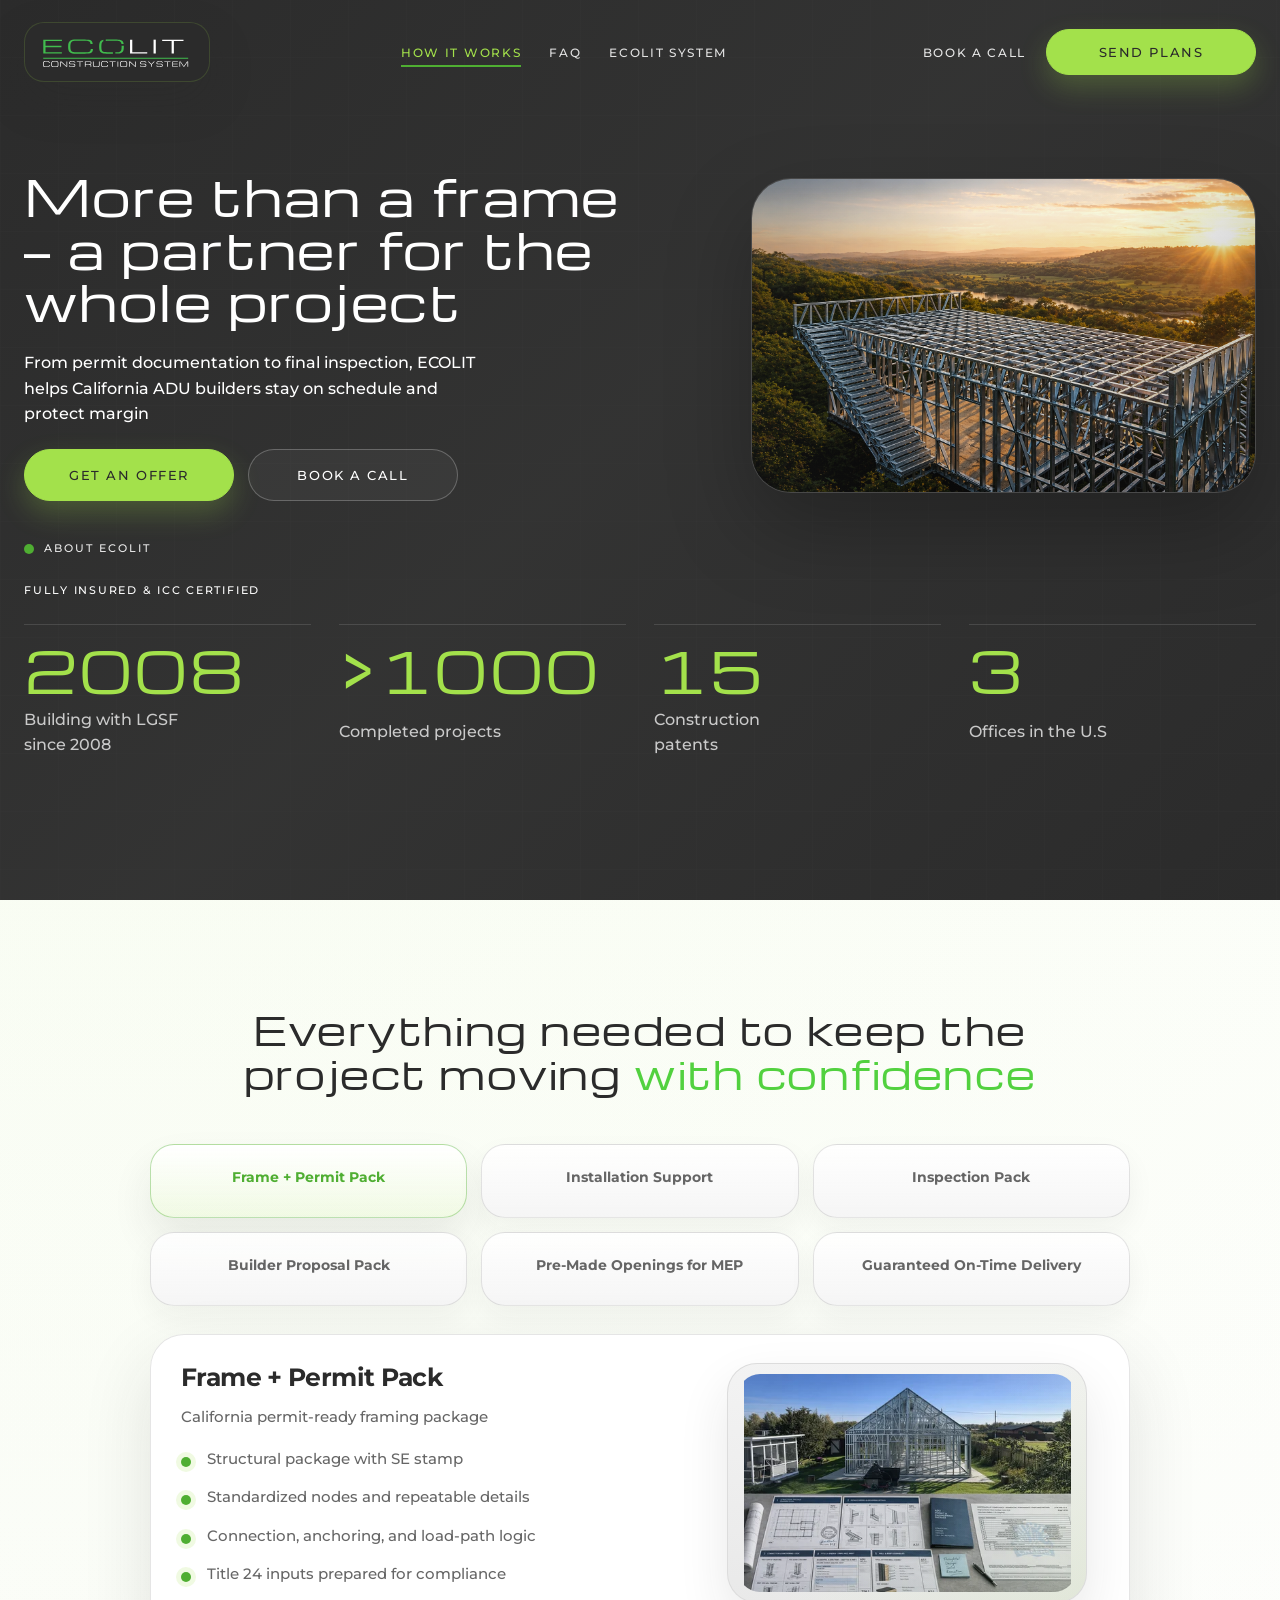
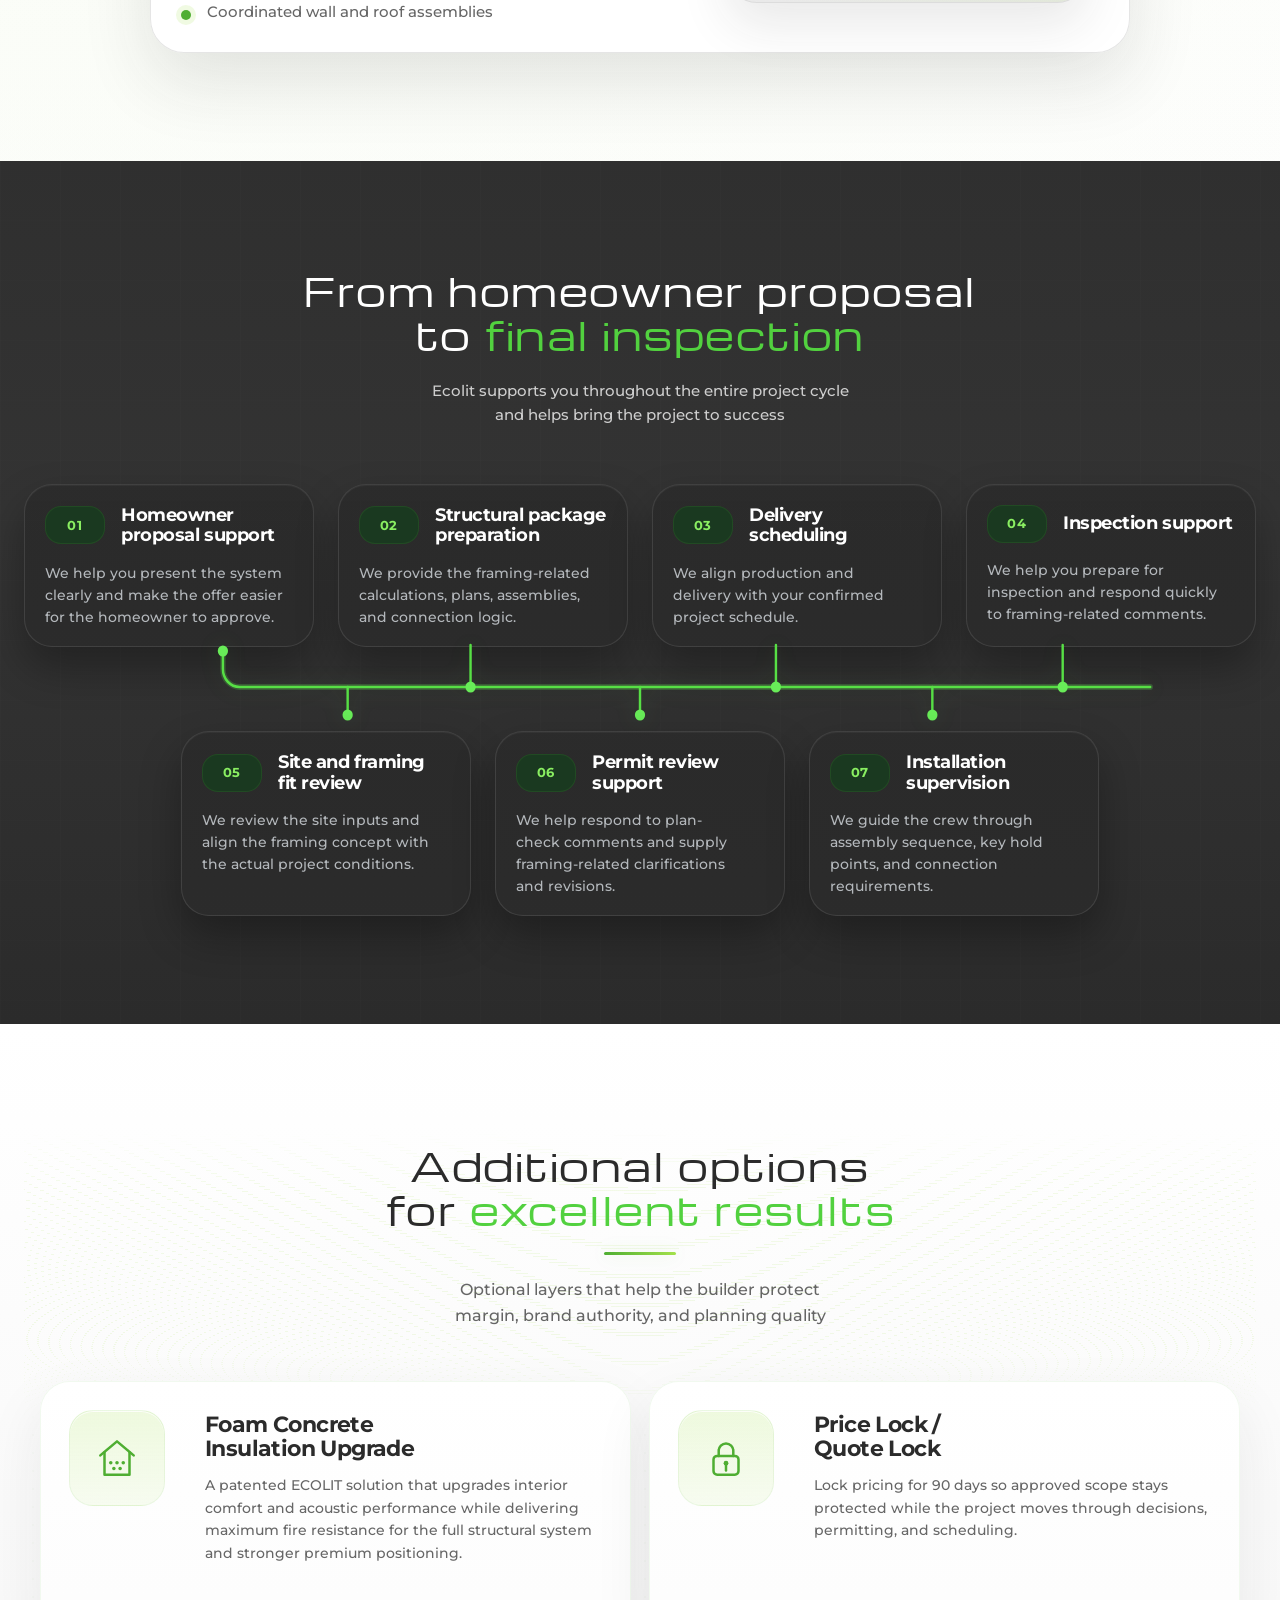
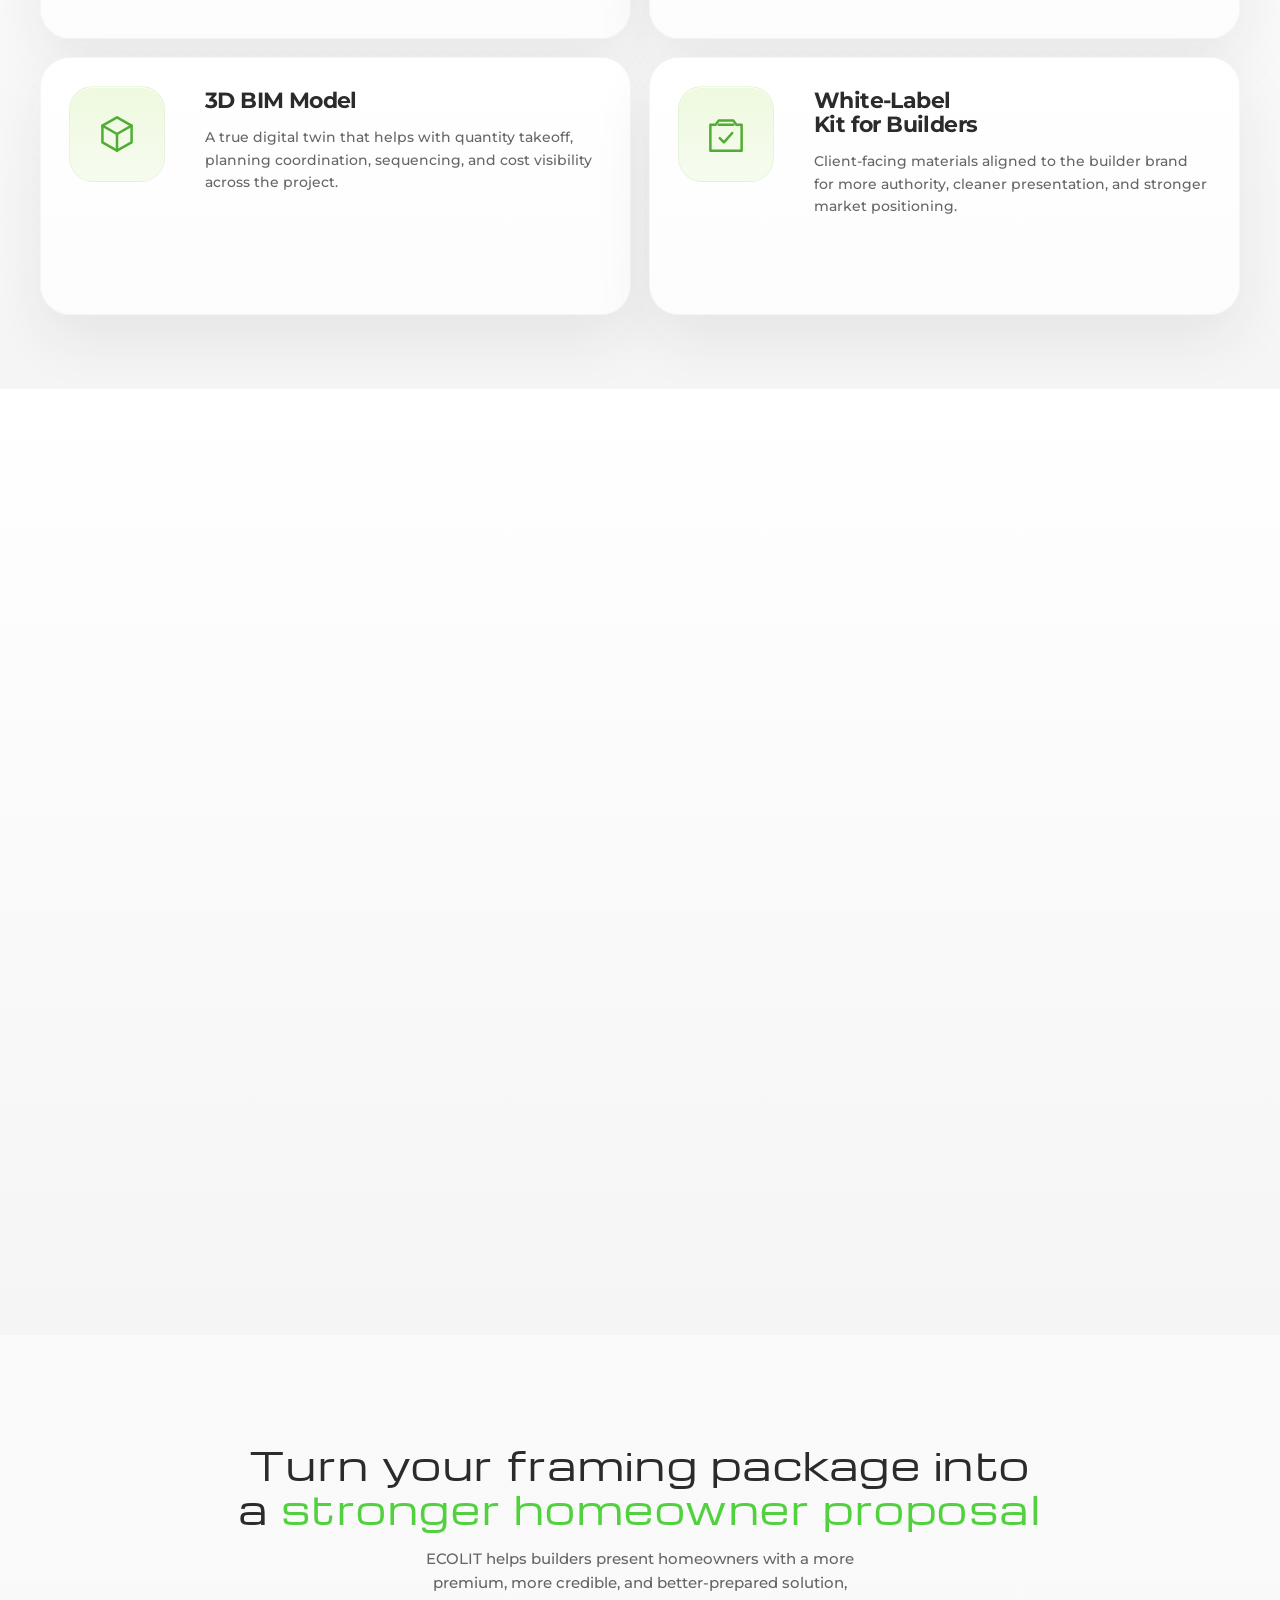
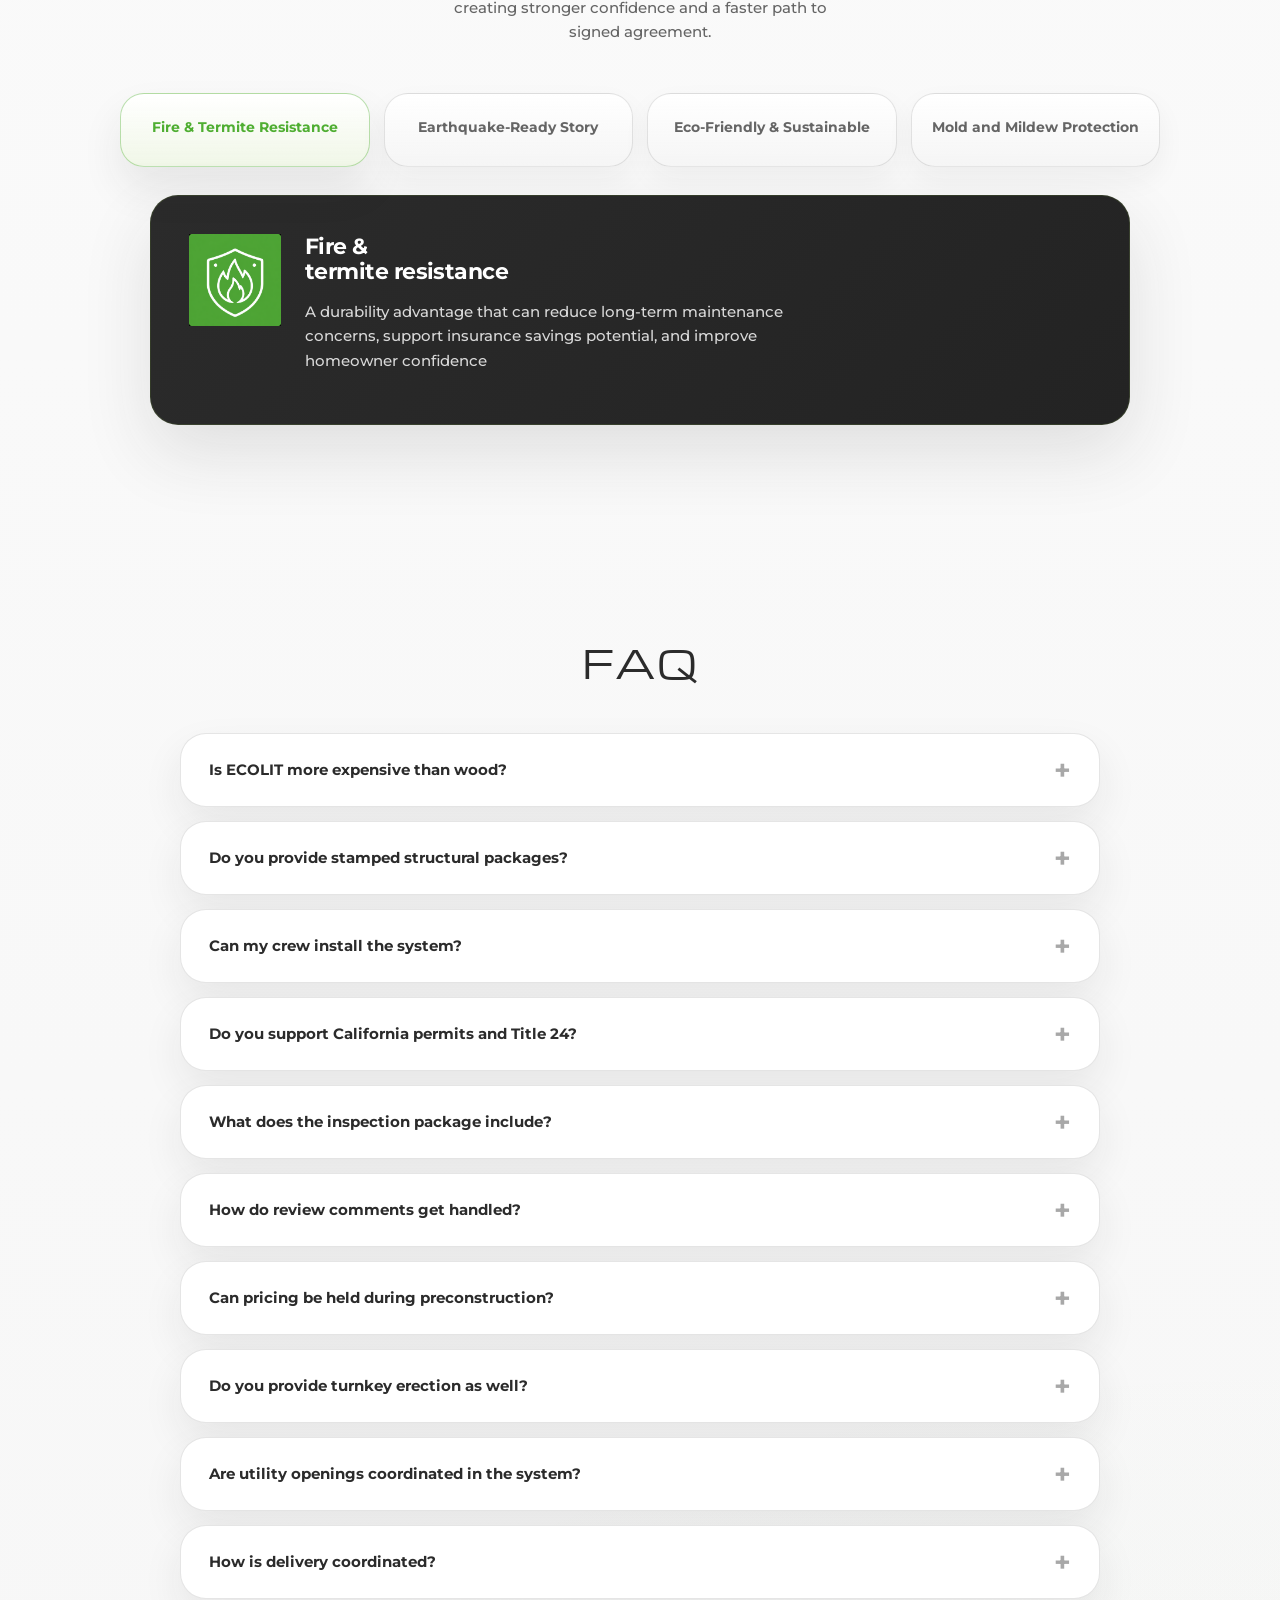
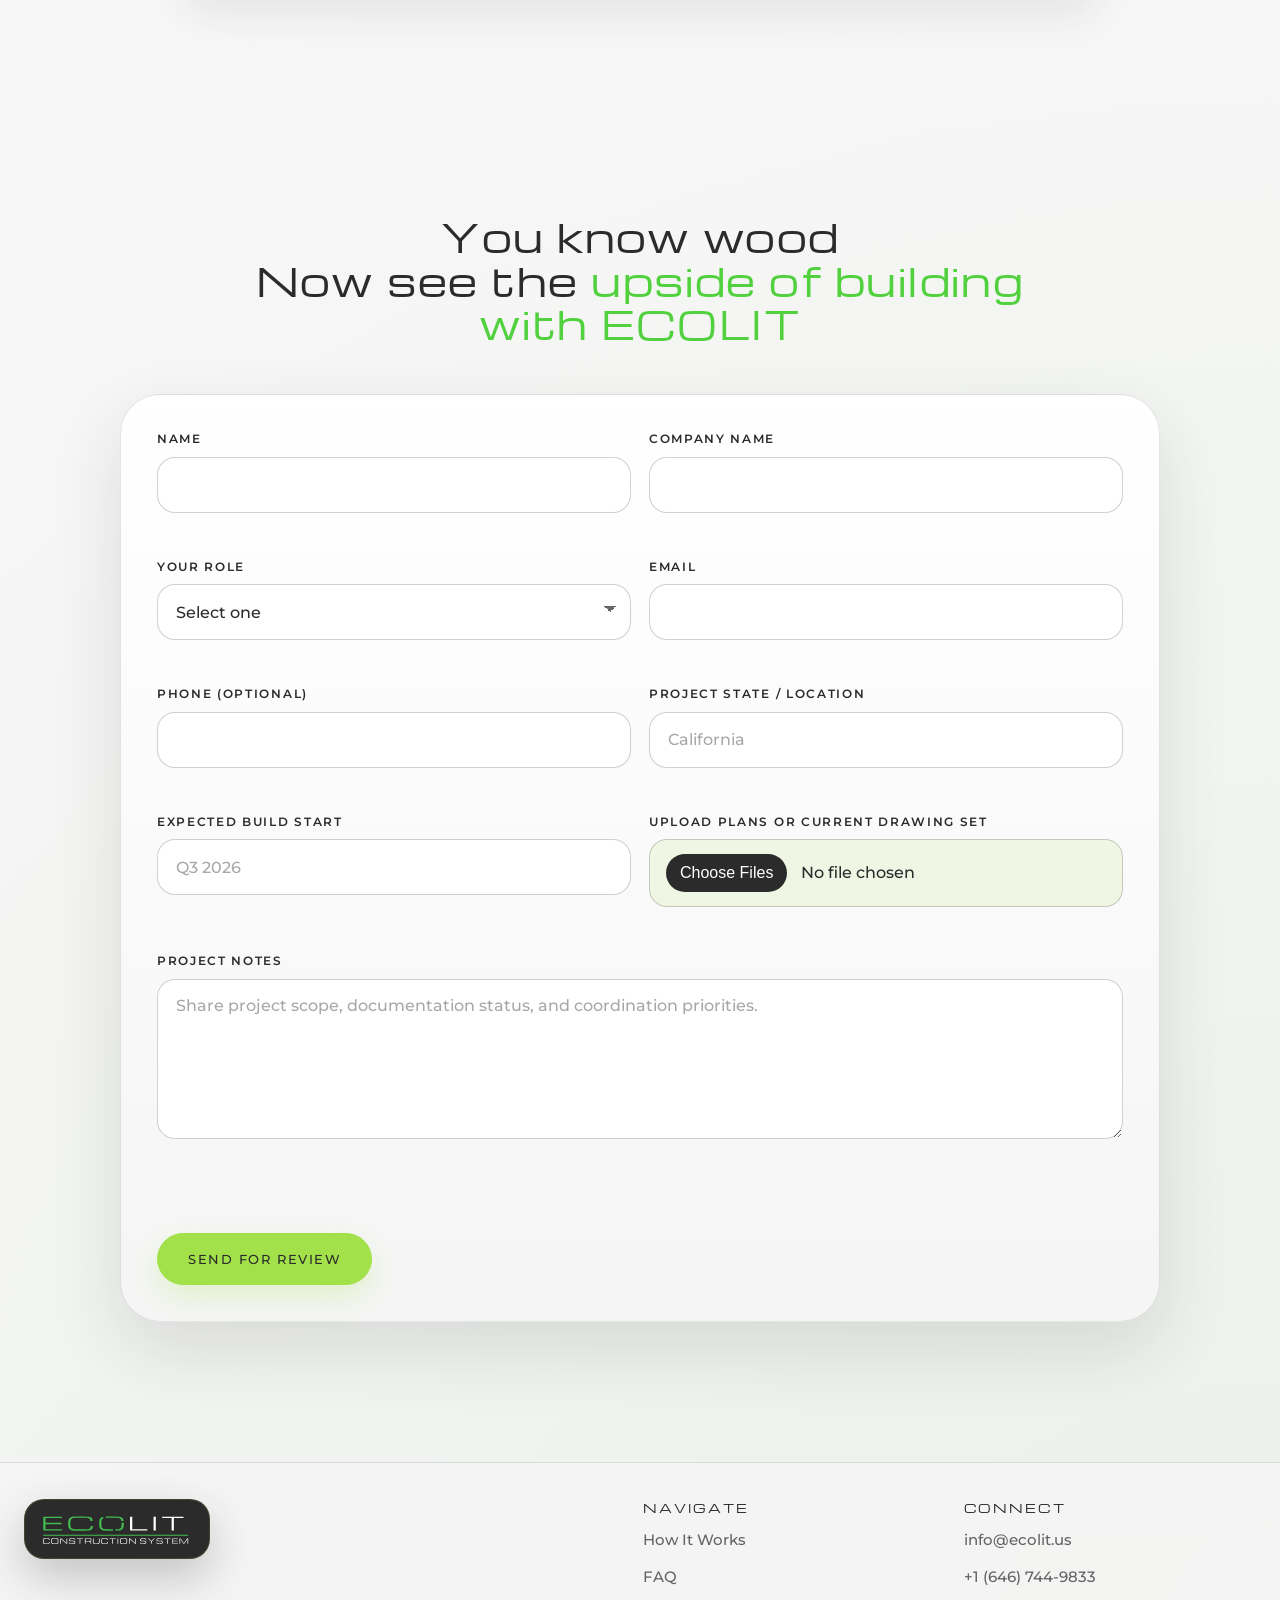
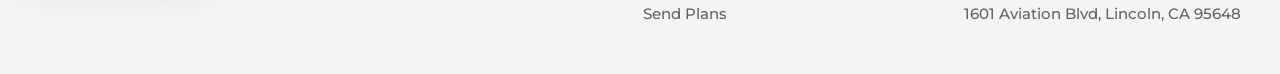
==== index.html @ 27937804 "Refresh landing page content and assets" ====
﻿<!DOCTYPE html>
<html lang="en">
<head>
  <meta charset="UTF-8">
  <meta name="viewport" content="width=device-width, initial-scale=1.0">
  <title>ECOLIT | More than a frame — a partner for the whole project</title>
  <meta name="description" content="ECOLIT supports ADU builders with permit-ready structural documentation, Title 24 inputs, installation support, inspection guidance, and coordinated framing packages.">
  <meta name="theme-color" content="#f5f5f5">
  <meta property="og:type" content="website">
  <meta property="og:title" content="ECOLIT | More than a frame — a partner for the whole project">
  <meta property="og:description" content="Permit-ready structural documentation, Title 24 inputs, installation support, and inspection guidance organized around one framing system.">
  <meta property="og:url" content="https://builder.ecolit.us/">
  <meta property="og:image" content="assets/img/Каркас2.png">
  <meta property="og:image:alt" content="ECOLIT light-gauge steel framing prepared for a small-home project">
  <meta name="twitter:card" content="summary_large_image">
  <meta name="twitter:title" content="ECOLIT | More than a frame — a partner for the whole project">
  <meta name="twitter:description" content="Permit-ready structural documentation, Title 24 inputs, installation support, and inspection guidance organized around one framing system.">
  <meta name="twitter:image" content="assets/img/Каркас2.png">
  <link rel="icon" type="image/svg+xml" href="assets/icons/favicon.svg">
  <link rel="preload" href="assets/fonts/Montserrat-500-700-latin.woff2" as="font" type="font/woff2" crossorigin>
  <link rel="preload" href="assets/fonts/Michroma-400-latin.woff2" as="font" type="font/woff2" crossorigin>
  <link
    rel="preload"
    as="image"
    href="assets/img/Frame%20hero.png">
  <script>document.documentElement.classList.add('js');</script>
  <link rel="stylesheet" href="assets/css/main.css?v=20260423-font-refresh-01">
  <script type="application/ld+json">
    {
      "@context": "https://schema.org",
      "@type": "Organization",
      "name": "ECOLIT",
      "url": "https://builder.ecolit.us/",
      "logo": "https://builder.ecolit.us/assets/icons/favicon.svg",
      "description": "More than a frame — a trusted partner for California ADU builders and permit-driven small-home teams.",
      "areaServed": [
        {
          "@type": "Country",
          "name": "United States"
        },
        {
          "@type": "State",
          "name": "California"
        }
      ],
      "contactPoint": [
        {
          "@type": "ContactPoint",
          "contactType": "customer support",
          "availableLanguage": [
            "English"
          ],
          "email": "info@ecolit.us",
          "telephone": "+16467449833"
        }
      ],
      "sameAs": [
        "https://www.linkedin.com/company/ecolit-building/",
        "https://www.youtube.com/channel/UCy4XldSrsQKZy8QlF1WZvzQ"
      ]
    }
  </script>
  <script type="application/ld+json">
    {
      "@context": "https://schema.org",
      "@type": "FAQPage",
      "mainEntity": [
        {
          "@type": "Question",
          "name": "Is ECOLIT more expensive than wood?",
          "acceptedAnswer": {
            "@type": "Answer",
            "text": "Our frame typically costs about 40% more than wood framing materials alone, but at the total project level that usually means only about 1-2% of the overall budget. For the homeowner, it's a small price to pay for higher quality and lower operating costs. For the builder, it can often be offset through lower labor, faster assembly, and less rework in finishing. Steel can also be presented simply as an alternative to wood, giving the client a clear side-by-side choice."
          }
        },
        {
          "@type": "Question",
          "name": "Do you provide stamped structural packages?",
          "acceptedAnswer": {
            "@type": "Answer",
            "text": "Yes. ECOLIT can provide a stamped structural set with calculations for the supplied system and design criteria, based on project scope and jurisdiction requirements."
          }
        },
        {
          "@type": "Question",
          "name": "Can my crew install the system?",
          "acceptedAnswer": {
            "@type": "Answer",
            "text": "Yes. Many builders use their own crews with ECOLIT guidance, onboarding, and supervisor support when the project benefits from added field coordination."
          }
        },
        {
          "@type": "Question",
          "name": "Do you support California permits and Title 24?",
          "acceptedAnswer": {
            "@type": "Answer",
            "text": "Yes. California projects can be supported with structural coordination, Title 24 inputs, and documentation that keeps the permit path organized."
          }
        },
        {
          "@type": "Question",
          "name": "What does the inspection package include?",
          "acceptedAnswer": {
            "@type": "Answer",
            "text": "The package can include field checklists, hold points, visibility requirements, and concise reference materials for inspectors and site teams."
          }
        },
        {
          "@type": "Question",
          "name": "How do review comments get handled?",
          "acceptedAnswer": {
            "@type": "Answer",
            "text": "ECOLIT can respond quickly with clarifications, updated references, and comment support that helps keep the project moving."
          }
        },
        {
          "@type": "Question",
          "name": "Can pricing be held during preconstruction?",
          "acceptedAnswer": {
            "@type": "Answer",
            "text": "Approved projects can be supported with a 90-day price stability window when applicable to scope and scheduling."
          }
        },
        {
          "@type": "Question",
          "name": "Do you provide turnkey erection as well?",
          "acceptedAnswer": {
            "@type": "Answer",
            "text": "Yes. Builders can choose the support model that fits the project, including supervisor-backed installation or turnkey erection."
          }
        },
        {
          "@type": "Question",
          "name": "Are utility openings coordinated in the system?",
          "acceptedAnswer": {
            "@type": "Answer",
            "text": "Utility pathways can be planned within the framing logic so site coordination stays cleaner from design through rough-in."
          }
        },
        {
          "@type": "Question",
          "name": "How is delivery coordinated?",
          "acceptedAnswer": {
            "@type": "Answer",
            "text": "Delivery planning can be aligned with project sequencing, site access, and installation needs to support a predictable handoff."
          }
        }
      ]
    }
  </script>
</head>
<body>
  <header class="site-header" id="top">
    <div class="container">
      <div class="header-shell">
        <a class="brand" href="#top" aria-label="ECOLIT home">
          <span class="brand-logo-shell">
            <img class="brand-logo" src="assets/img/ecolit-logo.svg" alt="ECOLIT" width="197" height="40">
          </span>
        </a>

        <button class="nav-toggle" type="button" aria-expanded="false" aria-controls="site-nav">
          <span class="nav-toggle__label">Menu</span>
          <span class="nav-toggle__bars" aria-hidden="true"></span>
        </button>

        <div class="header-panel">
          <nav class="site-nav" id="site-nav" aria-label="Primary">
            <a href="#how-it-works">How It Works</a>
            <a href="#faq">FAQ</a>
            <a href="#performance">Ecolit System</a>
          </nav>

          <div class="header-actions">
            <button class="header-call-link" type="button" aria-disabled="true" data-book-call-placeholder>
              Book a Call
            </button>
            <a class="button button-primary header-cta" href="#send-plans" data-open-form data-cta-source="header_send_plans">
              Send Plans
            </a>
          </div>
        </div>
      </div>
    </div>
  </header>

  <main id="main-content">
    <section class="hero" id="hero">
      <div class="hero-backdrop" aria-hidden="true"></div>
      <div class="hero-gridline" aria-hidden="true"></div>

      <div class="container hero-shell">
        <div class="hero-copy reveal">
          <h1>More than a frame<br>— a partner for<br class="hero-break-mobile"> the whole project</h1>
          <p class="hero-subhead">
            From permit documentation to final inspection, ECOLIT helps California ADU builders stay on schedule and protect margin
          </p>

          <div class="hero-actions">
            <a class="button button-primary button-large" href="#send-plans" data-open-form data-cta-source="hero_send_plans">
              Get an Offer
            </a>
            <button class="button button-secondary button-large button-placeholder" type="button" aria-disabled="true" data-book-call-placeholder>
              Book a Call
            </button>
          </div>
        </div>

        <div class="hero-showcase reveal">
          <div class="hero-showcase__media">
            <img
              src="assets/img/Frame%20hero.png"
              alt="Steel framing structure at sunset"
              width="1672"
              height="941"
              loading="eager"
              decoding="async"
              fetchpriority="high">
            <div class="hero-showcase__overlay" aria-hidden="true"></div>
          </div>
        </div>

        <div class="hero-company reveal" aria-labelledby="hero-company-title">
          <p class="eyebrow" id="hero-company-title">About ECOLIT</p>
          <p class="hero-company__note">Fully insured &amp; ICC certified</p>
          <div class="hero-company__grid">
            <article class="hero-company__item">
              <strong>2008</strong>
              <p>Building with LGSF since 2008</p>
            </article>
            <article class="hero-company__item">
              <strong>&gt;1000</strong>
              <p>Completed projects</p>
            </article>
            <article class="hero-company__item">
              <strong>15</strong>
              <p>Construction patents</p>
            </article>
            <article class="hero-company__item">
              <strong>3</strong>
              <p>Offices in the U.S</p>
            </article>
          </div>
        </div>
      </div>
    </section>

    <section class="section showcase-section" id="how-it-works">
      <div class="container">
        <div class="section-copy center reveal">
          <h2>Everything needed to keep the project moving <span>with&nbsp;confidence</span></h2>
        </div>

        <div class="tab-group reveal" data-tab-group>
          <div class="segmented-controls segmented-controls--modules" role="tablist" aria-label="Builder support modules">
            <div class="segment-item" data-tab-slot>
              <button class="segment-button" type="button" role="tab" id="workflow-tab-permit" aria-selected="true" aria-controls="workflow-panel-permit" tabindex="0" data-tab-target="workflow-panel-permit">
                Frame + Permit Pack
              </button>
            </div>
            <div class="segment-item" data-tab-slot>
              <button class="segment-button" type="button" role="tab" id="workflow-tab-field" aria-selected="false" aria-controls="workflow-panel-field" tabindex="-1" data-tab-target="workflow-panel-field">
                Installation Support
              </button>
            </div>
            <div class="segment-item" data-tab-slot>
              <button class="segment-button" type="button" role="tab" id="workflow-tab-inspection" aria-selected="false" aria-controls="workflow-panel-inspection" tabindex="-1" data-tab-target="workflow-panel-inspection">
                Inspection Pack
              </button>
            </div>
            <div class="segment-item" data-tab-slot>
              <button class="segment-button" type="button" role="tab" id="workflow-tab-proposal" aria-selected="false" aria-controls="workflow-panel-proposal" tabindex="-1" data-tab-target="workflow-panel-proposal">
                Builder Proposal Pack
              </button>
            </div>
            <div class="segment-item" data-tab-slot>
              <button class="segment-button" type="button" role="tab" id="workflow-tab-mep" aria-selected="false" aria-controls="workflow-panel-mep" tabindex="-1" data-tab-target="workflow-panel-mep">
                Pre-Made Openings for MEP
              </button>
            </div>
            <div class="segment-item" data-tab-slot>
              <button class="segment-button" type="button" role="tab" id="workflow-tab-delivery" aria-selected="false" aria-controls="workflow-panel-delivery" tabindex="-1" data-tab-target="workflow-panel-delivery">
                Guaranteed On-Time Delivery
              </button>
            </div>
          </div>

          <div class="showcase-stage" data-tab-stage>
            <article class="showcase-panel showcase-panel--module is-active" id="workflow-panel-permit" role="tabpanel" aria-labelledby="workflow-tab-permit" data-tab-panel>
              <div class="module-card module-card--permit">
                <div class="module-card__permit-copy">
                  <div class="module-card__intro">
                    <h3>Frame + Permit Pack</h3>
                    <p>California permit-ready framing package</p>
                  </div>
                  <ul class="detail-list detail-list--module">
                    <li>Structural package with SE stamp</li>
                    <li>Standardized nodes and repeatable details</li>
                    <li>Connection, anchoring, and load-path logic</li>
                    <li>Title 24 inputs prepared for compliance</li>
                    <li>Coordinated wall and roof assemblies</li>
                  </ul>
                </div>
                <figure class="module-card__permit-media">
                  <img
                    src="assets/img/optimized/permit-pack-800.webp?v=20260415-module-photo-refresh"
                    srcset="assets/img/optimized/permit-pack-480.webp?v=20260415-module-photo-refresh 480w, assets/img/optimized/permit-pack-800.webp?v=20260415-module-photo-refresh 800w"
                    sizes="(max-width: 640px) calc(100vw - 80px), (max-width: 1080px) 420px, 360px"
                    alt="Preview of the ECOLIT frame and permit package"
                    width="1536"
                    height="1024"
                    loading="lazy"
                    decoding="async">
                </figure>
              </div>
            </article>

            <article class="showcase-panel showcase-panel--module" id="workflow-panel-field" role="tabpanel" aria-labelledby="workflow-tab-field" data-tab-panel hidden>
              <div class="module-card module-card--field">
                <div class="module-card__field-copy">
                  <div class="module-card__intro">
                    <h3>Installation Support</h3>
                    <p>Use your crew with our supervisor or hand over erection to us</p>
                  </div>
                  <ul class="detail-list detail-list--module">
                    <li>Supervisor support included by default</li>
                    <li>Turnkey erection available</li>
                    <li>Clear sequencing, fastening, and field execution logic</li>
                    <li>One accountable path for install issues</li>
                  </ul>
                </div>
                <figure class="module-card__field-media">
                  <img
                    src="assets/img/optimized/install-support-800.webp"
                    srcset="assets/img/optimized/install-support-480.webp 480w, assets/img/optimized/install-support-800.webp 800w"
                    sizes="(max-width: 640px) calc(100vw - 80px), (max-width: 1080px) 420px, 360px"
                    alt="Installation support on site for ECOLIT framing"
                    width="1536"
                    height="1024"
                    loading="lazy"
                    decoding="async">
                </figure>
              </div>
            </article>

            <article class="showcase-panel showcase-panel--module" id="workflow-panel-inspection" role="tabpanel" aria-labelledby="workflow-tab-inspection" data-tab-panel hidden>
              <div class="module-card module-card--inspection">
                <div class="module-card__inspection-copy">
                  <div class="module-card__intro">
                    <h3>Inspection Pack</h3>
                    <p>Be ready before the inspector arrives. Respond fast when comments come in</p>
                  </div>
                  <ul class="detail-list detail-list--module">
                    <li>Pre-inspection audit before the inspector arrives</li>
                    <li>Field-ready inspection checklist</li>
                    <li>Same-day response to inspector comments</li>
                    <li>Supporting documentation aligned with the approved framing package</li>
                  </ul>
                </div>
                <figure class="module-card__inspection-media">
                  <img
                    src="assets/img/optimized/inspection-pack-800.webp"
                    srcset="assets/img/optimized/inspection-pack-480.webp 480w, assets/img/optimized/inspection-pack-800.webp 800w"
                    sizes="(max-width: 640px) calc(100vw - 80px), (max-width: 1080px) 420px, 360px"
                    alt="Inspection support package preview for ECOLIT framing"
                    width="1536"
                    height="1024"
                    loading="lazy"
                    decoding="async">
                </figure>
              </div>
            </article>

            <article class="showcase-panel showcase-panel--module" id="workflow-panel-proposal" role="tabpanel" aria-labelledby="workflow-tab-proposal" data-tab-panel hidden>
              <div class="module-card module-card--proposal">
                <div class="module-card__proposal-copy">
                  <div class="module-card__intro">
                    <h3>Builder Proposal Pack for Homeowner</h3>
                    <p>Help homeowners understand the difference, trust the solution, and feel confident saying yes</p>
                  </div>
                  <ul class="detail-list detail-list--module">
                    <li>Clear wood vs. steel comparison for a reasoned decision</li>
                    <li>Homeowner-ready visuals for sales meetings</li>
                    <li>Homeowner FAQ sheet</li>
                    <li>Real LGSF samples in your office</li>
                  </ul>
                </div>
                <figure class="module-card__proposal-media">
                  <img
                    src="assets/img/optimized/builder-proposal-800.webp"
                    srcset="assets/img/optimized/builder-proposal-480.webp 480w, assets/img/optimized/builder-proposal-800.webp 800w"
                    sizes="(max-width: 640px) calc(100vw - 80px), (max-width: 1080px) 420px, 360px"
                    alt="Builder proposal materials for homeowner presentations"
                    width="1024"
                    height="1024"
                    loading="lazy"
                    decoding="async">
                </figure>
              </div>
            </article>

            <article class="showcase-panel showcase-panel--module" id="workflow-panel-mep" role="tabpanel" aria-labelledby="workflow-tab-mep" data-tab-panel hidden>
              <div class="module-card module-card--mep">
                <div class="module-card__mep-copy">
                  <div class="module-card__intro">
                    <h3>Pre-Made Openings for MEP</h3>
                    <p>MEP installation guidelines, including HVAC, ventilation, and sprinkler paths where required</p>
                  </div>
                  <ul class="detail-list detail-list--module">
                    <li>Prefabricated utility-ready openings</li>
                    <li>Routing guidance tied to the framing logic</li>
                    <li>Predictable installation with less site improvisation</li>
                    <li>Cleaner coordination between framing and MEP trades</li>
                  </ul>
                </div>
                <figure class="module-card__mep-media">
                  <img
                    src="assets/img/optimized/mep-openings-800.webp"
                    srcset="assets/img/optimized/mep-openings-480.webp 480w, assets/img/optimized/mep-openings-800.webp 800w"
                    sizes="(max-width: 640px) calc(100vw - 80px), (max-width: 1080px) 420px, 360px"
                    alt="Pre-made openings and MEP routing support for ECOLIT framing"
                    width="1536"
                    height="1024"
                    loading="lazy"
                    decoding="async">
                </figure>
              </div>
            </article>

            <article class="showcase-panel showcase-panel--module" id="workflow-panel-delivery" role="tabpanel" aria-labelledby="workflow-tab-delivery" data-tab-panel hidden>
              <div class="module-card module-card--delivery">
                <div class="module-card__delivery-copy">
                  <div class="module-card__intro">
                    <h3>Guaranteed on-time delivery</h3>
                    <p>Built around the builder’s schedule — with a clear delivery commitment you can plan the site around</p>
                  </div>
                  <ul class="detail-list detail-list--module">
                    <li>Confirmed delivery window aligned with the project schedule</li>
                    <li>Clean, predictable handoff into installation</li>
                    <li>Delivery terms adjusted to site conditions and readiness</li>
                    <li>Pre-defined penalties for late delivery</li>
                  </ul>
                </div>
                <figure class="module-card__delivery-media">
                  <img
                    src="assets/img/optimized/delivery-support-800.webp?v=20260415-module-photo-refresh"
                    srcset="assets/img/optimized/delivery-support-480.webp?v=20260415-module-photo-refresh 480w, assets/img/optimized/delivery-support-800.webp?v=20260415-module-photo-refresh 800w"
                    sizes="(max-width: 640px) calc(100vw - 80px), (max-width: 1080px) 420px, 360px"
                    alt="Delivery coordination and site scheduling support for ECOLIT framing"
                    width="2048"
                    height="1348"
                    loading="lazy"
                    decoding="async">
                </figure>
              </div>
            </article>
          </div>
        </div>
      </div>
    </section>

    <section class="section path-section" id="project-path">
      <div class="container">
        <div class="section-copy center reveal path-copy">
          <h2>From homeowner proposal<br>to <span>final inspection</span></h2>
          <p>Ecolit supports you throughout the entire project cycle and helps bring the project to success</p>
        </div>

        <div class="path-frame reveal">
          <div class="path-journey" aria-label="ECOLIT project path">
            <ol class="path-row path-row--top">
              <li class="path-card">
                <div class="path-card__meta">
                  <span class="path-card__icon" aria-hidden="true">
                    <svg viewBox="0 0 24 24">
                      <path d="M4.5 11 12 5.2 19.5 11"/>
                      <path d="M7.2 9.8v9h9.6v-9"/>
                    </svg>
                  </span>
                  <span class="path-card__num">01</span>
                </div>
                <h3>Homeowner proposal support</h3>
                <p>We help you present the system clearly and make the offer easier for the homeowner to approve.</p>
              </li>

              <li class="path-card">
                <div class="path-card__meta">
                  <span class="path-card__icon" aria-hidden="true">
                    <svg viewBox="0 0 24 24">
                      <path d="M12 4.5 19 8.2 12 12 5 8.2 12 4.5Z"/>
                      <path d="M5 8.2v7.6l7 3.7 7-3.7V8.2"/>
                      <path d="M12 12v7.5"/>
                    </svg>
                  </span>
                  <span class="path-card__num">02</span>
                </div>
                <h3>Structural package preparation</h3>
                <p>We provide the framing-related calculations, plans, assemblies, and connection logic.</p>
              </li>

              <li class="path-card">
                <div class="path-card__meta">
                  <span class="path-card__icon" aria-hidden="true">
                    <svg viewBox="0 0 24 24">
                      <path d="M7 4.5v3.2M17 4.5v3.2"/>
                      <path d="M4.8 8.5h14.4"/>
                      <rect x="4.5" y="6.5" width="15" height="13" rx="2.2"/>
                      <path d="M8.2 12h.01M12 12h.01M15.8 12h.01M8.2 15.7h.01M12 15.7h.01"/>
                    </svg>
                  </span>
                  <span class="path-card__num">03</span>
                </div>
                <h3>Delivery scheduling</h3>
                <p>We align production and delivery with your confirmed project schedule.</p>
              </li>

              <li class="path-card">
                <div class="path-card__meta">
                  <span class="path-card__icon" aria-hidden="true">
                    <svg viewBox="0 0 24 24">
                      <path d="M7 7h10a3 3 0 0 1 3 3v4a3 3 0 0 1-3 3h-5.8L7 20.2V17H7a3 3 0 0 1-3-3v-4a3 3 0 0 1 3-3Z"/>
                      <path d="M9 12h.01M12 12h.01M15 12h.01"/>
                    </svg>
                  </span>
                  <span class="path-card__num">04</span>
                </div>
                <h3>Inspection support</h3>
                <p>We help you prepare for inspection and respond quickly to framing-related comments.</p>
              </li>
            </ol>

            <div class="path-flow" aria-hidden="true">
              <svg viewBox="0 0 1160 94" preserveAspectRatio="none">
                <path d="M132 6v18c0 10 8 18 18 18h978" fill="none" stroke="rgba(18,160,58,.28)" stroke-width="6" stroke-linecap="round" stroke-linejoin="round"/>
                <path d="M132 6v18c0 10 8 18 18 18h978" fill="none" stroke="#11a33c" stroke-width="2.6" stroke-linecap="round" stroke-linejoin="round"/>
                <path d="M398 0v42M726 0v42M1034 0v42M266 42v28M580 42v28M894 42v28" fill="none" stroke="#11a33c" stroke-width="2.6" stroke-linecap="round"/>
                <circle cx="132" cy="6" r="5.5" fill="#11a33c"/>
                <circle cx="398" cy="42" r="5.5" fill="#11a33c"/>
                <circle cx="726" cy="42" r="5.5" fill="#11a33c"/>
                <circle cx="1034" cy="42" r="5.5" fill="#11a33c"/>
                <circle cx="266" cy="70" r="5.5" fill="#11a33c"/>
                <circle cx="580" cy="70" r="5.5" fill="#11a33c"/>
                <circle cx="894" cy="70" r="5.5" fill="#11a33c"/>
              </svg>
            </div>

            <ol class="path-row path-row--bottom" start="5">
              <li class="path-card">
                <div class="path-card__meta">
                  <span class="path-card__icon" aria-hidden="true">
                    <svg viewBox="0 0 24 24">
                      <rect x="4.5" y="5" width="15" height="14" rx="2.2"/>
                      <path d="M12 5v14M4.5 12h15"/>
                    </svg>
                  </span>
                  <span class="path-card__num">05</span>
                </div>
                <h3>Site and framing fit review</h3>
                <p>We review the site inputs and align the framing concept with the actual project conditions.</p>
              </li>

              <li class="path-card">
                <div class="path-card__meta">
                  <span class="path-card__icon" aria-hidden="true">
                    <svg viewBox="0 0 24 24">
                      <path d="M8 4.5h6l4 4V19a1.5 1.5 0 0 1-1.5 1.5h-8A2.5 2.5 0 0 1 6 18V6.5A2 2 0 0 1 8 4.5Z"/>
                      <path d="M14 4.8V9h4.2"/>
                      <path d="M9 12.5h6M9 16h4.5"/>
                    </svg>
                  </span>
                  <span class="path-card__num">06</span>
                </div>
                <h3>Permit review support</h3>
                <p>We help respond to plan-check comments and supply framing-related clarifications and revisions.</p>
              </li>

              <li class="path-card">
                <div class="path-card__meta">
                  <span class="path-card__icon" aria-hidden="true">
                    <svg viewBox="0 0 24 24">
                      <path d="M14.5 6.2a4.3 4.3 0 0 1 5.6 5.6l-3.2 3.2-5.6-5.6 3.2-3.2Z"/>
                      <path d="m10.4 10.4-5.9 5.9 3.2 3.2 5.9-5.9"/>
                      <path d="m5.7 17.5-1.7 2.5 2.5-1.7"/>
                    </svg>
                  </span>
                  <span class="path-card__num">07</span>
                </div>
                <h3>Installation supervision</h3>
                <p>We guide the crew through assembly sequence, key hold points, and connection requirements.</p>
              </li>
            </ol>

          </div>
        </div>
      </div>
    </section>

    <section class="section package-section" id="see-the-package">
      <div class="container">
        <div class="package-scene reveal">
          <div class="package-scene__glow" aria-hidden="true"></div>
          <div class="package-scene__waves" aria-hidden="true"></div>
          <div class="package-scene__dots" aria-hidden="true"></div>

          <div class="section-copy center package-copy">
            <h2>Additional options for <span>excellent&nbsp;results</span></h2>
            <span class="package-copy__rule" aria-hidden="true"></span>
            <p>Optional layers that help the builder protect margin, brand authority, and planning quality</p>
          </div>

          <div class="options-grid" role="list">
            <article class="option-card" role="listitem">
              <div class="option-card__icon-box" aria-hidden="true">
                <svg class="option-card__icon" viewBox="0 0 48 48">
                  <path d="M8 21.5 24 8l16 13.5"/>
                  <path d="M12 18.5V40h24V18.5"/>
                  <circle class="fill-current" cx="18" cy="28.5" r="1.7"/>
                  <circle class="fill-current" cx="24" cy="28.5" r="1.7"/>
                  <circle class="fill-current" cx="30" cy="28.5" r="1.7"/>
                  <circle class="fill-current" cx="21" cy="34" r="1.7"/>
                  <circle class="fill-current" cx="27" cy="34" r="1.7"/>
                </svg>
              </div>
              <div class="option-card__body">
                <h3 class="option-card__title--foam">Foam Concrete<br>Insulation&nbsp;Upgrade</h3>
                <p>A patented ECOLIT solution that upgrades interior comfort and acoustic performance while delivering maximum fire resistance for the full structural system and stronger premium positioning.</p>
              </div>
            </article>

            <article class="option-card" role="listitem">
              <div class="option-card__icon-box" aria-hidden="true">
                <svg class="option-card__icon" viewBox="0 0 48 48">
                  <rect x="12" y="22" width="24" height="18" rx="3.5"/>
                  <path d="M17 22v-5a7 7 0 1 1 14 0v5"/>
                  <path d="M24 29v7"/>
                  <circle class="fill-current" cx="24" cy="29" r="2.3"/>
                </svg>
              </div>
              <div class="option-card__body">
                <h3>Price Lock / Quote Lock</h3>
                <p>Lock pricing for 90 days so approved scope stays protected while the project moves through decisions, permitting, and scheduling.</p>
              </div>
            </article>

            <article class="option-card" role="listitem">
              <div class="option-card__icon-box" aria-hidden="true">
                <svg class="option-card__icon" viewBox="0 0 48 48">
                  <path d="M24 8 38 16v16L24 40 10 32V16L24 8Z"/>
                  <path d="M24 24 38 16"/>
                  <path d="M24 24 10 16"/>
                  <path d="M24 24v16"/>
                </svg>
              </div>
              <div class="option-card__body">
                <h3>3D BIM Model</h3>
                <p>A true digital twin that helps with quantity takeoff, planning coordination, sequencing, and cost visibility across the project.</p>
              </div>
            </article>

            <article class="option-card" role="listitem">
              <div class="option-card__icon-box" aria-hidden="true">
                <svg class="option-card__icon" viewBox="0 0 48 48">
                  <path d="M17 11h14l3 4h5v25H9V15h5l3-4Z"/>
                  <path d="M17 15h14"/>
                  <path d="m18 28 4 4 8-9"/>
                </svg>
              </div>
              <div class="option-card__body">
                <h3>White-Label Kit for Builders</h3>
                <p>Client-facing materials aligned to the builder brand for more authority, cleaner presentation, and stronger market positioning.</p>
              </div>
            </article>
          </div>
        </div>
      </div>
    </section>

    <section class="section performance-section" id="performance">
      <div class="container">
        <div class="section-copy center reveal">
          <h2>Why the system <span>performs on site</span></h2>
          <p>Designed to support predictable coordination from fabrication through final fastening</p>
        </div>

        <div class="performance-shell reveal">
          <div class="performance-shell__board">
            <div class="performance-layout" aria-label="ECOLIT on-site performance advantages">
              <article class="performance-panel performance-panel--wide performance-panel--steel">
                <div class="performance-panel__head">
                  <span class="performance-panel__index">01</span>
                  <span class="performance-panel__rail" aria-hidden="true"></span>
                </div>
                <div class="performance-panel__body">
                  <div class="performance-panel__icon-shell">
                    <img class="performance-panel__icon" src="site_icons_green_samplehex_svg/shield_icon.svg" alt="" width="1024" height="1024" loading="lazy" decoding="async" aria-hidden="true">
                  </div>
                  <div class="performance-panel__copy">
                    <h3>Protected steel for long-term corrosion resistance</h3>
                    <p>G90 hot-dip galvanized steel to ASTM A653/A653M by default; alternative coatings such as 55% aluminum-zinc to ASTM A792/A792M or zinc-aluminum-magnesium-coated steel available on request, subject to engineering and availability</p>
                  </div>
                </div>
              </article>

              <article class="performance-panel performance-panel--compact performance-panel--fastening">
                <div class="performance-panel__head">
                  <span class="performance-panel__index">02</span>
                  <span class="performance-panel__rail" aria-hidden="true"></span>
                </div>
                <div class="performance-panel__body">
                  <div class="performance-panel__icon-shell">
                    <img class="performance-panel__icon" src="site_icons_green_samplehex_svg/rivet_icon.svg" alt="" width="1024" height="1024" loading="lazy" decoding="async" aria-hidden="true">
                  </div>
                  <div class="performance-panel__copy">
                    <h3>Controlled fastening logic with rivets</h3>
                    <p>Rivet-based assembly reduces field fastening errors and keeps crews inside a clearer install logic</p>
                  </div>
                </div>
              </article>

              <article class="performance-panel performance-panel--wide performance-panel--geometry">
                <div class="performance-panel__head">
                  <span class="performance-panel__index">03</span>
                  <span class="performance-panel__rail" aria-hidden="true"></span>
                </div>
                <div class="performance-panel__body">
                  <div class="performance-panel__icon-shell">
                    <img class="performance-panel__icon" src="site_icons_green_samplehex_svg/sparkles_icon.svg" alt="" width="1024" height="1024" loading="lazy" decoding="async" aria-hidden="true">
                  </div>
                  <div class="performance-panel__copy">
                    <h3>Factory geometry for cleaner finishes</h3>
                    <p>More accurate alignment and a cleaner substrate for finish trades help reduce rework, save material, speed up installation, and lower downstream finishing costs by up to 20%.</p>
                  </div>
                </div>
              </article>

              <article class="performance-panel performance-panel--compact performance-panel--assembly">
                <div class="performance-panel__head">
                  <span class="performance-panel__index">04</span>
                  <span class="performance-panel__rail" aria-hidden="true"></span>
                </div>
                <div class="performance-panel__body">
                  <div class="performance-panel__icon-shell">
                    <img class="performance-panel__icon" src="site_icons_green_samplehex_svg/plan_icon.svg" alt="" width="1024" height="1024" loading="lazy" decoding="async" aria-hidden="true">
                  </div>
                  <div class="performance-panel__copy">
                    <h3>Precision prefab assembly, ready to install</h3>
                    <p>Every frame is prefabricated to exact project requirements and assembled on site like a kit. The system is designed for installation without cutting, drilling, or field-made adjustments, giving builders a faster, cleaner, and more predictable framing process.</p>
                  </div>
                </div>
              </article>

              <article class="performance-panel performance-panel--compact performance-panel--lightweight">
                <div class="performance-panel__head">
                  <span class="performance-panel__index">05</span>
                  <span class="performance-panel__rail" aria-hidden="true"></span>
                </div>
                <div class="performance-panel__body">
                  <div class="performance-panel__icon-shell">
                    <img class="performance-panel__icon" src="site_icons_green_samplehex_svg/leaf_icon.svg" alt="" width="1024" height="1024" loading="lazy" decoding="async" aria-hidden="true">
                  </div>
                  <div class="performance-panel__copy">
                    <h3>Lightweight components for easier handling</h3>
                    <p>Lightweight panels reduce handling strain and lift risk while keeping the site workflow more manageable</p>
                  </div>
                </div>
              </article>

              <article class="performance-panel performance-panel--wide performance-panel--crew">
                <div class="performance-panel__head">
                  <span class="performance-panel__index">06</span>
                  <span class="performance-panel__rail" aria-hidden="true"></span>
                </div>
                <div class="performance-panel__body">
                  <div class="performance-panel__icon-shell">
                    <img class="performance-panel__icon" src="site_icons_green_samplehex_svg/helmet_icon.svg" alt="" width="1024" height="1024" loading="lazy" decoding="async" aria-hidden="true">
                  </div>
                  <div class="performance-panel__copy">
                    <h3>No specialized framing crew required</h3>
                    <p>ECOLIT frames are designed for supervised assembly by general site labor, using a structured installation process and minimal tools beyond a rivet tool. That gives builders a more flexible labor model and the potential to reduce frame installation labor costs by up to 50%.</p>
                  </div>
                </div>
              </article>
            </div>
          </div>
        </div>
      </div>
    </section>

    <section class="section homeowner-section" id="homeowner-support">
      <div class="container">
        <div class="section-copy center reveal">
          <h2>Turn your framing package into a <span>stronger homeowner proposal</span></h2>
          <p>ECOLIT helps builders present homeowners with a more premium, more credible, and better-prepared solution, creating stronger confidence and a faster path to signed agreement.</p>
        </div>

        <div class="tab-group homeowner-tabs reveal" data-tab-group>
          <div class="segmented-controls segmented-controls--support" role="tablist" aria-label="Homeowner support materials">
            <div class="segment-item" data-tab-slot>
              <button class="segment-button" type="button" role="tab" id="support-tab-durability" aria-selected="true" aria-controls="support-panel-durability" tabindex="0" data-tab-target="support-panel-durability">
                Fire &amp; Termite Resistance
              </button>
            </div>
            <div class="segment-item" data-tab-slot>
              <button class="segment-button" type="button" role="tab" id="support-tab-seismic" aria-selected="false" aria-controls="support-panel-seismic" tabindex="-1" data-tab-target="support-panel-seismic">
                Earthquake-Ready Story
              </button>
            </div>
            <div class="segment-item" data-tab-slot>
              <button class="segment-button" type="button" role="tab" id="support-tab-comfort" aria-selected="false" aria-controls="support-panel-comfort" tabindex="-1" data-tab-target="support-panel-comfort">
                Eco-Friendly &amp; Sustainable
              </button>
            </div>
            <div class="segment-item" data-tab-slot>
              <button class="segment-button" type="button" role="tab" id="support-tab-sustainability" aria-selected="false" aria-controls="support-panel-sustainability" tabindex="-1" data-tab-target="support-panel-sustainability">
                Mold and Mildew Protection
              </button>
            </div>
          </div>

          <div class="support-stage" data-tab-stage>
            <article class="support-panel is-active" id="support-panel-durability" role="tabpanel" aria-labelledby="support-tab-durability" data-tab-panel>
              <div class="support-panel__body">
                <img class="support-panel__icon-image" src="assets/img/homeowner-icons/fire-termite.png" alt="" width="92" height="92" aria-hidden="true">
                <div class="support-panel__copy">
                  <h3>Fire &amp; termite resistance</h3>
                  <p>
                    A durability advantage that can reduce long-term maintenance concerns, support insurance savings potential, and improve homeowner confidence
                  </p>
                </div>
              </div>
            </article>

            <article class="support-panel" id="support-panel-seismic" role="tabpanel" aria-labelledby="support-tab-seismic" data-tab-panel hidden>
              <div class="support-panel__body">
                <img class="support-panel__icon-image" src="assets/img/homeowner-icons/earthquake-story.png" alt="" width="92" height="92" aria-hidden="true">
                <div class="support-panel__copy">
                  <h3>Earthquake-ready story</h3>
                  <p>
                    Give the homeowner a cleaner explanation for why the framing system supports seismic performance goals
                  </p>
                </div>
              </div>
            </article>

            <article class="support-panel" id="support-panel-comfort" role="tabpanel" aria-labelledby="support-tab-comfort" data-tab-panel hidden>
              <div class="support-panel__body">
                <img class="support-panel__icon-image" src="assets/img/homeowner-icons/eco-sustainable.png" alt="" width="92" height="92" aria-hidden="true">
                <div class="support-panel__copy">
                  <h3>Eco-friendly &amp; sustainable</h3>
                  <p>
                    Support the project with a more responsible materials story when sustainability matters to the buyer
                  </p>
                </div>
              </div>
            </article>

            <article class="support-panel" id="support-panel-sustainability" role="tabpanel" aria-labelledby="support-tab-sustainability" data-tab-panel hidden>
              <div class="support-panel__body">
                <img class="support-panel__icon-image" src="assets/img/homeowner-icons/mold-mildew.png" alt="" width="92" height="92" aria-hidden="true">
                <div class="support-panel__copy">
                  <h3>Mold and mildew protection</h3>
                  <p>
                    Explain how the system supports cleaner indoor comfort and can be a better fit where asthma sensitivity or moisture concerns matter
                  </p>
                </div>
              </div>
            </article>
          </div>
        </div>
      </div>
    </section>

    <section class="section faq-section" id="faq">
      <div class="container">
        <div class="section-copy center reveal">
          <h2>FAQ</h2>
        </div>

        <div class="faq-list reveal">
          <details class="faq-item">
            <summary>Is ECOLIT more expensive than wood?</summary>
            <p>Our frame typically costs about 40% more than wood framing materials alone, but at the total project level that usually means only about 1-2% of the overall budget. For the homeowner, it's a small price to pay for higher quality and lower operating costs. For the builder, it can often be offset through lower labor, faster assembly, and less rework in finishing. Steel can also be presented simply as an alternative to wood, giving the client a clear side-by-side choice.</p>
          </details>
          <details class="faq-item">
            <summary>Do you provide stamped structural packages?</summary>
            <p>Yes. ECOLIT can provide a stamped structural set with calculations for the supplied system and design criteria, based on project scope and jurisdiction requirements.</p>
          </details>
          <details class="faq-item">
            <summary>Can my crew install the system?</summary>
            <p>Yes. Many builders use their own crews with ECOLIT guidance, onboarding, and supervisor support when the project benefits from added field coordination.</p>
          </details>
          <details class="faq-item">
            <summary>Do you support California permits and Title 24?</summary>
            <p>Yes. California projects can be supported with structural coordination, Title 24 inputs, and documentation that keeps the permit path organized.</p>
          </details>
          <details class="faq-item">
            <summary>What does the inspection package include?</summary>
            <p>The package can include field checklists, hold points, visibility requirements, and concise reference materials for inspectors and site teams.</p>
          </details>
          <details class="faq-item">
            <summary>How do review comments get handled?</summary>
            <p>ECOLIT can respond quickly with clarifications, updated references, and comment support that helps keep the project moving.</p>
          </details>
          <details class="faq-item">
            <summary>Can pricing be held during preconstruction?</summary>
            <p>Approved projects can be supported with a 90-day price stability window when applicable to scope and scheduling.</p>
          </details>
          <details class="faq-item">
            <summary>Do you provide turnkey erection as well?</summary>
            <p>Yes. Builders can choose the support model that fits the project, including supervisor-backed installation or turnkey erection.</p>
          </details>
          <details class="faq-item">
            <summary>Are utility openings coordinated in the system?</summary>
            <p>Utility pathways can be planned within the framing logic so site coordination stays cleaner from design through rough-in.</p>
          </details>
          <details class="faq-item">
            <summary>How is delivery coordinated?</summary>
            <p>Delivery planning can be aligned with project sequencing, site access, and installation needs to support a predictable handoff.</p>
          </details>
        </div>
      </div>
    </section>

    <section class="section send-plans-section" id="send-plans">
      <div class="container">
        <div class="section-copy center reveal">
          <h2>You know wood<br>Now see the <span>upside of building with ECOLIT</span></h2>
        </div>

        <div class="lead-form-shell reveal">
          <form class="lead-form" novalidate data-form-state="idle">
            <div class="form-grid">
              <div class="field">
                <label for="name">Name</label>
                <input id="name" name="name" type="text" autocomplete="name" required>
              </div>

              <div class="field">
                <label for="company">Company Name</label>
                <input id="company" name="company" type="text" autocomplete="organization" required>
              </div>

              <div class="field">
                <label for="role">Your Role</label>
                <select id="role" name="role" required>
                  <option value="" selected disabled>Select one</option>
                  <option value="Builder">Builder</option>
                  <option value="Design-Build">Design-Build</option>
                  <option value="Architect / Engineer">Architect / Engineer</option>
                  <option value="Homeowner">Homeowner</option>
                  <option value="Other">Other</option>
                </select>
                <p class="field-helper" data-homeowner-helper hidden>
                  This review flow is builder-focused. Our team will route your request to the right next step.
                </p>
              </div>

              <div class="field">
                <label for="email">Email</label>
                <input id="email" name="email" type="email" autocomplete="email" required>
              </div>

              <div class="field">
                <label for="phone">Phone (optional)</label>
                <input id="phone" name="phone" type="text" inputmode="tel" autocomplete="tel">
              </div>

              <div class="field">
                <label for="location">Project State / Location</label>
                <input id="location" name="location" type="text" autocomplete="address-level1" placeholder="California" required>
              </div>

              <div class="field">
                <label for="build-start">Expected Build Start</label>
                <input id="build-start" name="build_start" type="text" placeholder="Q3 2026" required>
              </div>

              <div class="field">
                <label for="plans">Upload Plans or Current Drawing Set</label>
                <input id="plans" name="plans" type="file" accept=".pdf,.dwg,.dxf,.zip,.jpg,.jpeg,.png" multiple required>
              </div>

              <div class="field field-full">
                <label for="notes">Project Notes</label>
                <textarea id="notes" name="notes" rows="6" placeholder="Share project scope, documentation status, and coordination priorities." required></textarea>
              </div>
            </div>

            <input type="hidden" name="utm_source">
            <input type="hidden" name="utm_medium">
            <input type="hidden" name="utm_campaign">
            <input type="hidden" name="utm_term">
            <input type="hidden" name="utm_content">
            <input type="hidden" name="page_source">
            <input type="hidden" name="cta_source">

            <div class="form-feedback" aria-live="polite"></div>

            <div class="form-actions">
              <button class="button button-primary button-large" type="submit">Send for Review</button>
            </div>
          </form>
        </div>
      </div>
    </section>
  </main>

  <footer class="site-footer">
    <div class="container footer-shell">
      <div class="footer-brand">
        <a class="brand brand--footer" href="#top" aria-label="ECOLIT home">
          <span class="brand-logo-shell">
            <img class="brand-logo" src="assets/img/ecolit-logo.svg" alt="ECOLIT" width="197" height="40" loading="lazy">
          </span>
        </a>
      </div>

      <div class="footer-meta">
        <div>
          <h2>Navigate</h2>
          <ul class="footer-links">
            <li><a href="#how-it-works">How It Works</a></li>
            <li><a href="#faq">FAQ</a></li>
            <li><a href="#send-plans">Send Plans</a></li>
          </ul>
        </div>

        <div>
          <h2>Connect</h2>
          <ul class="footer-links">
            <li><a href="mailto:info@ecolit.us">info@ecolit.us</a></li>
            <li><a href="tel:+16467449833">+1 (646) 744-9833</a></li>
            <li>1601 Aviation Blvd, Lincoln, CA 95648</li>
          </ul>
        </div>
      </div>
    </div>
  </footer>

  <script src="assets/js/main.js?v=20260414-hero-horizontal" defer></script>
</body>
</html>
---- assets/css/main.css ----
@font-face{
  font-family:"Montserrat";
  src:url("../fonts/Montserrat-500-700-latin.woff2") format("woff2");
  font-style:normal;font-weight:500 700;font-display:swap
}
@font-face{
  font-family:"IBM Plex Sans";
  src:url("../fonts/ibm-plex-sans-latin-400-normal.woff2") format("woff2");
  font-style:normal;font-weight:400;font-display:swap;
  unicode-range:U+0000-00FF,U+0131,U+0152-0153,U+02BB-02BC,U+02C6,U+02DA,U+02DC,U+0304,U+0308,U+0329,U+2000-206F,U+20AC,U+2122,U+2191,U+2193,U+2212,U+2215,U+FEFF,U+FFFD
}
@font-face{
  font-family:"IBM Plex Sans";
  src:url("../fonts/ibm-plex-sans-cyrillic-400-normal.woff2") format("woff2");
  font-style:normal;font-weight:400;font-display:swap;
  unicode-range:U+0400-052F,U+1C80-1C88,U+20B4,U+2DE0-2DFF,U+A640-A69F,U+FE2E-FE2F
}
@font-face{
  font-family:"IBM Plex Sans";
  src:url("../fonts/ibm-plex-sans-latin-500-normal.woff2") format("woff2");
  font-style:normal;font-weight:500;font-display:swap;
  unicode-range:U+0000-00FF,U+0131,U+0152-0153,U+02BB-02BC,U+02C6,U+02DA,U+02DC,U+0304,U+0308,U+0329,U+2000-206F,U+20AC,U+2122,U+2191,U+2193,U+2212,U+2215,U+FEFF,U+FFFD
}
@font-face{
  font-family:"IBM Plex Sans";
  src:url("../fonts/ibm-plex-sans-cyrillic-500-normal.woff2") format("woff2");
  font-style:normal;font-weight:500;font-display:swap;
  unicode-range:U+0400-052F,U+1C80-1C88,U+20B4,U+2DE0-2DFF,U+A640-A69F,U+FE2E-FE2F
}
@font-face{
  font-family:"IBM Plex Sans";
  src:url("../fonts/ibm-plex-sans-latin-600-normal.woff2") format("woff2");
  font-style:normal;font-weight:600;font-display:swap;
  unicode-range:U+0000-00FF,U+0131,U+0152-0153,U+02BB-02BC,U+02C6,U+02DA,U+02DC,U+0304,U+0308,U+0329,U+2000-206F,U+20AC,U+2122,U+2191,U+2193,U+2212,U+2215,U+FEFF,U+FFFD
}
@font-face{
  font-family:"IBM Plex Sans";
  src:url("../fonts/ibm-plex-sans-cyrillic-600-normal.woff2") format("woff2");
  font-style:normal;font-weight:600;font-display:swap;
  unicode-range:U+0400-052F,U+1C80-1C88,U+20B4,U+2DE0-2DFF,U+A640-A69F,U+FE2E-FE2F
}
@font-face{
  font-family:"IBM Plex Sans";
  src:url("../fonts/ibm-plex-sans-latin-700-normal.woff2") format("woff2");
  font-style:normal;font-weight:700;font-display:swap;
  unicode-range:U+0000-00FF,U+0131,U+0152-0153,U+02BB-02BC,U+02C6,U+02DA,U+02DC,U+0304,U+0308,U+0329,U+2000-206F,U+20AC,U+2122,U+2191,U+2193,U+2212,U+2215,U+FEFF,U+FFFD
}
@font-face{
  font-family:"IBM Plex Sans";
  src:url("../fonts/ibm-plex-sans-cyrillic-700-normal.woff2") format("woff2");
  font-style:normal;font-weight:700;font-display:swap;
  unicode-range:U+0400-052F,U+1C80-1C88,U+20B4,U+2DE0-2DFF,U+A640-A69F,U+FE2E-FE2F
}
@font-face{
  font-family:"Michroma";
  src:url("../fonts/Michroma-400-latin.woff2") format("woff2");
  font-style:normal;font-weight:400;font-display:swap
}

:root{
  color-scheme:light;
  --body:"Montserrat","Segoe UI",sans-serif;
  --display:"Michroma",Arial,sans-serif;
  --white:#ffffff;
  --paper:#f5f5f5;
  --gray:#a8a8a8;
  --charcoal:#2b2b2b;
  --fs-h1:clamp(38px,4.8vw,66px);
  --fs-h2:clamp(26px,3vw,40px);
  --fs-h3:clamp(20px,1.7vw,28px);
  --fs-h3-compact:clamp(18px,1.35vw,24px);
  --fs-body:clamp(15px,1.04vw,18px);
  --fs-body-sm:clamp(14px,.94vw,16px);
  --fs-label:clamp(11px,.82vw,12px);
  --measure-section-title:24ch;
  --measure-section-copy:48ch;
  --measure-card-title:18ch;
  --bg:var(--paper);
  --bg-soft:var(--white);
  --surface:var(--white);
  --surface-soft:var(--paper);
  --ink:var(--charcoal);
  --muted:rgba(43,43,43,.72);
  --faint:var(--gray);
  --panel:var(--charcoal);
  --panel-deep:var(--charcoal);
  --panel-soft:var(--gray);
  --accent:#4fae32;
  --accent-soft:#a3e14b;
  --accent-bright:#a3e14b;
  --accent-deep:#4fae32;
  --line:rgba(43,43,43,.12);
  --line-strong:rgba(43,43,43,.22);
  --shadow:0 18px 40px rgba(43,43,43,.08);
  --shadow-lg:0 28px 70px rgba(43,43,43,.12);
  --r-card:20px;
  --r-panel:28px;
  --r-hero:40px;
  --r-pill:999px;
  --w:1726px;
  --t:220ms ease;
}
*,*::before,*::after{box-sizing:border-box}
html{scroll-behavior:smooth}
body{
  margin:0;
  min-width:320px;
  font-family:var(--body);
  font-weight:500;
  color:var(--ink);
  background:
    radial-gradient(circle at top left,rgba(163,225,75,.1),transparent 30%),
    radial-gradient(circle at bottom right,rgba(79,174,50,.06),transparent 24%),
    linear-gradient(180deg,var(--surface) 0,var(--bg) 220px,var(--surface) 760px,var(--bg) 100%);
  -webkit-font-smoothing:antialiased;
  text-rendering:optimizeLegibility;
}
img{display:block;max-width:100%;border:0}
a{color:inherit;text-decoration:none}
button,input,select,textarea{font:inherit}
button{cursor:pointer}
ul,ol{margin:0;padding:0;list-style:none}
p,h1,h2,h3{margin:0}
::selection{background:rgba(163,225,75,.42);color:var(--ink)}
[hidden]{display:none!important}
section[id]{scroll-margin-top:116px}
.container{width:min(var(--w),calc(100% - 48px));margin:0 auto;position:relative}
.section{padding:108px 0}
.eyebrow,.support-label{
  display:inline-flex;align-items:center;gap:10px;font-family:var(--body);font-size:var(--fs-label);line-height:1.45;
  letter-spacing:.18em;text-transform:uppercase
}
.eyebrow::before{
  content:"";width:10px;height:10px;border-radius:50%;background:var(--accent);box-shadow:0 0 0 6px rgba(163,225,75,.16)
}
.eyebrow{color:var(--accent-deep)}
h1{
  font-family:var(--display);
  font-weight:400;
  letter-spacing:.045em;
  text-wrap:balance
}
h1{font-size:var(--fs-h1);line-height:1.08}
h2{
  font-family:var(--display);
  font-weight:400;
  text-wrap:balance
}
h3{
  font-family:var(--body);
  font-weight:700;
  text-wrap:balance
}
h2{font-size:var(--fs-h2);line-height:1.14;letter-spacing:.04em}
h3{font-size:var(--fs-h3);line-height:1.16;letter-spacing:-.025em}
p{font-size:var(--fs-body);line-height:1.64;color:var(--muted);text-wrap:pretty}
.section-copy{max-width:980px;display:grid;gap:16px;margin:0 auto 48px}
.section-copy h2{max-width:min(100%,var(--measure-section-title));margin-inline:auto}
.section-copy p{max-width:min(100%,var(--measure-section-copy));margin-inline:auto}
.center{text-align:center}

.button{
  min-height:46px;min-width:210px;display:inline-flex;align-items:center;justify-content:center;gap:12px;padding:0 24px;
  border-radius:var(--r-pill);border:1px solid transparent;font-family:var(--body);font-size:13px;font-weight:500;line-height:1;letter-spacing:.12em;
  text-transform:uppercase;transition:transform var(--t),background-color var(--t),color var(--t),border-color var(--t),box-shadow var(--t),opacity var(--t)
}
.button:hover,.button:focus-visible{transform:translateY(-1px)}
.button:focus-visible,
.header-call-link:focus-visible,
.site-nav a:focus-visible,
.segment-button:focus-visible,
.faq-item summary:focus-visible{
  outline:3px solid rgba(163,225,75,.42);
  outline-offset:3px
}
.button-primary{color:var(--ink);background:var(--accent-soft);border-color:var(--accent-soft);box-shadow:0 12px 28px rgba(163,225,75,.24)}
.button-primary:hover,.button-primary:focus-visible{background:var(--accent);border-color:var(--accent);box-shadow:0 18px 36px rgba(79,174,50,.28)}
.button-secondary{color:var(--surface);background:rgba(255,255,255,.04);border-color:rgba(255,255,255,.24)}
.button-secondary:hover,.button-secondary:focus-visible{background:var(--surface);border-color:var(--surface);color:var(--ink)}
.button-large{min-height:52px;padding-inline:30px}
.button-placeholder[aria-disabled="true"]{cursor:default}

.site-header{position:fixed;top:22px;left:0;right:0;z-index:300}
.header-shell{
  position:relative;display:grid;grid-template-columns:auto 1fr;align-items:center;gap:24px;padding:0 0 0 0;
  border-radius:var(--r-pill);transition:background-color var(--t),border-color var(--t),box-shadow var(--t),backdrop-filter var(--t)
}
.site-header.is-scrolled .header-shell,
.site-header.is-nav-open .header-shell{
  padding:12px 16px;
  background:rgba(245,245,245,.94);
  border:1px solid rgba(43,43,43,.08);
  box-shadow:0 20px 50px rgba(43,43,43,.1);
  backdrop-filter:blur(18px)
}
.brand{display:inline-flex;align-items:center}
.brand-logo-shell{
  display:inline-flex;align-items:center;justify-content:center;padding:14px 18px;border-radius:20px;
  background:var(--panel);border:1px solid rgba(163,225,75,.16);box-shadow:0 18px 44px rgba(43,43,43,.24)
}
.brand-logo{width:auto;height:30px}
.header-panel{position:relative;z-index:2;display:grid;grid-template-columns:1fr auto;align-items:center;gap:28px}
.site-nav{display:flex;align-items:center;justify-content:center;gap:28px;flex-wrap:wrap}
.site-nav a,.header-call-link{
  position:relative;padding:0;border:0;background:none;font-family:var(--body);font-size:12px;font-weight:500;line-height:1.25;letter-spacing:.14em;
  text-transform:uppercase;transition:color var(--t)
}
.site-nav a{color:rgba(255,255,255,.86)}
.header-call-link{color:rgba(255,255,255,.88)}
.site-nav a::after{
  content:"";position:absolute;left:0;right:0;bottom:-7px;height:2px;background:var(--accent);transform:scaleX(0);
  transform-origin:center;transition:transform var(--t)
}
.site-nav a:hover,.site-nav a:focus-visible,.site-nav a.is-active{color:var(--accent-soft)}
.site-nav a:hover::after,.site-nav a:focus-visible::after,.site-nav a.is-active::after{transform:scaleX(1)}
.header-actions{display:flex;align-items:center;gap:20px}
.header-call-link[aria-disabled="true"]{cursor:default}
.site-header.is-scrolled .site-nav a,
.site-header.is-scrolled .header-call-link,
.site-header.is-nav-open .site-nav a,
.site-header.is-nav-open .header-call-link{color:var(--ink)}
.site-header.is-scrolled .site-nav a:hover,
.site-header.is-scrolled .site-nav a:focus-visible,
.site-header.is-scrolled .site-nav a.is-active,
.site-header.is-nav-open .site-nav a:hover,
.site-header.is-nav-open .site-nav a:focus-visible,
.site-header.is-nav-open .site-nav a.is-active{color:var(--accent-deep)}
.nav-toggle{
  display:none;justify-self:end;align-items:center;gap:12px;padding:0 18px;min-height:48px;border-radius:var(--r-pill);
  border:1px solid var(--line);background:var(--surface);color:var(--ink)
}
.nav-toggle__label{font-family:var(--body);font-size:11px;font-weight:500;line-height:1.2;letter-spacing:.16em;text-transform:uppercase}
.nav-toggle__bars,.nav-toggle__bars::before,.nav-toggle__bars::after{
  width:18px;height:2px;border-radius:999px;background:currentColor;transition:transform var(--t),top var(--t),opacity var(--t)
}
.nav-toggle__bars{position:relative}
.nav-toggle__bars::before,.nav-toggle__bars::after{content:"";position:absolute;left:0}
.nav-toggle__bars::before{top:-6px}
.nav-toggle__bars::after{top:6px}
.site-header.is-nav-open .nav-toggle__bars{background:transparent}
.site-header.is-nav-open .nav-toggle__bars::before{top:0;transform:rotate(45deg)}
.site-header.is-nav-open .nav-toggle__bars::after{top:0;transform:rotate(-45deg)}

.hero{
  position:relative;min-height:100vh;padding:170px 0 96px;overflow:clip;color:var(--surface)
}
.hero-backdrop,.hero-gridline{position:absolute;inset:0;pointer-events:none}
.hero-backdrop{
  background:
    radial-gradient(circle at 18% 24%,rgba(163,225,75,.18),transparent 0 24%),
    radial-gradient(circle at 82% 14%,rgba(79,174,50,.16),transparent 0 26%),
    linear-gradient(135deg,var(--panel) 0,rgba(43,43,43,.96) 48%,var(--panel-deep) 100%)
}
.hero-gridline{
  opacity:.18;
  background:
    linear-gradient(90deg,rgba(255,255,255,.05) 1px,transparent 1px),
    linear-gradient(0deg,rgba(255,255,255,.05) 1px,transparent 1px);
  background-size:58px 58px
}
.hero-shell{
  position:relative;z-index:1;display:grid;grid-template-columns:minmax(0,1.05fr) minmax(420px,.8fr);gap:40px 64px;align-items:center
}
.hero-copy{max-width:680px;display:grid;gap:22px;justify-items:start;text-align:left;margin:0}
.hero-copy .eyebrow{color:rgba(255,255,255,.9)}
.hero-copy .eyebrow::before{box-shadow:none}
.hero h1,.hero p,.hero li{color:inherit}
.hero-copy h1{
  max-width:17ch;
  font-size:clamp(34px,3.8vw,52px);
  line-height:1.08;
  letter-spacing:.03em;
  text-wrap:balance
}
.hero-break-mobile{display:none}
.hero-subhead{
  max-width:44ch;
  font-size:clamp(16px,1.04vw,18px);
  line-height:1.62;
  color:rgba(255,255,255,.78);
  text-wrap:pretty
}
.hero-actions{display:flex;flex-wrap:wrap;justify-content:flex-start;gap:14px}
.hero-helper{font-size:15px;line-height:1.64;color:rgba(255,255,255,.72)}
.hero-showcase{width:100%;max-width:720px;justify-self:end}
.hero-showcase__media{
  position:relative;min-height:0;aspect-ratio:16/10;border-radius:var(--r-hero);overflow:hidden;background:var(--panel);
  border:1px solid rgba(255,255,255,.14);box-shadow:0 34px 84px rgba(0,0,0,.26)
}
.hero-showcase__media img{width:100%;height:100%;min-height:0;object-fit:cover;object-position:center;filter:saturate(1.04) contrast(1.03)}
.hero-showcase__overlay{
  position:absolute;inset:0;
  background:
    linear-gradient(180deg,rgba(43,43,43,.02),rgba(43,43,43,.22)),
    linear-gradient(100deg,rgba(43,43,43,.22) 8%,transparent 40%,transparent 68%,rgba(43,43,43,.18) 100%)
}
.hero-company{grid-column:1 / -1;display:grid;gap:24px}
.hero-company .eyebrow{justify-self:start;color:rgba(255,255,255,.9)}
.hero-company .eyebrow::before{box-shadow:none}
.hero-company__note{
  justify-self:start;max-width:38ch;font-family:var(--body);font-size:11px;line-height:1.7;font-weight:500;letter-spacing:.16em;
  text-transform:uppercase;color:rgba(255,255,255,.76)
}
.hero-company__grid{display:grid;grid-template-columns:repeat(4,minmax(0,1fr));gap:22px 28px}
.hero-company__item{
  display:grid;gap:10px;padding-top:18px;border-top:1px solid rgba(255,255,255,.12)
}
.hero-company__item strong{
  font-family:var(--display);font-size:clamp(30px,5.2vw,56px);line-height:.96;font-weight:400;letter-spacing:.04em;color:var(--accent-soft)
}
.hero-company__item p{
  max-width:15ch;font-size:16px;line-height:1.6;color:rgba(255,255,255,.74)
}

.tab-group{display:grid;gap:28px}
.segmented-controls{
  width:min(100%,1040px);margin:0 auto;display:grid;grid-template-columns:repeat(3,minmax(0,1fr));gap:14px
}
.segmented-controls--modules{width:min(100%,980px);align-items:stretch}
.segment-item{display:flex}
.segment-button{
  width:100%;padding:20px;border-radius:24px;border:1px solid var(--line);background:rgba(255,255,255,.76);color:var(--muted);
  font-size:var(--fs-body-sm);font-weight:600;line-height:1.36;letter-spacing:.01em;text-wrap:balance;transition:background-color var(--t),color var(--t),border-color var(--t),box-shadow var(--t)
}
.segment-button[aria-selected="true"]{
  background:var(--surface);color:var(--ink);border-color:rgba(79,174,50,.3);box-shadow:var(--shadow)
}
.segmented-controls--modules .segment-button,
.segmented-controls--support .segment-button{
  position:relative;display:flex;align-items:center;justify-content:center;min-height:74px;
  padding:13px 20px 18px;text-align:center;font-size:clamp(14px,.9vw,16px);font-weight:700;line-height:1.28;letter-spacing:0;
  background:linear-gradient(180deg,rgba(255,255,255,.88) 0,rgba(245,245,245,.98) 100%);
  box-shadow:0 12px 28px rgba(43,43,43,.05);transition:transform var(--t),background-color var(--t),color var(--t),border-color var(--t),box-shadow var(--t)
}
.segmented-controls--modules .segment-button::after,
.segmented-controls--support .segment-button::after{
  content:none
}
.segmented-controls--modules .segment-button:hover,
.segmented-controls--modules .segment-button:focus-visible,
.segmented-controls--support .segment-button:hover,
.segmented-controls--support .segment-button:focus-visible{
  transform:translateY(-2px);border-color:rgba(79,174,50,.34);background:var(--surface);box-shadow:0 18px 34px rgba(43,43,43,.08)
}
.segmented-controls--modules .segment-button[aria-selected="true"],
.segmented-controls--support .segment-button[aria-selected="true"]{
  background:linear-gradient(180deg,#fff 0,rgba(163,225,75,.1) 100%);border-color:rgba(79,174,50,.38);box-shadow:0 22px 42px rgba(43,43,43,.09)
}
.segmented-controls--modules .segment-button[aria-selected="true"],
.segmented-controls--support .segment-button[aria-selected="true"]{
  color:var(--accent-deep)
}
.segmented-controls--support{grid-template-columns:repeat(4,minmax(0,1fr))}
.showcase-section .section-copy h2 span{color:#52d13f}
.showcase-stage{position:relative}
.showcase-panel{
  display:grid;grid-template-columns:minmax(0,.72fr) minmax(360px,.92fr);gap:32px;align-items:stretch;padding:34px;
  border-radius:var(--r-hero);background:var(--surface);border:1px solid var(--line);box-shadow:var(--shadow-lg)
}
.showcase-panel--module{
  grid-template-columns:1fr;padding:0;background:transparent;border:0;box-shadow:none
}
.showcase-panel.is-active,
.support-panel.is-active{animation:panelFade .32s ease}
.showcase-panel__copy{display:grid;align-content:center;gap:22px}
.module-card{
  min-height:430px;display:grid;align-content:start;gap:28px;padding:32px;border-radius:34px;
  background:rgba(255,255,255,.96);border:1px solid var(--line);box-shadow:var(--shadow-lg)
}
.module-card__eyebrow{
  display:inline-flex;align-items:center;gap:10px;font-family:var(--body);font-size:11px;line-height:1.45;
  letter-spacing:.18em;text-transform:uppercase;color:var(--accent-deep)
}
.module-card__eyebrow::before{
  content:"";width:10px;height:10px;border-radius:50%;background:var(--accent);box-shadow:0 0 0 6px rgba(163,225,75,.16)
}
.module-card__content{display:grid;gap:22px}
.module-card__intro{display:grid;gap:14px}
.module-card h3{
  max-width:min(100%,var(--measure-card-title));font-size:clamp(20px,1.95vw,28px);line-height:1.14;letter-spacing:-.025em
}
.module-card--permit,
.module-card--field,
.module-card--inspection,
.module-card--proposal,
.module-card--mep,
.module-card--delivery{
  width:min(100%,980px);min-height:0;margin:0 auto;padding:28px 30px;
  grid-template-columns:minmax(0,520px) 360px;gap:26px;align-items:stretch
}
.module-card__permit-copy,
.module-card__field-copy,
.module-card__inspection-copy,
.module-card__proposal-copy,
.module-card__mep-copy,
.module-card__delivery-copy{display:grid;align-content:start;gap:18px;min-width:0;max-width:520px}
.module-card__permit-media,
.module-card__field-media,
.module-card__inspection-media,
.module-card__proposal-media,
.module-card__mep-media,
.module-card__delivery-media{
  position:relative;display:flex;align-items:center;justify-content:center;width:100%;height:auto;aspect-ratio:3/2;
  margin:0;justify-self:end;align-self:start;padding:10px;border-radius:30px;overflow:hidden;background:var(--surface-soft);
  border:1px solid var(--line);box-shadow:0 22px 50px rgba(43,43,43,.1)
}
.module-card__permit-media::before,
.module-card__field-media::before,
.module-card__inspection-media::before,
.module-card__proposal-media::before,
.module-card__mep-media::before,
.module-card__delivery-media::before{
  content:"";position:absolute;inset:0;pointer-events:none;
  background:
    linear-gradient(180deg,rgba(43,43,43,.01),rgba(43,43,43,.06)),
    linear-gradient(135deg,transparent 0,transparent 48%,rgba(163,225,75,.1) 100%)
}
.module-card__permit-media img,
.module-card__field-media img,
.module-card__inspection-media img,
.module-card__proposal-media img,
.module-card__mep-media img,
.module-card__delivery-media img{
  width:100%;height:100%;border-radius:22px;object-fit:contain;object-position:center
}
.module-card--permit .detail-list--module,
.module-card--field .detail-list--module,
.module-card--inspection .detail-list--module,
.module-card--proposal .detail-list--module,
.module-card--mep .detail-list--module,
.module-card--delivery .detail-list--module{
  grid-template-columns:1fr;row-gap:14px;max-width:none
}
.module-card--permit .detail-list li,
.module-card--field .detail-list li,
.module-card--inspection .detail-list li,
.module-card--proposal .detail-list li,
.module-card--mep .detail-list li{
  white-space:nowrap
}
.module-card p{max-width:40ch;font-size:var(--fs-body);line-height:1.6;color:var(--muted)}
.detail-list{display:grid;gap:14px}
.detail-list--module{gap:16px;max-width:760px}
.detail-list li{
  position:relative;padding-left:26px;font-size:15px;line-height:1.62;color:var(--muted)
}
.detail-list li::before{
  content:"";position:absolute;top:10px;left:0;width:10px;height:10px;border-radius:50%;background:var(--accent);
  box-shadow:0 0 0 5px rgba(163,225,75,.16)
}
.showcase-panel__visual{display:grid}
.visual-board{
  position:relative;min-height:460px;padding:24px;border-radius:34px;overflow:hidden;border:1px solid var(--line);
  background:linear-gradient(180deg,var(--surface) 0,var(--surface-soft) 100%)
}
.visual-board--permit{display:grid;grid-template-columns:minmax(0,1fr) 190px;gap:22px}
.sheet-preview{
  display:grid;gap:18px;padding:22px;border-radius:28px;background:rgba(255,255,255,.95);border:1px solid rgba(38,38,38,.12)
}
.sheet-preview__header{
  display:flex;align-items:center;justify-content:space-between;font-family:var(--body);font-size:11px;font-weight:500;letter-spacing:.16em;
  text-transform:uppercase;color:var(--accent-deep)
}
.sheet-preview__drawing{
  position:relative;min-height:280px;border-radius:24px;background:linear-gradient(180deg,var(--surface-soft) 0,var(--surface) 100%);border:1px solid rgba(38,38,38,.1);overflow:hidden
}
.sheet-grid{
  position:absolute;inset:0;opacity:.42;
  background:
    linear-gradient(90deg,rgba(38,38,38,.08) 1px,transparent 1px),
    linear-gradient(0deg,rgba(38,38,38,.08) 1px,transparent 1px);
  background-size:38px 38px
}
.sheet-frames{
  position:absolute;inset:22px;display:grid;grid-template-columns:1.12fr .88fr;grid-template-rows:1fr 1fr;gap:18px
}
.sheet-frames span{
  border-radius:18px;border:1px solid rgba(38,38,38,.12);background:rgba(255,255,255,.82)
}
.sheet-preview__footer strong{
  display:block;font-size:15px;font-weight:600;line-height:1.5;letter-spacing:.03em;color:var(--ink)
}
.visual-rail{display:grid;align-content:start;gap:12px}
.visual-rail span{
  padding:12px 14px;border-radius:18px;background:rgba(255,255,255,.82);font-size:12px;font-weight:600;line-height:1.45;
  letter-spacing:.08em;text-transform:uppercase;color:var(--ink)
}
.visual-board--field{
  background:linear-gradient(135deg,var(--panel) 0,var(--panel-deep) 100%);border-color:rgba(163,225,75,.14)
}
.site-preview{
  height:100%;min-height:410px;border-radius:28px;overflow:hidden;box-shadow:0 24px 54px rgba(0,0,0,.24)
}
.site-preview img{width:100%;height:100%;object-fit:cover}
.annotation-chip{
  position:absolute;padding:11px 14px;border-radius:var(--r-pill);background:rgba(255,255,255,.95);color:var(--ink);
  font-family:var(--body);font-size:10px;font-weight:500;line-height:1.3;letter-spacing:.12em;text-transform:uppercase
}
.annotation-chip--one{top:28px;left:28px}
.annotation-chip--two{top:28px;right:28px}
.annotation-chip--three{left:28px;bottom:112px}
.sequence-note{
  position:absolute;left:28px;bottom:28px;max-width:250px;padding:18px 20px;border-radius:24px;
  background:rgba(43,43,43,.82);border:1px solid rgba(163,225,75,.12);backdrop-filter:blur(16px)
}
.sequence-note strong{
  display:block;margin-bottom:8px;font-size:13px;font-weight:600;line-height:1.4;letter-spacing:.12em;text-transform:uppercase;color:var(--accent-soft)
}
.sequence-note p{font-size:14px;line-height:1.55;color:rgba(255,255,255,.84)}
.visual-board--inspection{
  display:grid;grid-template-columns:minmax(0,1fr) 220px;gap:20px;align-items:start
}
.checklist-card,.reference-card{
  padding:24px;border-radius:28px;background:rgba(255,255,255,.96);border:1px solid rgba(38,38,38,.12);box-shadow:0 18px 40px rgba(0,0,0,.06)
}
.checklist-card span,.reference-card span,.checklist-board span,.onepager-card span{
  display:block;margin-bottom:12px;font-family:var(--body);font-size:11px;font-weight:500;line-height:1.45;letter-spacing:.16em;text-transform:uppercase;color:var(--accent-deep)
}
.checklist-card ul,.checklist-board ul,.onepager-card ul{display:grid;gap:12px}
.checklist-card li,.checklist-board li,.onepager-card li{
  position:relative;padding-left:20px;font-size:15px;line-height:1.6;color:var(--muted)
}
.checklist-card li::before,.checklist-board li::before,.onepager-card li::before{
  content:"";position:absolute;left:0;top:10px;width:8px;height:8px;border-radius:50%;background:var(--accent)
}
.reference-card p{font-size:15px;line-height:1.65}
.response-path{
  position:absolute;left:36px;right:36px;bottom:34px;display:flex;align-items:center;pointer-events:none
}
.response-path span{
  flex:1;height:2px;margin-right:12px;border-radius:999px;background:linear-gradient(90deg,rgba(163,225,75,.24),rgba(79,174,50,.92))
}
.response-path span:last-child{margin-right:0}

.fit-grid,.feature-grid,.performance-grid{display:grid;gap:24px}
.fit-grid{grid-template-columns:repeat(3,minmax(0,1fr))}
.fit-card,.performance-item{
  padding:32px;border-radius:28px;background:var(--surface);border:1px solid var(--line);box-shadow:var(--shadow)
}
.fit-card p,.performance-item p{margin-top:14px;font-size:16px;line-height:1.64}
.supporting-line{max-width:760px;margin:28px auto 0;text-align:center;color:var(--muted)}

.features-section{background:linear-gradient(180deg,rgba(255,255,255,.94) 0,rgba(245,245,245,.98) 100%)}
.feature-grid{grid-template-columns:repeat(3,minmax(0,1fr));gap:28px 24px}
.feature-item{
  padding:10px 0 18px;border-bottom:1px solid var(--line);display:grid;gap:14px
}
.feature-icon{
  position:relative;width:46px;height:46px;border-radius:14px;background:rgba(163,225,75,.14);border:1px solid rgba(79,174,50,.22)
}
.feature-icon::before,.feature-icon::after{
  content:"";position:absolute;left:12px;right:12px;border-radius:999px;background:var(--accent)
}
.feature-icon::before{top:14px;height:4px}
.feature-icon::after{top:24px;height:2px;opacity:.62}
.feature-item h3{font-size:22px}
.feature-item p{font-size:15px;line-height:1.66}

.path-section{
  position:relative;
  overflow:hidden;
  scroll-margin-top:130px;
  background:
    radial-gradient(circle at 50% -8%,rgba(79,174,50,.2),transparent 0 18%),
    radial-gradient(circle at 12% 78%,rgba(79,174,50,.08),transparent 0 20%),
    radial-gradient(circle at 86% 16%,rgba(79,174,50,.07),transparent 0 16%),
    linear-gradient(180deg,rgba(43,43,43,.98) 0,rgba(43,43,43,.96) 42%,rgba(43,43,43,1) 100%)
}
.path-section::before{
  content:"";
  position:absolute;
  inset:0;
  opacity:.34;
  pointer-events:none;
  background:
    linear-gradient(90deg,rgba(255,255,255,.026) 1px,transparent 1px),
    linear-gradient(0deg,rgba(255,255,255,.022) 1px,transparent 1px);
  background-size:60px 60px
}
.path-section .container{position:relative;z-index:1}
.path-copy{
  justify-items:center;
  text-align:center;
  gap:22px;
  margin-bottom:56px
}
.path-badge{
  display:inline-flex;
  align-items:center;
  gap:10px;
  padding:11px 20px;
  border-radius:999px;
  background:rgba(43,43,43,.78);
  border:1px solid rgba(79,174,50,.18);
  color:#7fe05c;
  font-family:var(--body);
  font-size:14px;
  line-height:1.2;
  font-weight:600;
  box-shadow:inset 0 1px 0 rgba(163,225,75,.08),0 14px 28px rgba(0,0,0,.22)
}
.path-badge svg{
  width:16px;
  height:16px;
  stroke:currentColor;
  fill:none;
  stroke-width:1.9;
  stroke-linecap:round;
  stroke-linejoin:round
}
.path-section .section-copy h2{
  color:var(--surface);
  font-family:var(--display);
  font-weight:400;
  font-size:var(--fs-h2);
  line-height:1.14;
  letter-spacing:.04em
}
.path-section .section-copy h2 span{color:#52d13f}
.path-section .section-copy p{
  max-width:min(100%,44ch);
  margin-inline:auto;
  font-size:var(--fs-body);
  line-height:1.62;
  color:rgba(255,255,255,.76)
}
.path-frame{
  position:relative;
  padding:0;
  border-radius:0;
  background:transparent;
  border:0;
  box-shadow:none;
  overflow:visible
}
.path-frame::before{content:none}
.path-journey{
  --path-row-gap:34px;
  display:grid;
  justify-items:center
}
.path-row{
  width:100%;
  margin:0;
  padding:0;
  list-style:none;
  display:grid;
  position:relative;
  gap:var(--path-row-gap);
  align-items:stretch
}
.path-row--top{grid-template-columns:repeat(4,minmax(0,1fr))}
.path-row--bottom{
  width:calc(75% - (var(--path-row-gap) / 4));
  margin:-2px auto 0;
  grid-template-columns:repeat(3,minmax(0,1fr))
}
.path-card{
  position:relative;
  min-height:0;
  padding:20px 20px 18px;
  display:grid;
  grid-template-columns:auto minmax(0,1fr);
  column-gap:16px;
  align-content:start;
  row-gap:16px;
  align-items:start;
  background:linear-gradient(180deg,rgba(43,43,43,.96),rgba(43,43,43,.98));
  border:1px solid rgba(255,255,255,.1);
  border-radius:28px;
  box-shadow:inset 0 1px 0 rgba(255,255,255,.04),0 20px 42px rgba(0,0,0,.3);
  overflow:hidden;
  isolation:isolate
}
.path-card::before{
  content:none
}
.path-row .path-card:not(:last-child)::after{
  content:"";
  position:absolute;
  top:50%;
  right:-22px;
  width:13px;
  height:13px;
  border-top:3px solid #57df45;
  border-right:3px solid #57df45;
  transform:translateY(-50%) rotate(45deg)
}
.path-card__meta{
  position:relative;
  z-index:1;
  display:flex;
  align-items:center;
  gap:0;
  grid-column:1;
  grid-row:1;
  align-self:center
}
.path-card__icon{
  display:none
}
.path-card__icon svg{
  width:34px;
  height:34px;
  stroke:currentColor;
  fill:none;
  stroke-width:1.8;
  stroke-linecap:round;
  stroke-linejoin:round
}
.path-card__num{
  min-width:64px;
  height:40px;
  padding:0 18px;
  display:inline-flex;
  align-items:center;
  justify-content:center;
  border-radius:16px;
  background:rgba(18,67,28,.64);
  border:1px solid rgba(79,174,50,.14);
  color:#89ee61;
  font-family:var(--body);
  font-weight:700;
  font-size:13px;
  line-height:1;
  letter-spacing:.05em
}
.path-card h3{
  position:relative;
  z-index:1;
  margin:0;
  grid-column:2;
  grid-row:1;
  width:100%;
  min-width:0;
  max-width:15ch;
  font-size:clamp(18px,1.45vw,23px);
  line-height:1.14;
  letter-spacing:-.025em;
  color:var(--surface);
  display:-webkit-box;
  overflow:hidden;
  -webkit-box-orient:vertical;
  -webkit-line-clamp:2;
  line-clamp:2;
  align-self:center
}
.path-card p{
  position:relative;
  z-index:1;
  margin:0;
  grid-column:1 / -1;
  width:100%;
  max-width:none;
  font-size:var(--fs-body-sm);
  line-height:1.58;
  color:rgba(228,234,239,.74)
}
.path-flow{
  width:min(100%,1160px);
  height:94px;
  margin:-2px auto -6px
}
.path-flow svg{
  display:block;
  width:100%;
  height:100%;
  overflow:visible;
  filter:drop-shadow(0 0 10px rgba(79,174,50,.14))
}
.path-flow path:nth-of-type(1){stroke:rgba(103,236,88,.22)}
.path-flow path:nth-of-type(2),
.path-flow path:nth-of-type(3){stroke:#57df45}
.path-flow circle{fill:#68ec58}
.path-summary{
  width:min(100%,736px);
  margin:42px auto 0;
  padding:18px 22px;
  display:grid;
  grid-template-columns:76px minmax(0,1fr);
  align-items:center;
  gap:18px;
  border-radius:28px;
  background:linear-gradient(180deg,rgba(43,43,43,.98),rgba(43,43,43,.98));
  border:1px solid rgba(255,255,255,.08);
  box-shadow:inset 0 1px 0 rgba(255,255,255,.04),0 18px 36px rgba(0,0,0,.28)
}
.path-summary__icon{
  position:relative;
  isolation:isolate;
  width:72px;
  height:72px;
  display:grid;
  place-items:center;
  border-radius:50%;
  background:radial-gradient(circle at 50% 36%,#2dbe4b 0,#159738 62%,#0f6628 100%);
  border:1px solid rgba(79,174,50,.24);
  color:#fff;
  box-shadow:0 16px 28px rgba(17,163,60,.18)
}
.path-summary__icon::before{
  content:"";
  position:absolute;
  inset:-10px;
  border-radius:26px;
  background:radial-gradient(circle,rgba(79,174,50,.26) 0,rgba(79,174,50,.08) 44%,transparent 72%);
  filter:blur(8px);
  z-index:-1
}
.path-summary__icon svg{
  width:34px;
  height:34px;
  stroke:currentColor;
  fill:none;
  stroke-width:1.9;
  stroke-linecap:round;
  stroke-linejoin:round
}
.path-summary__copy{
  display:grid;
  gap:6px
}
.path-summary strong{
  margin:0;
  font-size:18px;
  font-weight:700;
  line-height:1.26;
  color:var(--surface)
}
.path-summary p{
  margin:0;
  font-size:15px;
  line-height:1.5;
  color:rgba(228,234,239,.74)
}

.package-section{
  position:relative;
  padding-bottom:96px;
  overflow:hidden;
  background:
    radial-gradient(circle at 50% 12%,rgba(163,225,75,.1),transparent 0 18%),
    linear-gradient(180deg,var(--surface) 0,var(--bg) 100%)
}
.package-section .container{position:relative}
.package-scene{
  position:relative;
  padding-top:12px
}
.package-scene__glow,
.package-scene__waves,
.package-scene__dots{
  position:absolute;
  left:0;
  right:0;
  pointer-events:none
}
.package-scene__glow{
  top:38px;
  height:320px;
  background:
    radial-gradient(circle at 50% 34%,rgba(163,225,75,.18),transparent 0 20%),
    radial-gradient(circle at 50% 62%,rgba(255,255,255,.9),transparent 0 44%);
  opacity:.9
}
.package-scene__waves{
  top:0;
  height:320px;
  opacity:.72;
  background:
    radial-gradient(circle at 50% 26%,rgba(163,225,75,.16),transparent 0 22%),
    repeating-radial-gradient(ellipse 132% 62% at 50% 100%,rgba(163,225,75,.18) 0 1px,transparent 1px 14px);
  mask-image:linear-gradient(180deg,transparent 0,rgba(0,0,0,.96) 20%,rgba(0,0,0,.92) 74%,transparent 100%)
}
.package-scene__dots{
  top:278px;
  bottom:18px;
  opacity:.2;
  background-image:radial-gradient(rgba(79,174,50,.14) .9px,transparent 1px);
  background-size:18px 18px;
  mask-image:linear-gradient(180deg,transparent 0,rgba(0,0,0,.9) 14%,rgba(0,0,0,.92) 88%,transparent 100%)
}
.package-copy{
  position:relative;
  z-index:2;
  gap:18px;
  margin-bottom:52px
}
.package-copy h2{
  max-width:min(100%,17ch);
  margin-inline:auto
}
.package-copy h2 span{color:#52d13f}
.package-copy__rule{
  width:72px;
  height:3px;
  margin:2px auto 4px;
  border-radius:999px;
  background:linear-gradient(90deg,var(--accent) 0,var(--accent-soft) 100%);
  box-shadow:0 0 18px rgba(79,174,50,.18)
}
.package-copy p{
  max-width:35ch;
  margin-inline:auto;
  font-size:clamp(16px,1.08vw,18px);
  line-height:1.62
}
.performance-section{
  padding-top:86px;
  background:linear-gradient(180deg,var(--surface) 0,var(--bg) 100%)
}
.performance-section .section-copy h2 span{color:#52d13f}

.options-grid{
  position:relative;
  z-index:2;
  width:min(100%,1200px);
  margin:0 auto;
  display:grid;
  grid-template-columns:repeat(2,minmax(0,1fr));
  gap:18px;
  align-items:stretch
}
.option-card{
  position:relative;
  display:grid;
  grid-template-columns:112px minmax(0,1fr);
  align-items:start;
  gap:28px;
  min-height:274px;
  padding:30px 32px;
  border-radius:30px;
  background:rgba(255,255,255,.95);
  border:1px solid rgba(79,174,50,.08);
  box-shadow:0 24px 58px rgba(43,43,43,.08);
  overflow:hidden;
  isolation:isolate
}
.option-card > *{position:relative;z-index:1}
.option-card::before{
  content:"";
  position:absolute;
  inset:0;
  background:
    linear-gradient(180deg,rgba(255,255,255,.58),rgba(245,245,245,.24)),
    radial-gradient(circle at top left,rgba(163,225,75,.08),transparent 0 30%)
}
.option-card__icon-box{
  width:104px;
  height:104px;
  display:grid;
  place-items:center;
  border-radius:24px;
  background:linear-gradient(180deg,rgba(163,225,75,.18),rgba(163,225,75,.08));
  border:1px solid rgba(79,174,50,.08);
  box-shadow:inset 0 1px 0 rgba(255,255,255,.78)
}
.option-card__icon{
  width:54px;
  height:54px;
  color:var(--accent-deep);
  stroke:currentColor;
  fill:none;
  stroke-width:2.4;
  stroke-linecap:round;
  stroke-linejoin:round
}
.option-card__icon .fill-current{
  fill:currentColor;
  stroke:none
}
.option-card__body{
  display:grid;
  align-content:start;
  gap:14px;
  padding-top:2px
}
.option-card h3{
  max-width:15ch;
  font-size:clamp(20px,1.68vw,25px);
  line-height:1.12;
  font-weight:700;
  letter-spacing:-.028em
}
.option-card h3.option-card__title--foam{max-width:14ch}
.option-card p{
  margin:0;
  max-width:32ch;
  font-size:var(--fs-body-sm);
  line-height:1.62;
  color:var(--muted)
}

.performance-board{
  position:relative;width:min(100%,1536px);margin:0 auto;padding:36px 24px 32px;border-radius:42px;isolation:isolate;
  background:linear-gradient(180deg,rgba(255,255,255,.94) 0,rgba(245,245,245,.98) 100%);
  border:1px solid rgba(79,174,50,.12);box-shadow:0 34px 72px rgba(43,43,43,.08);overflow:hidden
}
.performance-board::before{
  content:"";position:absolute;inset:0;opacity:.5;pointer-events:none;z-index:0;
  background:
    radial-gradient(circle at 50% 46%,rgba(163,225,75,.14) 0,transparent 18%),
    linear-gradient(90deg,rgba(38,38,38,.032) 1px,transparent 1px),
    linear-gradient(0deg,rgba(38,38,38,.032) 1px,transparent 1px);
  background-size:auto,38px 38px,38px 38px
}
.performance-board::after{
  content:"";position:absolute;inset:0;pointer-events:none;z-index:0;opacity:.28;
  background:
    radial-gradient(ellipse 220px 300px at -4% 11%,rgba(163,225,75,.36) 0 18%,transparent 46%),
    radial-gradient(ellipse 300px 240px at 98% 95%,rgba(79,174,50,.12) 0 22%,transparent 58%),
    radial-gradient(circle at 50% 47%,rgba(163,225,75,.08),transparent 34%)
}
.performance-deco{
  position:absolute;z-index:0;pointer-events:none;user-select:none;max-width:none
}
.performance-deco--leaf{
  top:0;left:0;width:175px;height:auto;opacity:.96;filter:drop-shadow(0 24px 34px rgba(79,174,50,.1))
}
.performance-deco--corner{
  right:0;bottom:0;width:271px;height:auto;opacity:.97;filter:drop-shadow(0 -12px 22px rgba(79,174,50,.08))
}
.performance-grid{
  position:relative;z-index:1;width:min(100%,1388px);margin:0 auto;
  display:grid;grid-template-columns:minmax(0,568px) 228px minmax(0,568px);
  grid-template-areas:
    "hero . top"
    "mid core crew"
    "small . end";
  gap:24px 12px;align-items:center;justify-items:center
}
.performance-grid::before{
  content:"";position:absolute;inset:84px 144px 108px;pointer-events:none;z-index:0;opacity:.92;
  background:url("data:image/svg+xml,%3Csvg%20xmlns='http://www.w3.org/2000/svg'%20viewBox='0%200%201000%20760'%20fill='none'%3E%3Cdefs%3E%3ClinearGradient%20id='g'%20x1='500'%20y1='120'%20x2='500'%20y2='640'%20gradientUnits='userSpaceOnUse'%3E%3Cstop%20stop-color='%23A3E14B'/%3E%3Cstop%20offset='1'%20stop-color='%234FAE32'/%3E%3C/linearGradient%3E%3Cfilter%20id='glow'%20x='-20%25'%20y='-20%25'%20width='140%25'%20height='140%25'%3E%3CfeGaussianBlur%20stdDeviation='10'/%3E%3C/filter%3E%3C/defs%3E%3Cg%20filter='url(%23glow)'%20stroke='%23B8F35E'%20stroke-opacity='.38'%20stroke-width='16'%20stroke-linecap='round'%20stroke-linejoin='round'%3E%3Cpath%20d='M500%20380L408%20216L278%20216'/%3E%3Cpath%20d='M500%20380L592%20216L722%20216'/%3E%3Cpath%20d='M500%20380L348%20380L258%20380'/%3E%3Cpath%20d='M500%20380L652%20380L742%20380'/%3E%3Cpath%20d='M500%20380L408%20544L278%20544'/%3E%3Cpath%20d='M500%20380L592%20544L722%20544'/%3E%3C/g%3E%3Cg%20stroke='url(%23g)'%20stroke-width='3.5'%20stroke-linecap='round'%20stroke-linejoin='round'%3E%3Cpath%20d='M500%20380L408%20216L278%20216'/%3E%3Cpath%20d='M500%20380L592%20216L722%20216'/%3E%3Cpath%20d='M500%20380L348%20380L258%20380'/%3E%3Cpath%20d='M500%20380L652%20380L742%20380'/%3E%3Cpath%20d='M500%20380L408%20544L278%20544'/%3E%3Cpath%20d='M500%20380L592%20544L722%20544'/%3E%3C/g%3E%3C/svg%3E") center/100% 100% no-repeat
}
.performance-grid::after{
  content:"";position:absolute;inset:0;pointer-events:none;z-index:0;opacity:.24;
  background:url("data:image/svg+xml,%3Csvg%20xmlns='http://www.w3.org/2000/svg'%20viewBox='0%200%201200%20840'%20fill='none'%3E%3Cg%20stroke='%2397D85A'%20stroke-opacity='.52'%20stroke-width='2'%3E%3Cpath%20d='M611%2017h58l29%2050-29%2050h-58L582%2067l29-50Z'/%3E%3Cpath%20d='M1120%204h58l29%2050-29%2050h-58l-29-50 29-50Z'/%3E%3Cpath%20d='M56%20138h58l29%2050-29%2050H56l-29-50 29-50Z'/%3E%3Cpath%20d='M1113%20364h58l29%2050-29%2050h-58l-29-50 29-50Z'/%3E%3Cpath%20d='M53%20652h58l29%2050-29%2050H53l-29-50 29-50Z'/%3E%3Cpath%20d='M661%20686h58l29%2050-29%2050h-58l-29-50 29-50Z'/%3E%3C/g%3E%3C/svg%3E") center/100% 100% no-repeat
}
.performance-core{
  grid-area:core;position:relative;width:min(100%,210px);min-height:188px;
  display:grid;place-items:center;align-content:center;gap:10px;padding:30px 32px;text-align:center;
  background:linear-gradient(180deg,rgba(43,43,43,.97),rgba(43,43,43,.99));
  clip-path:polygon(12% 6%,88% 6%,100% 50%,88% 94%,12% 94%,0 50%);
  border:1px solid rgba(163,225,75,.26);box-shadow:0 28px 64px rgba(43,43,43,.18),0 0 26px rgba(163,225,75,.22);z-index:2
}
.performance-core > *{
  position:relative;
  z-index:1
}
.performance-core::before{
  content:"";position:absolute;inset:10px;clip-path:polygon(12% 6%,88% 6%,100% 50%,88% 94%,12% 94%,0 50%);
  border:1px solid rgba(163,225,75,.2);background:radial-gradient(circle at center,rgba(163,225,75,.18),transparent 70%)
}
.performance-core::after{
  content:"";position:absolute;inset:-22px;clip-path:polygon(12% 6%,88% 6%,100% 50%,88% 94%,12% 94%,0 50%);
  background:radial-gradient(circle at center,rgba(163,225,75,.22),rgba(163,225,75,.06) 50%,transparent 72%);
  filter:blur(10px);z-index:0;pointer-events:none
}
.performance-core__label{
  font-family:var(--body);
  font-size:10px;
  line-height:1.3;
  letter-spacing:.18em;
  text-transform:uppercase;
  color:rgba(255,255,255,.68)
}
.performance-core__mark{
  font-family:var(--body);
  font-size:clamp(25px,2vw,34px);
  line-height:1.02;
  font-weight:700;
  letter-spacing:.08em;
  color:var(--surface)
}
.performance-core__text{
  margin:0;
  max-width:14ch;
  font-size:13px;
  line-height:1.48;
  color:rgba(255,255,255,.72);
  text-wrap:balance
}
.performance-item{
  position:relative;width:100%;min-height:264px;display:grid;align-content:start;gap:18px;
  padding:34px 34px 30px;background:none;border:0;box-shadow:none;overflow:visible;z-index:1;isolation:isolate;
  grid-template-columns:136px minmax(0,1fr)
}
.performance-item > *{
  position:relative;z-index:1
}
.performance-item::before{
  content:"";position:absolute;inset:0;clip-path:polygon(12% 6%,88% 6%,100% 50%,88% 94%,12% 94%,0 50%);
  background:linear-gradient(180deg,rgba(255,255,255,.998),rgba(249,250,246,.992));
  box-shadow:0 24px 56px rgba(43,43,43,.12),0 0 30px rgba(163,225,75,.18)
}
.performance-item::after{
  content:"";position:absolute;inset:8px;clip-path:polygon(12% 6%,88% 6%,100% 50%,88% 94%,12% 94%,0 50%);
  border:1px solid rgba(79,174,50,.24);background:
    radial-gradient(circle at 84% 82%,rgba(163,225,75,.18),transparent 0 18%),
    linear-gradient(180deg,rgba(163,225,75,.1),transparent 36%);
  z-index:0;pointer-events:none
}
.performance-item h3{font-size:var(--fs-h3-compact);line-height:1.14;letter-spacing:-.025em;text-wrap:balance}
.performance-item p{margin-top:0;font-size:14px;line-height:1.56;color:rgba(43,43,43,.8)}
.performance-item--hero{grid-area:hero;transform:translateX(22px);min-height:306px}
.performance-item--top{grid-area:top;transform:translateX(-22px);min-height:306px}
.performance-item--mid{grid-area:mid;transform:translateX(6px);min-height:248px}
.performance-item--crew{grid-area:crew;transform:translateX(-6px);min-height:248px}
.performance-item--small{grid-area:small;transform:translateX(20px);min-height:226px}
.performance-item--end{grid-area:end;transform:translateX(-20px);min-height:226px}
.performance-item--media{
  gap:22px
}
.performance-item:not(.performance-item--media){
  grid-template-columns:124px minmax(0,1fr)
}
.performance-item--hero .performance-item__stack{max-width:278px}
.performance-item--top .performance-item__stack{max-width:258px}
.performance-item--mid .performance-item__stack{max-width:320px}
.performance-item--crew .performance-item__stack{max-width:318px}
.performance-item--small .performance-item__stack{max-width:284px}
.performance-item--end .performance-item__stack{max-width:286px}
.performance-item__media-frame{
  position:relative;display:block;width:min(100%,132px);max-width:none;min-width:0;margin:0;overflow:hidden;border-radius:18px;background:var(--panel);
  border:1px solid rgba(43,43,43,.08);box-shadow:0 18px 34px rgba(43,43,43,.12)
}
.performance-item--top .performance-item__media-frame{
  width:min(100%,108px)
}
.performance-item__media-frame::after{
  content:"";position:absolute;inset:0;pointer-events:none;
  background:
    linear-gradient(180deg,rgba(8,10,8,.02),rgba(8,10,8,.18)),
    linear-gradient(135deg,transparent 0,transparent 58%,rgba(163,225,75,.12) 100%)
}
.performance-item__media-frame img{width:100%;height:100%;display:block;object-fit:cover}
.performance-item__media-frame--steel{aspect-ratio:1.06/1;min-height:0}
.performance-item__media-frame--steel img{object-position:center 28%}
.performance-item__media-frame--rivet{aspect-ratio:1/1;min-height:0}
.performance-item__media-frame--rivet img{object-position:center}
.performance-item__icon{
  position:relative;display:grid;place-items:center;align-self:center;width:104px;aspect-ratio:1;
  clip-path:polygon(18% 6%,82% 6%,100% 50%,82% 94%,18% 94%,0 50%);
  background:linear-gradient(180deg,#7FDC35 0,#4FAE32 100%);color:var(--surface);
  box-shadow:0 18px 28px rgba(79,174,50,.26),0 0 18px rgba(163,225,75,.2)
}
.performance-item__icon::before{
  content:"";position:absolute;inset:3px;clip-path:polygon(18% 6%,82% 6%,100% 50%,82% 94%,18% 94%,0 50%);
  border:1px solid rgba(255,255,255,.32)
}
.performance-item__icon svg{
  position:relative;z-index:1;width:50px;height:50px;stroke:currentColor;fill:none;stroke-linecap:round;stroke-linejoin:round;stroke-width:1.85
}
.performance-item__stack{display:grid;align-content:center;gap:12px;padding:0;min-width:0}
.performance-item__rule{
  display:block;width:44px;height:3px;border-radius:999px;background:linear-gradient(90deg,#4FAE32,#A3E14B);
  box-shadow:0 0 16px rgba(79,174,50,.28)
}
.performance-item__kicker{
  display:inline-flex;justify-self:start;padding:8px 10px;border-radius:var(--r-pill);background:rgba(79,174,50,.08);
  font-family:var(--body);font-size:10px;font-weight:500;line-height:1.2;letter-spacing:.12em;text-transform:uppercase;color:var(--accent-deep)
}

.performance-shell{
  width:min(100%,1292px);
  margin:0 auto;
  display:grid
}
.performance-shell__board{
  position:relative;
  padding:0;
  border-radius:0;
  background:none;
  border:0;
  box-shadow:none;
  overflow:visible;
  isolation:isolate
}
.performance-shell__board::before{
  content:none
}
.performance-shell__board::after{
  content:none
}
.performance-layout{
  position:relative;
  z-index:1;
  display:grid;
  grid-template-columns:repeat(3,minmax(0,1fr));
  grid-auto-rows:auto;
  gap:16px;
  align-items:stretch
}
.performance-panel{
  --performance-icon-size:110px;
  position:relative;
  display:grid;
  align-content:start;
  gap:18px;
  min-width:0;
  min-height:248px;
  padding:22px 22px 24px;
  border-radius:28px;
  background:var(--surface);
  border:1px solid rgba(79,174,50,.15);
  box-shadow:0 18px 34px rgba(43,43,43,.06);
  overflow:hidden;
  isolation:isolate;
  height:100%
}
.performance-panel::before{
  content:none
}
.performance-panel::after{
  content:none
}
.performance-panel__head{
  display:none
}
.performance-panel__body{
  position:relative;
  z-index:1;
  display:grid;
  grid-template-columns:var(--performance-icon-size) minmax(0,1fr);
  column-gap:20px;
  row-gap:16px;
  align-items:start
}
.performance-panel__icon-shell{
  display:grid;
  place-items:center;
  width:var(--performance-icon-size);
  aspect-ratio:1;
  align-self:center
}
.performance-panel__icon-shell::before{
  content:none
}
.performance-panel__icon{
  width:100%;
  height:100%;
  object-fit:contain;
  filter:drop-shadow(0 16px 22px rgba(17,163,60,.1))
}
.performance-panel__copy{
  display:contents
}
.performance-panel__copy h3{
  margin:0;
  grid-column:2;
  align-self:center;
  max-width:15ch;
  font-size:clamp(18px,1.38vw,24px);
  line-height:1.12;
  letter-spacing:-.025em;
  text-wrap:balance
}
.performance-panel__copy p{
  margin:0;
  grid-column:1 / -1;
  font-size:var(--fs-body-sm);
  line-height:1.58;
  color:rgba(43,43,43,.82)
}
.performance-panel--steel,
.performance-panel--crew{
  background:var(--surface)
}

@media (max-width:1180px){
  .performance-layout{
    grid-template-columns:repeat(2,minmax(0,1fr));
    grid-auto-rows:auto
  }
}

@media (max-width:900px){
  .performance-panel{
    --performance-icon-size:92px;
    padding:20px 20px 22px
  }
  .performance-panel__body{
    column-gap:16px;
    row-gap:14px
  }
}

@media (max-width:640px){
  .performance-shell{
    width:100%
  }
  .performance-shell__board{
    padding:0;
    border-radius:0
  }
  .performance-layout{
    grid-template-columns:1fr;
    gap:12px
  }
  .performance-panel__body{
    grid-template-columns:var(--performance-icon-size) minmax(0,1fr);
    column-gap:14px;
    row-gap:14px
  }
  .performance-panel{
    --performance-icon-size:76px;
    padding:16px 18px 18px;
    border-radius:22px;
    min-height:0
  }
  .performance-panel__copy h3{
    grid-column:1 / -1;
    max-width:none;
    align-self:start;
    font-size:clamp(19px,5.2vw,22px)
  }
  .performance-panel__copy p{
    grid-column:1 / -1;
    font-size:14px
  }
}

.support-stage{width:min(100%,980px);margin:0 auto}
.homeowner-section .section-copy h2 span{color:#52d13f}
.support-panel{
  min-height:230px;padding:38px;border-radius:var(--r-panel);background:linear-gradient(135deg,var(--panel) 0,#232323 100%);
  border:1px solid rgba(163,225,75,.12);box-shadow:var(--shadow-lg)
}
.support-panel__body{
  display:grid;
  grid-template-columns:92px minmax(0,1fr);
  align-items:start;
  gap:24px
}
.support-panel__icon-image{
  width:92px;
  height:92px;
  display:block;
  object-fit:contain
}
.support-panel__copy{
  display:grid;
  align-content:start
}
.support-label{
  padding:10px 14px;border-radius:var(--r-pill);background:rgba(163,225,75,.16);border:1px solid rgba(163,225,75,.22);color:var(--accent-soft)
}
.support-panel h3{margin-top:0;max-width:16ch;font-size:clamp(20px,1.7vw,28px);line-height:1.14;letter-spacing:-.025em;color:var(--surface)}
.support-panel p{max-width:48ch;margin-top:16px;color:rgba(255,255,255,.82)}

.faq-list{max-width:920px;margin:0 auto;display:grid;gap:14px}
.faq-item{
  padding:0 28px;border-radius:26px;background:var(--surface);border:1px solid var(--line);box-shadow:var(--shadow)
}
.faq-item summary{
  list-style:none;display:flex;align-items:center;justify-content:space-between;gap:18px;padding:22px 0;cursor:pointer;
  font-size:var(--fs-body);font-weight:700;line-height:1.42;color:var(--ink)
}
.faq-item summary::-webkit-details-marker{display:none}
.faq-item summary::after{
  content:"+";flex:0 0 auto;font-size:28px;line-height:1;color:var(--faint);transition:transform var(--t),color var(--t)
}
.faq-item[open] summary::after{transform:rotate(45deg);color:var(--accent-deep)}
.faq-item p{padding:0 0 22px;max-width:none;width:100%;font-size:15px;line-height:1.68}

.send-plans-section{padding-bottom:140px}
.send-plans-section .section-copy h2 span{color:#52d13f}
.lead-form-shell{
  max-width:1040px;margin:0 auto;padding:36px;border-radius:var(--r-hero);background:linear-gradient(180deg,var(--surface) 0,var(--surface-soft) 100%);border:1px solid var(--line);box-shadow:var(--shadow-lg)
}
.lead-form{display:grid;gap:24px}
.form-grid{display:grid;grid-template-columns:repeat(2,minmax(0,1fr));gap:18px}
.field{display:grid;gap:10px;align-content:start}
.field-full{grid-column:1 / -1}
.field label{
  font-size:12px;font-weight:600;line-height:1.3;letter-spacing:.14em;text-transform:uppercase;color:var(--ink)
}
.field-helper{font-size:13px;line-height:1.6;color:var(--faint)}
.field input,.field select,.field textarea{
  width:100%;min-height:56px;padding:16px 18px;border-radius:18px;border:1px solid var(--line-strong);background:var(--surface);color:var(--ink);
  transition:border-color var(--t),box-shadow var(--t),background-color var(--t)
}
.field input:not([type="file"]),.field select{
  height:56px;font:inherit;font-size:16px;line-height:1.2;appearance:none;-webkit-appearance:none
}
.field textarea{min-height:160px;resize:vertical}
.field input::placeholder,.field textarea::placeholder{color:var(--panel-soft)}
.field input[type="file"]{padding:14px 16px;background:rgba(163,225,75,.12)}
.field input[type="file"]::file-selector-button{
  margin-right:14px;padding:10px 14px;border:0;border-radius:var(--r-pill);background:var(--ink);color:var(--surface);font-weight:500
}
.field select{
  appearance:none;
  background-image:
    linear-gradient(45deg,transparent 50%,var(--muted) 50%),
    linear-gradient(135deg,var(--muted) 50%,transparent 50%);
  background-position:calc(100% - 20px) calc(50% - 3px),calc(100% - 14px) calc(50% - 3px);
  background-size:6px 6px,6px 6px;
  background-repeat:no-repeat
}
.field input:focus-visible,.field select:focus-visible,.field textarea:focus-visible{
  outline:0;border-color:rgba(79,174,50,.48);box-shadow:0 0 0 4px rgba(163,225,75,.18);background:var(--surface)
}
.field input[aria-invalid="true"],.field select[aria-invalid="true"],.field textarea[aria-invalid="true"]{
  border-color:#b03636;box-shadow:0 0 0 4px rgba(176,54,54,.12)
}
.field-error,.form-feedback{min-height:18px;font-size:13px;line-height:1.5}
.field-error{color:#b03636}
.form-feedback{font-weight:600;color:var(--ink)}
.form-actions{display:flex;justify-content:flex-start}

.site-footer{
  padding:36px 0 48px;border-top:1px solid var(--line);background:rgba(245,245,245,.88)
}
.footer-shell{display:grid;grid-template-columns:minmax(0,.95fr) auto;gap:32px;align-items:start}
.footer-brand{display:grid;gap:18px;max-width:500px}
.footer-meta{display:grid;grid-template-columns:repeat(2,minmax(180px,1fr));gap:28px}
.footer-meta h2{
  margin-bottom:12px;font-family:var(--display);font-size:12px;font-weight:400;line-height:1.45;letter-spacing:.16em;text-transform:uppercase;color:var(--ink)
}
.footer-links{display:grid;gap:12px}
.footer-links li,.footer-links a{font-size:15px;line-height:1.64;color:var(--muted)}
.footer-links a:hover,.footer-links a:focus-visible{color:var(--accent-deep)}

.reveal{opacity:1;transform:none}
html.js .reveal{opacity:0;transform:translateY(24px);transition:opacity .7s ease,transform .7s ease}
html.js .reveal.is-visible{opacity:1;transform:translateY(0)}

@keyframes panelFade{
  from{opacity:0;transform:translateY(10px)}
  to{opacity:1;transform:translateY(0)}
}

@media (max-width:1280px){
  .package-section{padding-bottom:74px}
  .performance-section{padding-top:74px}
  .path-journey{--path-row-gap:24px}
  .path-card{min-height:0}
  .path-card h3{font-size:clamp(18px,1.4vw,22px)}
  .path-flow{width:min(100%,1080px)}
  .package-scene__waves{height:286px}
  .package-scene__dots{top:258px}
  .option-card{gap:24px;min-height:258px;padding:28px 28px 26px}
  .option-card__icon-box{width:96px;height:96px}
  .option-card__icon{width:50px;height:50px}
  .option-card h3{max-width:14ch}
  .option-card p{max-width:none}
  .performance-deco{display:none}
  .performance-board{padding:28px}
  .performance-grid{grid-template-columns:repeat(2,minmax(0,1fr));grid-template-areas:none;gap:22px 18px;width:min(100%,920px)}
  .performance-grid::before{content:none}
  .performance-grid::after{content:none}
  .performance-board::after{opacity:.55}
  .performance-core{grid-area:auto;position:relative;left:auto;top:auto;transform:none;justify-self:center;grid-column:1 / -1;width:min(100%,206px);min-height:182px}
  .performance-item{
    grid-area:auto;position:relative;left:auto;top:auto;transform:none;width:100%;min-height:0;padding:30px 26px 28px
  }
  .performance-item::before{clip-path:none;border-radius:30px}
  .performance-item::after{inset:6px;clip-path:none;border-radius:26px}
  .performance-item__stack{align-content:start;padding:0}
  .performance-item__media-frame--steel{width:min(100%,168px);aspect-ratio:1.22/1}
  .performance-item__media-frame--rivet{width:min(100%,112px);aspect-ratio:1.06/1}
}

@media (min-width:1081px) and (max-width:1280px){
  .path-section .section-copy h2{font-size:var(--fs-h2)}
  .path-card{padding:20px 20px 18px}
  .path-card__meta{gap:14px}
  .path-card__icon{width:62px;height:62px}
  .path-card__num{min-width:60px;height:38px}
  .path-card p{font-size:14px}
}

@media (max-width:1080px){
  .section{padding:92px 0}
  .hero-shell{grid-template-columns:1fr;gap:36px}
  .hero-copy{justify-items:center;text-align:center;margin:0 auto}
  .hero-copy h1{max-width:17ch;font-size:clamp(34px,6.2vw,50px)}
  .hero-subhead{max-width:42ch}
  .hero-actions{justify-content:center}
  .hero-showcase{justify-self:center}
  .hero-company .eyebrow{justify-self:center}
  .hero-company__note{justify-self:center;text-align:center}
  .nav-toggle{display:inline-flex}
  .header-shell{grid-template-columns:auto auto}
  .header-panel{
    position:absolute;top:calc(100% + 14px);left:0;right:0;padding:18px;border-radius:30px;background:var(--surface);
    border:1px solid var(--line);box-shadow:var(--shadow-lg);display:grid;gap:18px;opacity:0;visibility:hidden;transform:translateY(-12px);
    transition:opacity var(--t),transform var(--t),visibility var(--t)
  }
  .site-header.is-nav-open .header-panel{opacity:1;visibility:visible;transform:translateY(0)}
  .site-nav{display:grid;justify-items:start;gap:18px}
  .header-actions{display:grid;gap:14px}
  .header-call-link{justify-self:start}
  .site-nav a,.header-call-link{color:var(--ink)}
  .header-cta{width:100%}
  .tab-group{gap:20px}
  .package-copy{margin-bottom:42px}
  .package-scene__waves{top:10px;height:250px}
  .package-scene__dots{top:232px}
  .segmented-controls{width:100%;grid-template-columns:1fr;gap:12px}
  .segmented-controls--modules .segment-button,
  .segmented-controls--support .segment-button{min-height:78px;padding:14px 18px;font-size:15px;line-height:1.28}
  .segment-item{display:grid;gap:12px}
  [data-tab-stage]{display:none}
  .segment-item > [data-tab-panel]{margin-top:0}
  .module-card--permit,.module-card--field,.module-card--inspection,.module-card--proposal,.module-card--mep,.module-card--delivery{
    width:min(100%,720px);padding:24px;grid-template-columns:1fr;gap:18px
  }
  .module-card__permit-copy,.module-card__field-copy,.module-card__inspection-copy,.module-card__proposal-copy,.module-card__mep-copy,.module-card__delivery-copy{
    max-width:none;gap:16px
  }
  .module-card__permit-media,.module-card__field-media,.module-card__inspection-media,.module-card__proposal-media,.module-card__mep-media,.module-card__delivery-media{
    width:min(100%,420px);justify-self:start;align-self:start;padding:8px
  }
  .module-card--permit .detail-list li,.module-card--field .detail-list li,.module-card--inspection .detail-list li,.module-card--proposal .detail-list li,.module-card--mep .detail-list li,.module-card--delivery .detail-list li{
    white-space:normal
  }
  .showcase-panel{grid-template-columns:1fr}
  .showcase-panel--module{grid-template-columns:1fr}
  .performance-grid{grid-template-columns:repeat(2,minmax(0,1fr));gap:20px}
  .performance-core{width:min(100%,196px);min-height:174px}
  .performance-item{padding:28px 24px 26px}
  .performance-item--media{gap:14px}
  .fit-grid,.feature-grid{grid-template-columns:repeat(2,minmax(0,1fr))}
  .footer-shell{grid-template-columns:1fr}
}

@media (max-width:900px){
  .container{width:min(var(--w),calc(100% - 40px))}
  .hero{padding-top:154px}
  .hero-showcase{width:min(100%,640px);max-width:none}
  .hero-company__grid{grid-template-columns:repeat(3,minmax(0,1fr))}
  .package-section{padding-bottom:64px}
  .performance-section{padding-top:64px}
  .segmented-controls,.fit-grid,.feature-grid,.performance-grid,.form-grid,.options-grid{
    grid-template-columns:1fr
  }
  .package-copy{margin-bottom:34px}
  .package-scene__waves{top:18px;height:222px}
  .package-scene__dots{top:210px}
  .option-card{min-height:0}
  .performance-grid{grid-auto-rows:auto}
  .performance-core{grid-column:auto;width:min(100%,186px);min-height:166px}
  .performance-item{padding:26px 22px 24px;border-radius:28px}
  .performance-board::after{content:none}
  .visual-board--permit,.visual-board--inspection{grid-template-columns:1fr}
  .path-copy{margin-bottom:42px}
  .path-badge{padding:9px 16px;font-size:13px}
  .path-section .section-copy h2{font-size:clamp(26px,5.2vw,34px)}
  .path-section .section-copy p{max-width:42ch;font-size:var(--fs-body-sm)}
  .path-row--top,.path-row--bottom{grid-template-columns:repeat(2,minmax(0,1fr));width:100%}
  .path-row--bottom .path-card:last-child{
    grid-column:1 / -1;
    max-width:min(100%,420px);
    justify-self:center
  }
  .path-row .path-card:not(:last-child)::after{content:none}
  .path-card{min-height:0}
  .path-flow{display:none}
  .path-summary{margin-top:30px}
}

@media (max-width:640px){
  .container{width:min(var(--w),calc(100% - 32px))}
  .section{padding:80px 0}
  .section-copy{gap:14px}
  .section-copy h2{max-width:none;font-size:clamp(20px,5.8vw,24px);line-height:1.16}
  #send-plans .section-copy h2{font-size:clamp(18px,5.1vw,21px);line-height:1.18}
  .section-copy p{max-width:none}
  .hero{padding-top:136px;padding-bottom:84px}
  .hero-copy{justify-items:start;text-align:left}
  .hero-copy h1{max-width:none;font-size:clamp(24px,7vw,28px);line-height:1.08}
  .hero-break-mobile{display:block}
  .hero-subhead,.hero-helper{max-width:none}
  .hero-subhead{font-size:15px;line-height:1.56}
  .hero-actions,.form-actions{width:100%;flex-direction:column}
  .button,.button-large,.header-cta{width:100%}
  .hero-showcase{width:100%}
  .hero-showcase__media{aspect-ratio:4/3}
  .hero-company .eyebrow{justify-self:start}
  .hero-company__note{justify-self:start;text-align:left}
  .hero-company__grid{grid-template-columns:repeat(2,minmax(0,1fr));gap:18px}
  .hero-company__item strong{font-size:clamp(28px,9vw,35px);letter-spacing:.03em}
  .segmented-controls--modules .segment-button,
  .segmented-controls--support .segment-button{min-height:74px;padding:12px 15px;font-size:14px;line-height:1.26}
  .module-card{min-height:0;padding:24px}
  .module-card--permit,.module-card--field,.module-card--inspection,.module-card--proposal,.module-card--mep,.module-card--delivery{width:100%;padding:24px;grid-template-columns:1fr;gap:20px}
  .module-card__permit-copy,.module-card__field-copy,.module-card__inspection-copy,.module-card__proposal-copy,.module-card__mep-copy,.module-card__delivery-copy{gap:16px}
  .module-card h3{max-width:none;font-size:clamp(19px,6vw,24px)}
  .module-card__permit-media,.module-card__field-media,.module-card__inspection-media,.module-card__proposal-media,.module-card__mep-media,.module-card__delivery-media{
    width:100%;max-width:none;min-height:0;aspect-ratio:3/2;padding:8px
  }
  .package-copy{gap:16px;margin-bottom:28px}
  .package-copy h2{max-width:15ch}
  .package-scene__glow{top:44px;height:250px}
  .package-scene__waves{top:28px;height:196px;opacity:.64}
  .package-scene__dots{top:188px;bottom:8px}
  .support-panel__body{grid-template-columns:72px minmax(0,1fr);gap:18px}
  .support-panel__icon-image{width:72px;height:72px}
  .support-panel h3{max-width:none;font-size:clamp(19px,6vw,24px)}
  .support-panel p{max-width:none}
  .option-card{
    grid-template-columns:88px minmax(0,1fr);
    gap:18px;
    padding:22px 20px 20px;
    border-radius:24px
  }
  .option-card__icon-box{width:84px;height:84px;border-radius:20px}
  .option-card__icon{width:44px;height:44px}
  .option-card__body{display:contents}
  .option-card h3{
    grid-column:2;
    align-self:center;
    max-width:none;
    font-size:clamp(18px,5.6vw,22px)
  }
  .option-card p{
    grid-column:1 / -1;
    max-width:none;
    font-size:14px
  }
  .module-card--permit .detail-list--module,.module-card--field .detail-list--module,.module-card--inspection .detail-list--module,.module-card--proposal .detail-list--module,.module-card--mep .detail-list--module,.module-card--delivery .detail-list--module{grid-template-columns:1fr}
  .module-card--permit .detail-list li,.module-card--field .detail-list li,.module-card--inspection .detail-list li,.module-card--proposal .detail-list li,.module-card--mep .detail-list li,.module-card--delivery .detail-list li{white-space:normal}
  .module-card p{font-size:var(--fs-body-sm)}
  .support-panel{padding:26px 22px}
  .performance-core{width:min(100%,174px);min-height:154px;padding:24px 26px}
  .performance-item{grid-template-columns:1fr;gap:16px}
  .performance-item--media{gap:14px}
  .performance-item__icon{width:88px;justify-self:start}
  .performance-item__stack{align-content:start}
  .performance-item__media-frame--steel{width:min(100%,156px);aspect-ratio:1.18/1;min-height:0}
  .performance-item__media-frame--rivet{width:min(100%,104px);aspect-ratio:1/1;min-height:0}
  .performance-board{padding:18px;border-radius:30px}
  .performance-item{padding:24px 20px 22px}
  .performance-item::before{border-radius:26px}
  .performance-item::after{border-radius:22px}
  .path-copy{gap:18px;margin-bottom:34px}
  .path-badge{padding:8px 14px;font-size:12px}
  .path-section .section-copy h2{font-size:clamp(20px,5.8vw,24px);line-height:1.16}
  .path-section .section-copy p{font-size:var(--fs-body-sm)}
  .path-row--top,.path-row--bottom{grid-template-columns:1fr}
  .path-row{gap:16px}
  .path-row--bottom .path-card:last-child{grid-column:auto;max-width:none}
  .path-card{
    min-height:0;
    padding:18px 18px 17px;
    border-radius:24px
  }
  .path-card__meta{gap:12px}
  .path-card__icon{width:60px;height:60px}
  .path-card__icon svg{width:30px;height:30px}
  .path-card__num{min-width:54px;height:36px;padding:0 14px;font-size:12px}
  .path-card h3{max-width:none;font-size:clamp(18px,5.8vw,22px)}
  .path-card p{max-width:none;font-size:var(--fs-body-sm)}
  .path-summary{
    grid-template-columns:1fr;
    justify-items:start;
    gap:14px;
    padding:18px
  }
  .path-summary__icon{width:64px;height:64px}
  .showcase-panel,.lead-form-shell,.support-panel,.faq-item{padding:24px}
  .footer-meta{grid-template-columns:1fr}
}

@media (min-width:1081px){
  .performance-section .container{width:min(1536px,100%)}
}

.performance-stage{
  position:relative;
  width:min(100%,1536px);
  margin:0 auto;
  overflow:hidden
}
.performance-scene{
  position:relative;
  display:block;
  width:min(100%,1536px);
  margin:0 auto;
  aspect-ratio:1536/1024;
  container-type:inline-size
}
.performance-scene__art{
  display:block;
  width:100%;
  height:auto
}
.performance-livecopy{
  position:absolute;
  z-index:2;
  display:grid;
  align-content:start;
  gap:.72cqw;
  color:var(--ink);
  isolation:isolate
}
.performance-livecopy::before{
  content:"";
  position:absolute;
  inset:-1.2cqw -1.8cqw -1.45cqw -1.15cqw;
  z-index:-1;
  border-radius:2.2cqw;
  background:linear-gradient(180deg,var(--surface) 0,rgba(245,245,245,.995) 100%);
  box-shadow:0 0 1.55cqw rgba(255,255,255,.98)
}
.performance-livecopy h3{
  margin:0;
  font-family:var(--body);
  font-size:clamp(15px,1.04cqw,18px);
  line-height:1.12;
  font-weight:700;
  letter-spacing:-.02em;
  text-wrap:balance
}
.performance-livecopy p{
  margin:0;
  font-size:.92cqw;
  line-height:1.53;
  color:rgba(43,43,43,.82)
}
.performance-livecopy__rule{
  display:block;
  width:2.5cqw;
  height:.2cqw;
  border-radius:999px;
  background:linear-gradient(90deg,#4fae32 0,#9edf56 100%)
}
.performance-livecopy--steel{
  left:26.8229%;
  top:11.5234%;
  width:18.2%
}
.performance-livecopy--fastening{
  left:68.6198%;
  top:15.1367%;
  width:16.7%
}
.performance-livecopy--assembly{
  left:15.8854%;
  top:42.7734%;
  width:21.35%
}
.performance-livecopy--crew{
  left:72.3307%;
  top:42.5781%;
  width:20.9%
}
.performance-livecopy--lightweight{
  left:25.3255%;
  top:70.5078%;
  width:19.9%
}
.performance-livecopy--geometry{
  left:64.8438%;
  top:70.0195%;
  width:20.5%
}
.performance-scene__shell{
  position:absolute;
  inset:0;
  z-index:1;
  width:100%;
  height:100%;
  display:block;
  overflow:visible
}
.performance-scene__deco{
  position:absolute;
  z-index:0;
  pointer-events:none;
  user-select:none;
  max-width:none
}
.performance-scene__deco--leaf{
  top:-1.9%;
  left:-4%;
  width:15.6%;
  opacity:.95;
  filter:drop-shadow(0 22px 32px rgba(79,174,50,.12))
}
.performance-scene__deco--corner{
  right:-5%;
  bottom:-8.5%;
  width:24.8%;
  opacity:.96;
  filter:drop-shadow(0 -16px 26px rgba(79,174,50,.08))
}
.performance-scene__badge{
  position:absolute;
  z-index:3;
  height:auto;
  user-select:none;
  pointer-events:none
}
.performance-scene__badge--steel{
  left:14.974%;
  top:14.2578%;
  width:8.9193%
}
.performance-scene__badge--fastening{
  left:56.8359%;
  top:14.2578%;
  width:8.8542%
}
.performance-scene__badge--assembly{
  left:5.2734%;
  top:45.1172%;
  width:9.0495%
}
.performance-scene__badge--crew{
  left:62.7604%;
  top:45.1172%;
  width:8.9844%
}
.performance-scene__badge--lightweight{
  left:16.2109%;
  top:71.6797%;
  width:9.0495%
}
.performance-scene__badge--geometry{
  left:54.6875%;
  top:71.1914%;
  width:9.0495%
}
.performance-copy{
  position:absolute;
  z-index:4;
  display:grid;
  align-content:start;
  gap:.72cqw;
  min-width:0;
  text-align:left
}
.performance-copy h3{
  margin:0;
  font-family:var(--body);
  font-size:clamp(16px,1.14cqw,20px);
  line-height:1.12;
  font-weight:700;
  letter-spacing:-.02em;
  color:var(--ink);
  text-wrap:balance
}
.performance-copy p{
  margin:0;
  font-size:clamp(11px,.76cqw,13px);
  line-height:1.42;
  color:rgba(43,43,43,.82);
  text-wrap:normal
}
.performance-copy--steel{
  left:27.116%;
  top:10.95%;
  width:20.25%
}
.performance-copy--fastening{
  left:68.4896%;
  top:14.0625%;
  width:18.75%
}
.performance-copy--assembly{
  left:16.0156%;
  top:41.7969%;
  width:21.8%
}
.performance-copy--crew{
  left:71.9401%;
  top:41.6016%;
  width:20.1%
}
.performance-copy--lightweight{
  left:25.3906%;
  top:68.75%;
  width:20.35%
}
.performance-copy--geometry{
  left:64.4531%;
  top:68.5547%;
  width:20.15%
}
.performance-copy__rule{
  display:block;
  width:2.1cqw;
  height:.2cqw;
  border-radius:999px;
  background:linear-gradient(90deg,#4FAE32 0,#A3E14B 100%);
  box-shadow:0 0 14px rgba(79,174,50,.22)
}
.performance-badge{
  position:relative;
  display:grid;
  place-items:center;
  aspect-ratio:1;
  clip-path:polygon(18% 6%,82% 6%,100% 50%,82% 94%,18% 94%,0 50%);
  background:linear-gradient(180deg,#7BDE34 0,#2F8E21 100%);
  box-shadow:0 16px 28px rgba(79,174,50,.24),0 0 18px rgba(163,225,75,.18)
}
.performance-badge::before{
  content:"";
  position:absolute;
  inset:3px;
  clip-path:polygon(18% 6%,82% 6%,100% 50%,82% 94%,18% 94%,0 50%);
  border:1.5px solid rgba(255,255,255,.7);
  background:linear-gradient(180deg,rgba(255,255,255,.08),rgba(255,255,255,0))
}
.performance-badge--large{width:140px}
.performance-badge--medium{width:118px}
.performance-badge--small{width:108px}
.performance-badge svg{
  position:relative;
  z-index:1;
  width:58%;
  height:58%;
  stroke:#fff;
  fill:none;
  stroke-width:2.2;
  stroke-linecap:round;
  stroke-linejoin:round
}
.performance-center-mark{
  position:absolute;
  left:43.6849%;
  top:46.2891%;
  z-index:3;
  width:12.6953%;
  display:grid;
  justify-items:center;
  align-content:center;
  text-align:center
}
.performance-center-mark img{
  width:100%;
  height:auto;
  filter:drop-shadow(0 6px 18px rgba(255,255,255,.1))
}
.performance-fallback{
  display:none
}

@media (min-width:1200px) and (max-width:1365px){
  .performance-copy{
    gap:.58cqw
  }
  .performance-copy h3{
    font-size:clamp(15px,1.08cqw,18px);
    line-height:1.1;
    letter-spacing:-.02em
  }
  .performance-copy p{
    font-size:clamp(10.8px,.76cqw,12px);
    line-height:1.38
  }
  .performance-copy__rule{
    width:1.75cqw;
    height:.16cqw
  }
  .performance-copy--steel{
    left:26.6927%;
    top:10.35%;
    width:18.85%
  }
  .performance-copy--fastening{
    left:67.7083%;
    top:13.3789%;
    width:17.55%
  }
  .performance-copy--assembly{
    left:15.3646%;
    top:41.4063%;
    width:20.25%
  }
  .performance-copy--crew{
    left:71.0286%;
    top:41.1133%;
    width:18.95%
  }
  .performance-copy--lightweight{
    left:24.7396%;
    top:68.1641%;
    width:18.65%
  }
  .performance-copy--geometry{
    left:63.5417%;
    top:67.9688%;
    width:19.1%
  }
}

@media (max-width:1199px),(hover:none) and (pointer:coarse) and (max-width:1366px){
  .performance-scene{display:none}
  .performance-fallback{
    display:grid;
    grid-template-columns:repeat(2,minmax(0,1fr));
    gap:18px;
    width:min(100%,980px);
    margin:0 auto
  }
  .performance-fallback__card{
    display:grid;
    align-content:start;
    gap:16px;
    padding:28px 24px 24px;
    border-radius:30px;
    background:linear-gradient(180deg,rgba(255,255,255,.98),rgba(245,245,245,.96));
    border:1px solid rgba(79,174,50,.14);
    box-shadow:0 22px 52px rgba(43,43,43,.08)
  }
  .performance-fallback__icon{
    display:block;
    width:118px;
    height:118px;
    object-fit:contain;
    object-position:center;
    filter:drop-shadow(0 16px 28px rgba(79,174,50,.14))
  }
  .performance-fallback__icon--cover{
    object-fit:cover;
    object-position:center;
    border-radius:28px
  }
  .performance-fallback__rule{
    display:block;
    width:42px;
    height:4px;
    border-radius:999px;
    background:linear-gradient(90deg,#4FAE32 0,#A3E14B 100%);
    box-shadow:0 0 14px rgba(79,174,50,.14)
  }
  .performance-fallback__card h3{
    margin:0;
    font-size:22px;
    line-height:1.14;
    letter-spacing:.03em
  }
  .performance-fallback__card p{
    margin:0;
    font-size:15px;
    line-height:1.62;
    color:rgba(43,43,43,.78)
  }
}

@media (max-width:720px){
  .performance-fallback{grid-template-columns:1fr}
  .performance-fallback__card{
    padding:24px 20px 22px;
    border-radius:26px
  }
  .performance-fallback__icon{
    width:104px;
    height:104px
  }
  .performance-fallback__icon--cover{border-radius:24px}
  .performance-fallback__card h3{font-size:20px}
}

@media (prefers-reduced-motion: reduce){
  html{scroll-behavior:auto}
  *,*::before,*::after{
    animation-duration:.01ms!important;
    animation-iteration-count:1!important;
    transition-duration:.01ms!important;
    scroll-behavior:auto!important
  }
  .reveal,html.js .reveal{opacity:1;transform:none}
}
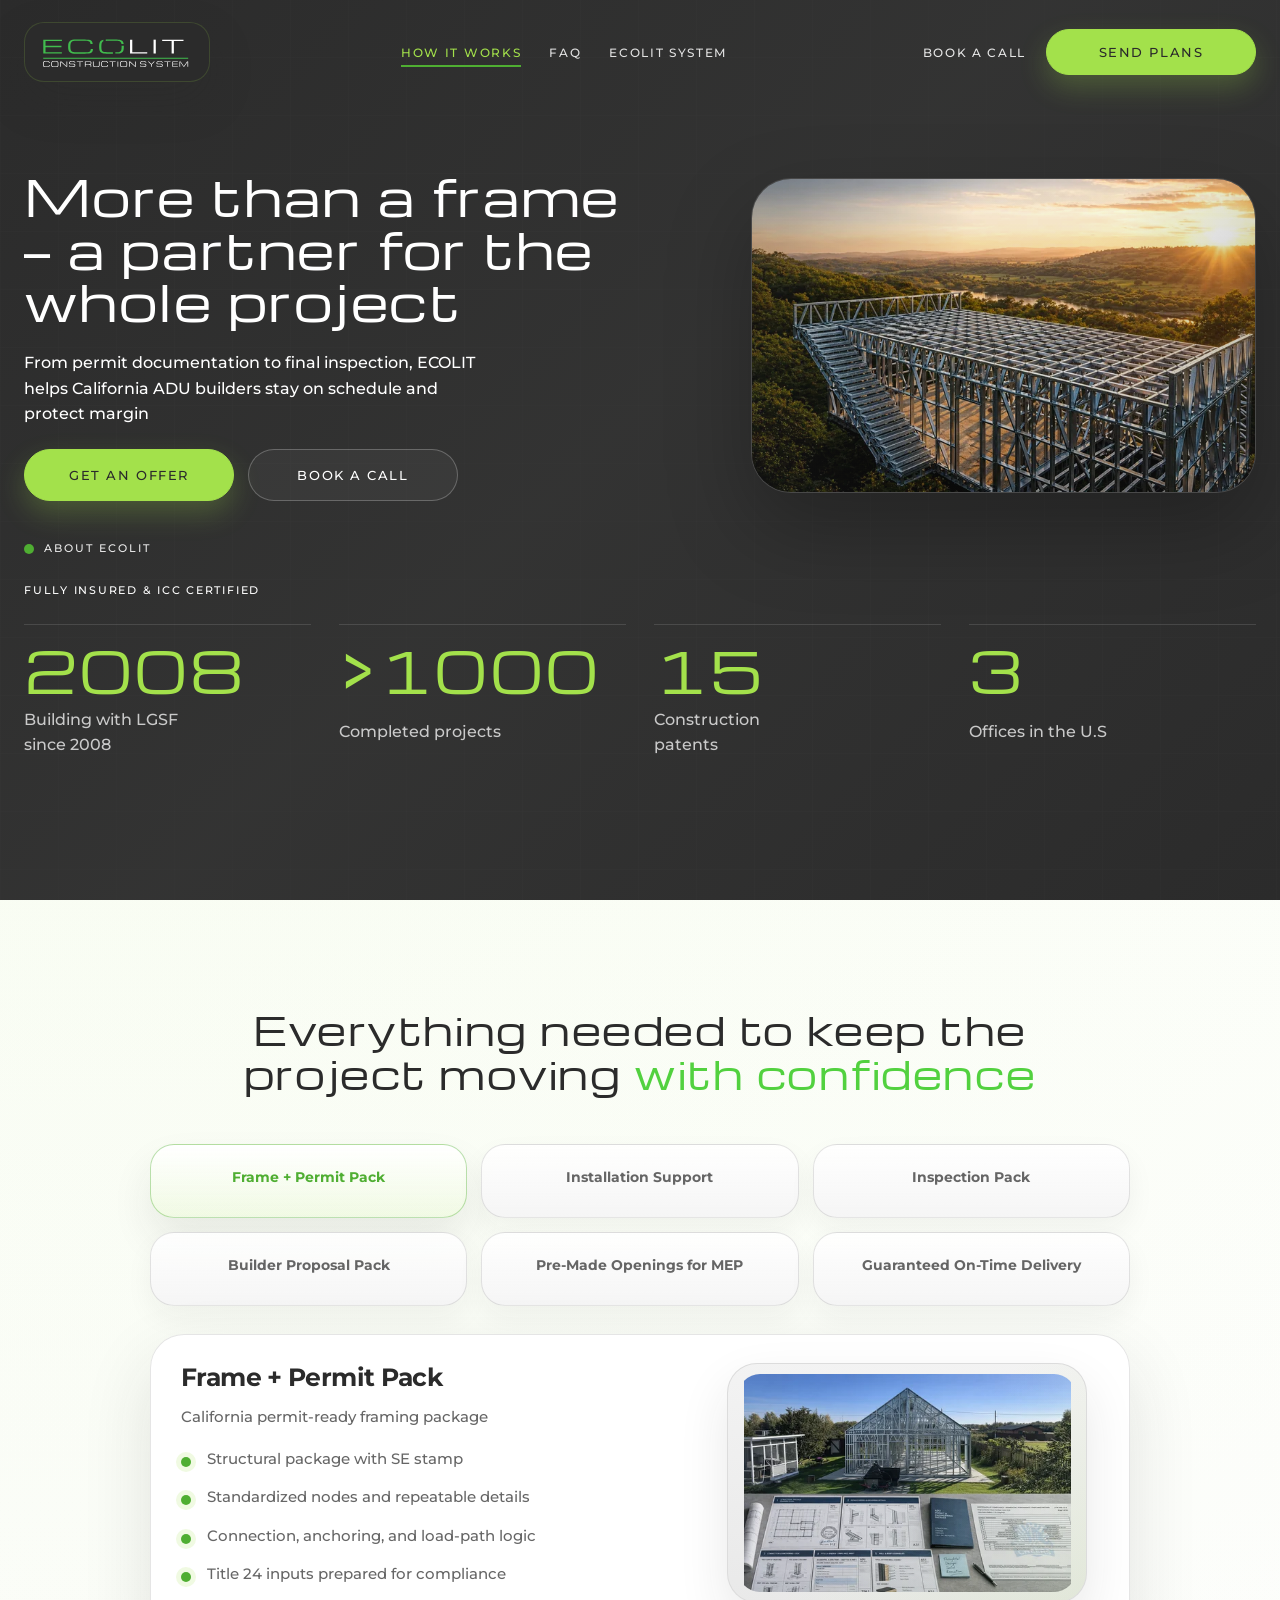
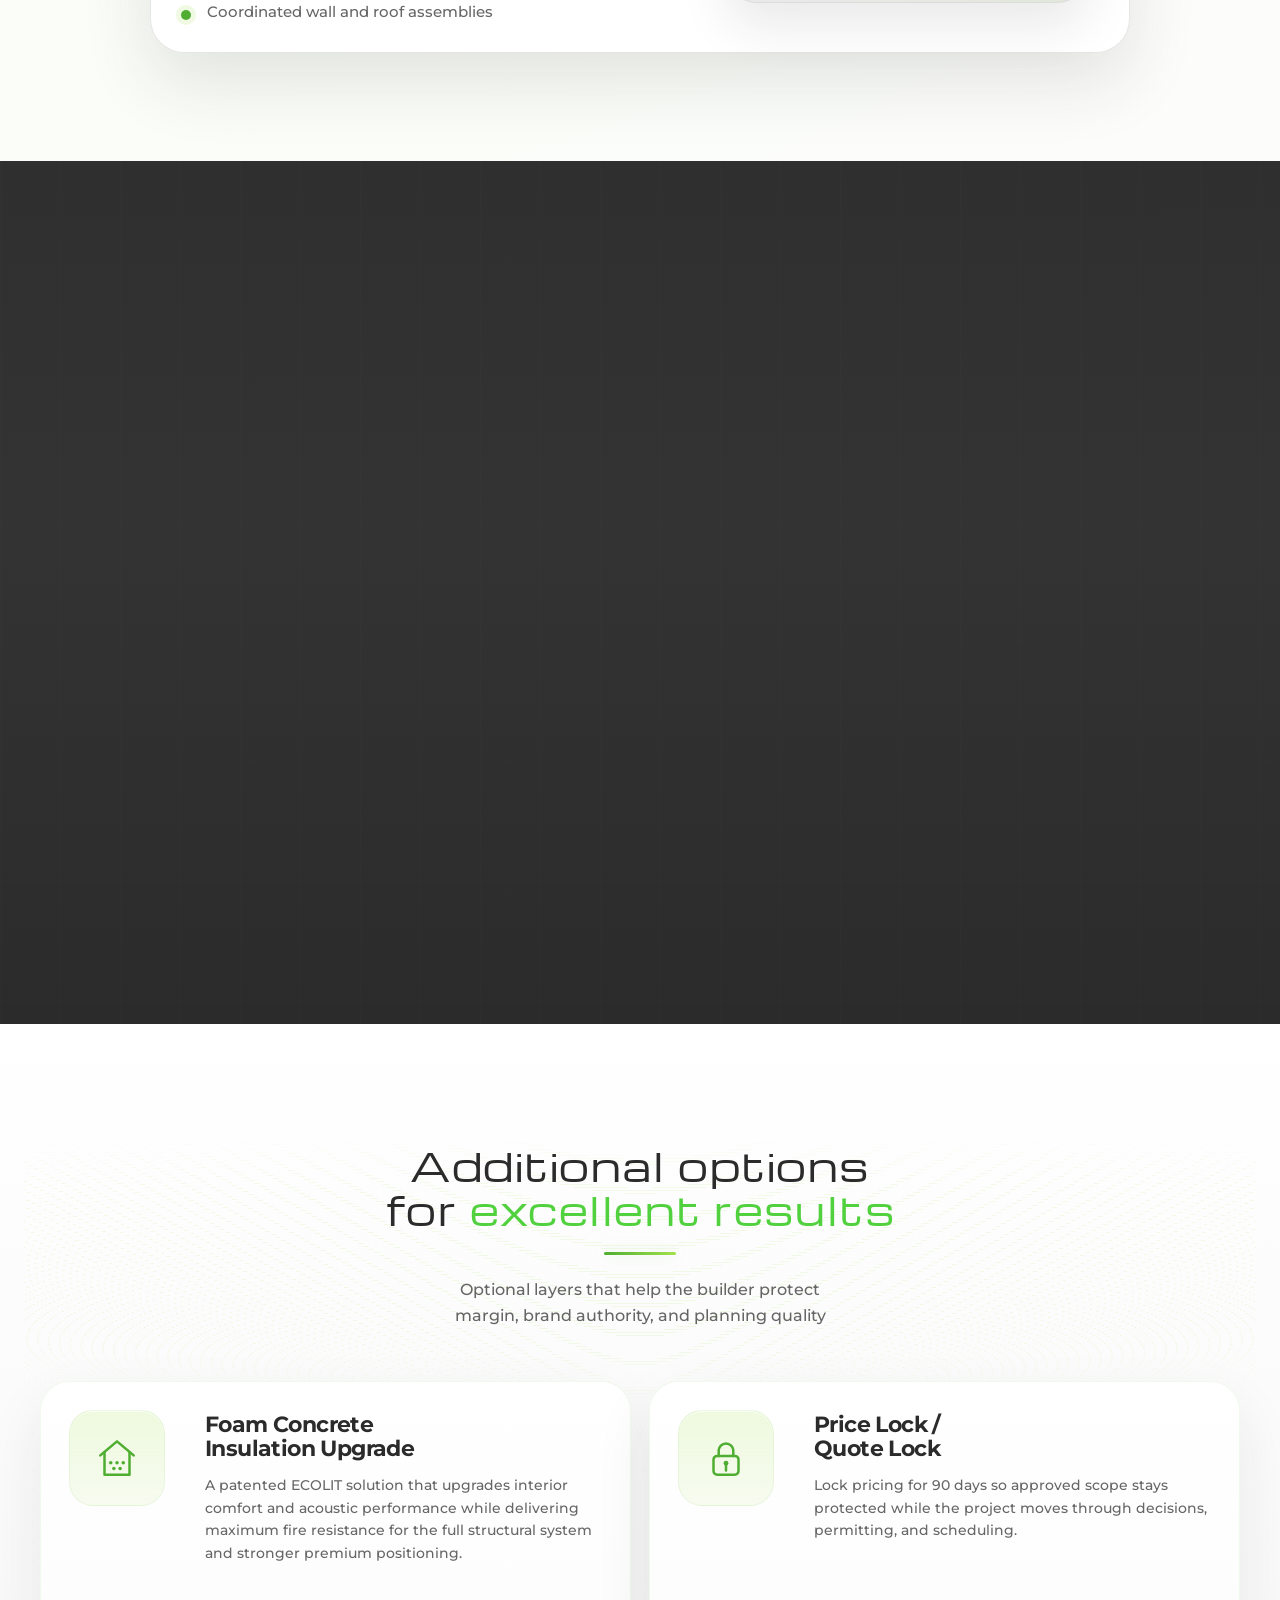
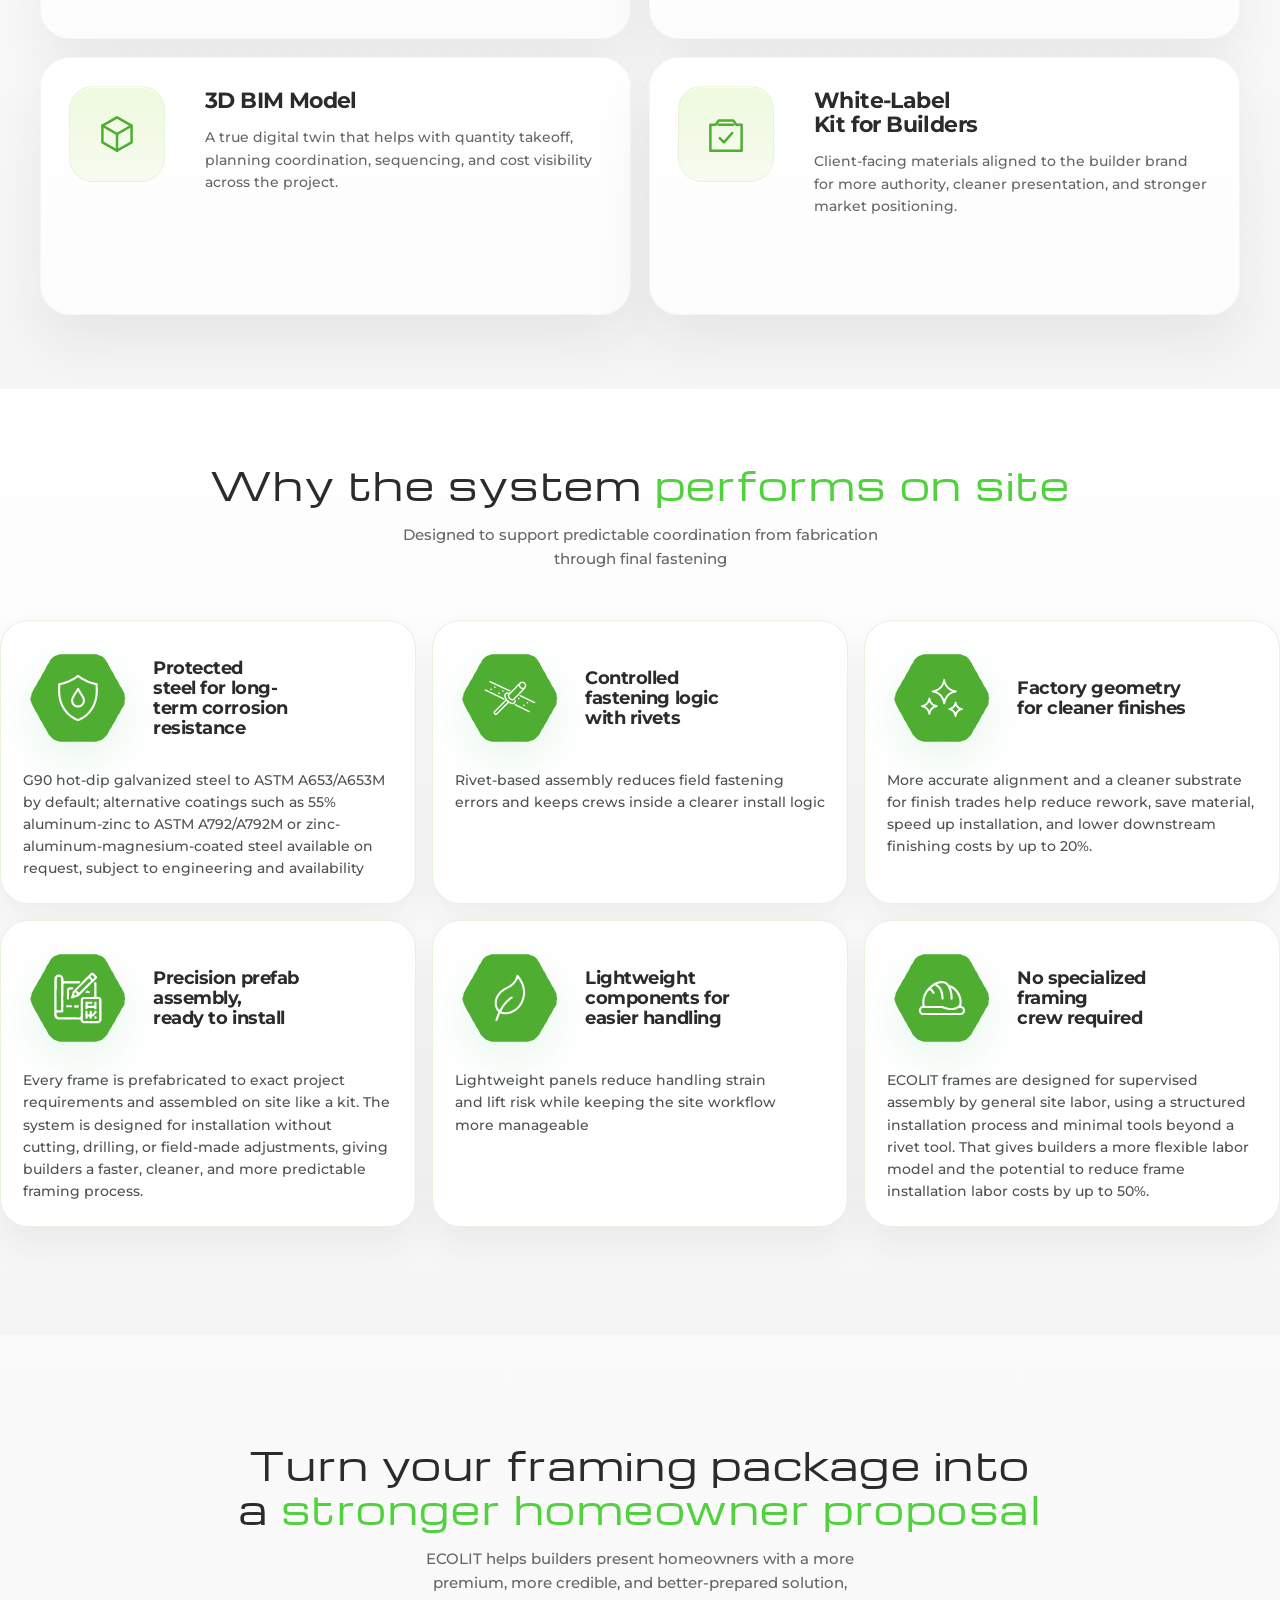
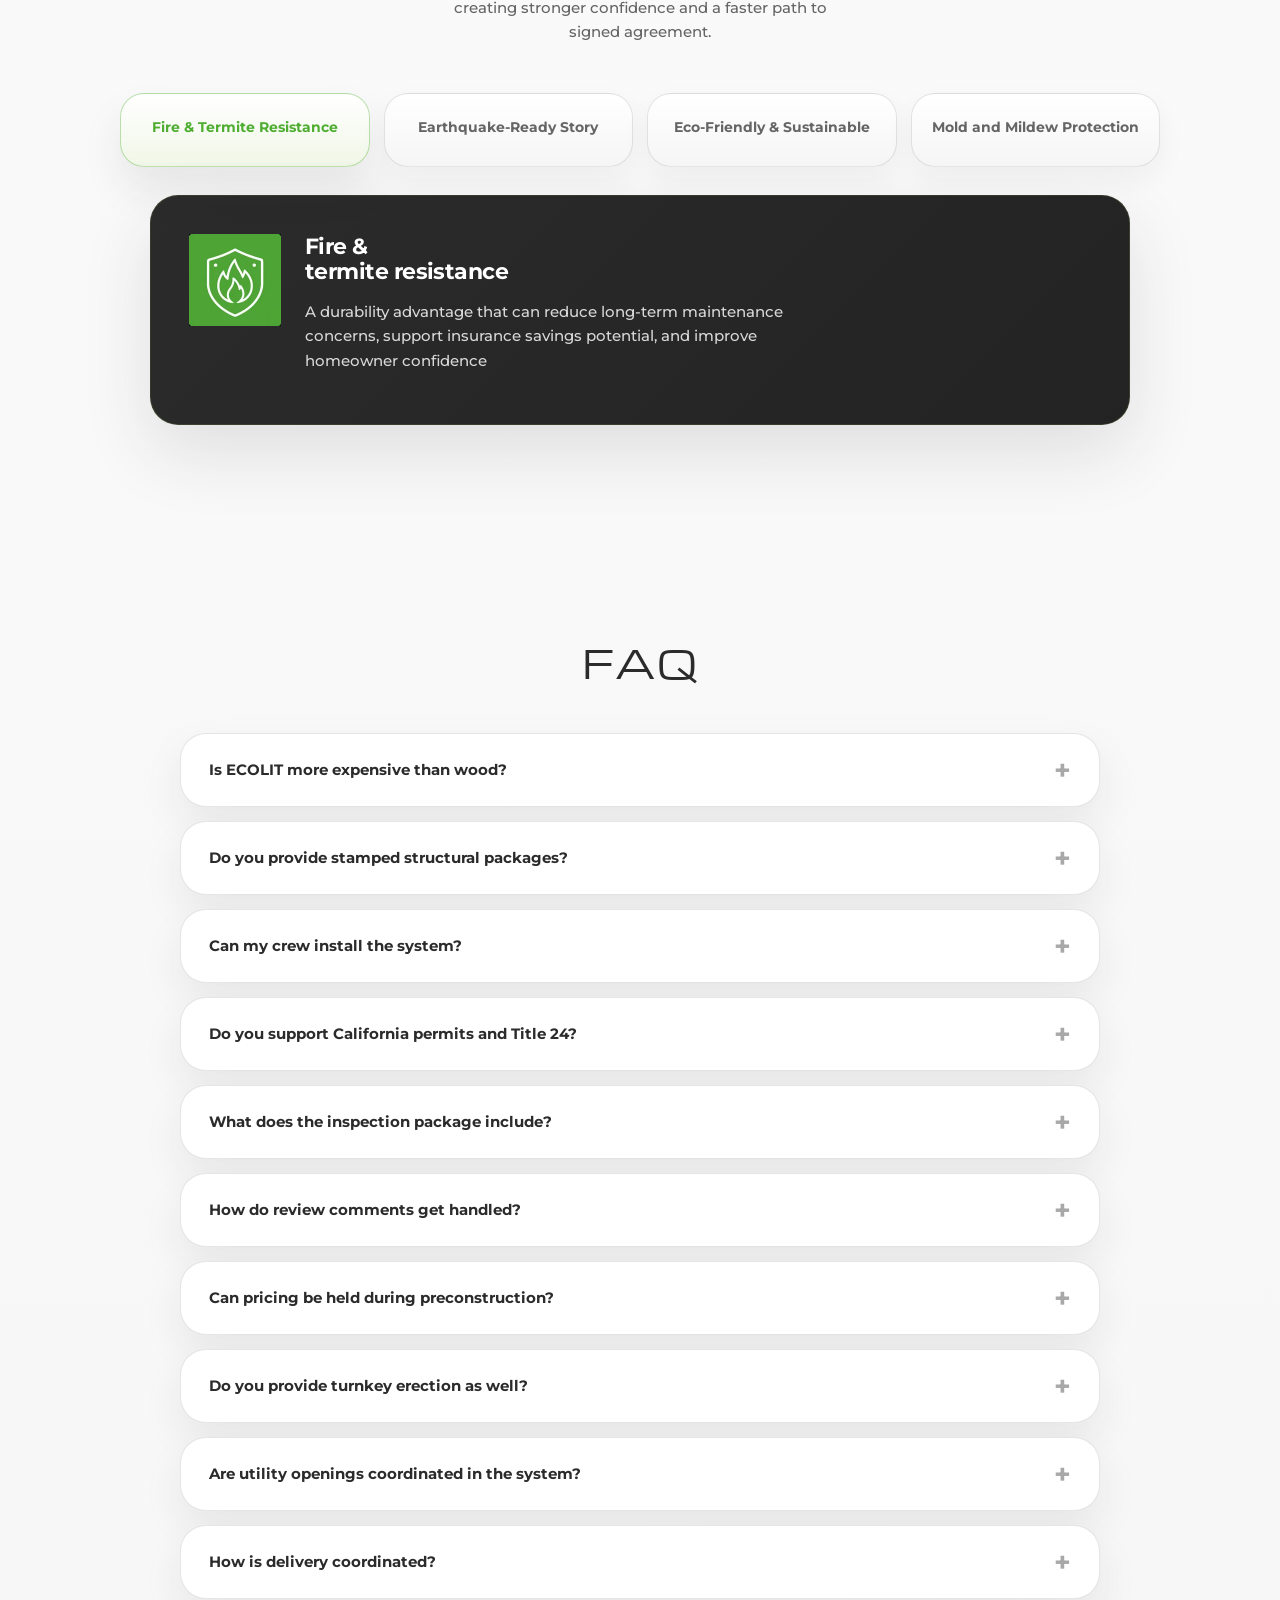
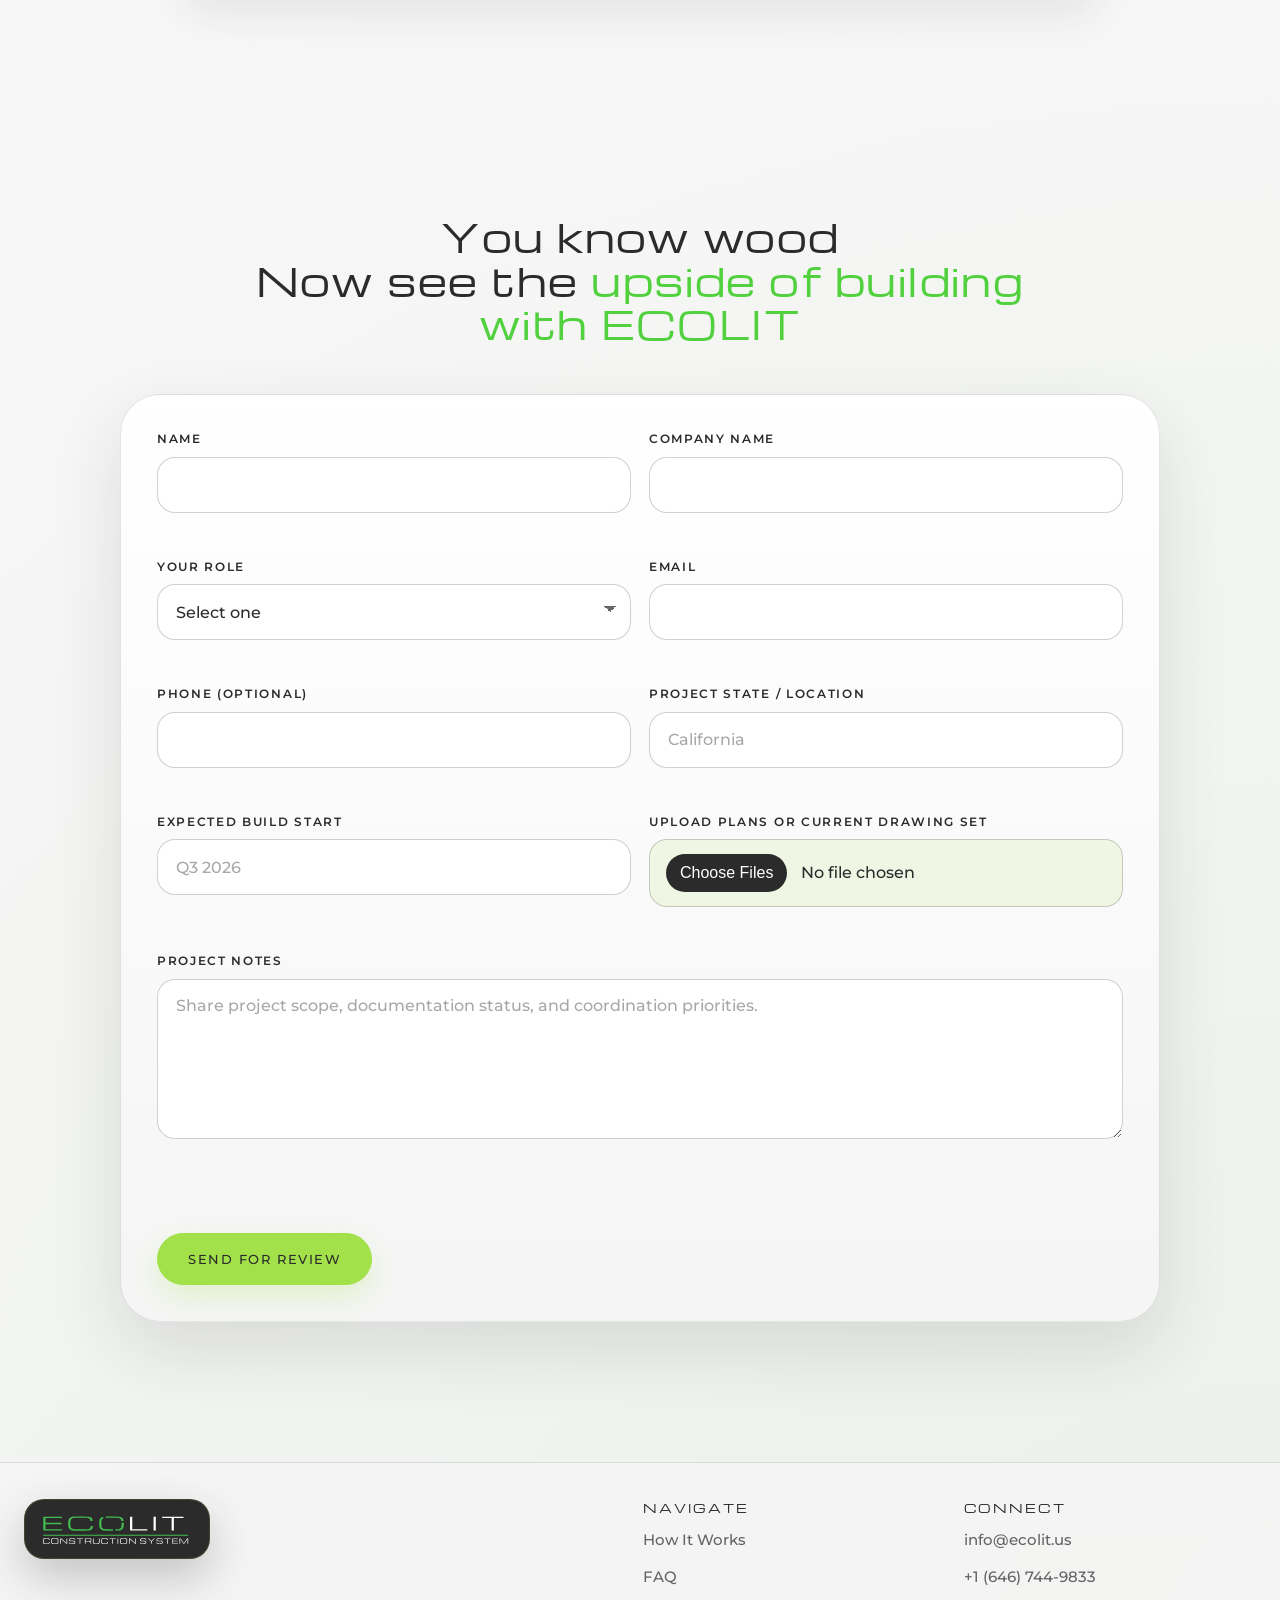
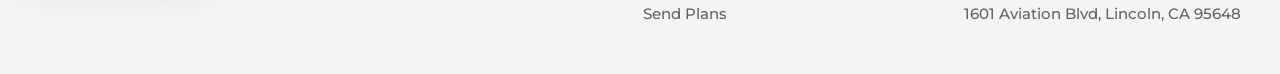
==== commit f2192fa2: "Optimize landing page loading performance" ====
--- a/index.html
+++ b/index.html
@@ -22,9 +22,12 @@
   <link
     rel="preload"
     as="image"
-    href="assets/img/Frame%20hero.png">
+    type="image/webp"
+    href="assets/img/optimized/hero-frame-1440.webp"
+    imagesrcset="assets/img/optimized/hero-frame-768.webp 768w, assets/img/optimized/hero-frame-1440.webp 1440w"
+    imagesizes="(max-width: 640px) calc(100vw - 32px), (max-width: 900px) 640px, 720px">
   <script>document.documentElement.classList.add('js');</script>
-  <link rel="stylesheet" href="assets/css/main.css?v=20260423-font-refresh-01">
+  <link rel="stylesheet" href="assets/css/main.css?v=20260423-performance-01">
   <script type="application/ld+json">
     {
       "@context": "https://schema.org",
@@ -209,7 +212,9 @@
         <div class="hero-showcase reveal">
           <div class="hero-showcase__media">
             <img
-              src="assets/img/Frame%20hero.png"
+              src="assets/img/optimized/hero-frame-1440.webp"
+              srcset="assets/img/optimized/hero-frame-768.webp 768w, assets/img/optimized/hero-frame-1440.webp 1440w"
+              sizes="(max-width: 640px) calc(100vw - 32px), (max-width: 900px) 640px, 720px"
               alt="Steel framing structure at sunset"
               width="1672"
               height="941"
@@ -310,6 +315,7 @@
                     width="1536"
                     height="1024"
                     loading="lazy"
+                    fetchpriority="low"
                     decoding="async">
                 </figure>
               </div>
@@ -338,6 +344,7 @@
                     width="1536"
                     height="1024"
                     loading="lazy"
+                    fetchpriority="low"
                     decoding="async">
                 </figure>
               </div>
@@ -366,6 +373,7 @@
                     width="1536"
                     height="1024"
                     loading="lazy"
+                    fetchpriority="low"
                     decoding="async">
                 </figure>
               </div>
@@ -394,6 +402,7 @@
                     width="1024"
                     height="1024"
                     loading="lazy"
+                    fetchpriority="low"
                     decoding="async">
                 </figure>
               </div>
@@ -422,6 +431,7 @@
                     width="1536"
                     height="1024"
                     loading="lazy"
+                    fetchpriority="low"
                     decoding="async">
                 </figure>
               </div>
@@ -450,6 +460,7 @@
                     width="2048"
                     height="1348"
                     loading="lazy"
+                    fetchpriority="low"
                     decoding="async">
                 </figure>
               </div>
@@ -692,7 +703,7 @@
                 </div>
                 <div class="performance-panel__body">
                   <div class="performance-panel__icon-shell">
-                    <img class="performance-panel__icon" src="site_icons_green_samplehex_svg/shield_icon.svg" alt="" width="1024" height="1024" loading="lazy" decoding="async" aria-hidden="true">
+                    <img class="performance-panel__icon" src="site_icons_green_samplehex_svg/shield_icon.svg" alt="" width="1024" height="1024" loading="lazy" decoding="async" fetchpriority="low" aria-hidden="true">
                   </div>
                   <div class="performance-panel__copy">
                     <h3>Protected steel for long-term corrosion resistance</h3>
@@ -708,7 +719,7 @@
                 </div>
                 <div class="performance-panel__body">
                   <div class="performance-panel__icon-shell">
-                    <img class="performance-panel__icon" src="site_icons_green_samplehex_svg/rivet_icon.svg" alt="" width="1024" height="1024" loading="lazy" decoding="async" aria-hidden="true">
+                    <img class="performance-panel__icon" src="site_icons_green_samplehex_svg/rivet_icon.svg" alt="" width="1024" height="1024" loading="lazy" decoding="async" fetchpriority="low" aria-hidden="true">
                   </div>
                   <div class="performance-panel__copy">
                     <h3>Controlled fastening logic with rivets</h3>
@@ -724,7 +735,7 @@
                 </div>
                 <div class="performance-panel__body">
                   <div class="performance-panel__icon-shell">
-                    <img class="performance-panel__icon" src="site_icons_green_samplehex_svg/sparkles_icon.svg" alt="" width="1024" height="1024" loading="lazy" decoding="async" aria-hidden="true">
+                    <img class="performance-panel__icon" src="site_icons_green_samplehex_svg/sparkles_icon.svg" alt="" width="1024" height="1024" loading="lazy" decoding="async" fetchpriority="low" aria-hidden="true">
                   </div>
                   <div class="performance-panel__copy">
                     <h3>Factory geometry for cleaner finishes</h3>
@@ -740,7 +751,7 @@
                 </div>
                 <div class="performance-panel__body">
                   <div class="performance-panel__icon-shell">
-                    <img class="performance-panel__icon" src="site_icons_green_samplehex_svg/plan_icon.svg" alt="" width="1024" height="1024" loading="lazy" decoding="async" aria-hidden="true">
+                    <img class="performance-panel__icon" src="site_icons_green_samplehex_svg/plan_icon.svg" alt="" width="1024" height="1024" loading="lazy" decoding="async" fetchpriority="low" aria-hidden="true">
                   </div>
                   <div class="performance-panel__copy">
                     <h3>Precision prefab assembly, ready to install</h3>
@@ -756,7 +767,7 @@
                 </div>
                 <div class="performance-panel__body">
                   <div class="performance-panel__icon-shell">
-                    <img class="performance-panel__icon" src="site_icons_green_samplehex_svg/leaf_icon.svg" alt="" width="1024" height="1024" loading="lazy" decoding="async" aria-hidden="true">
+                    <img class="performance-panel__icon" src="site_icons_green_samplehex_svg/leaf_icon.svg" alt="" width="1024" height="1024" loading="lazy" decoding="async" fetchpriority="low" aria-hidden="true">
                   </div>
                   <div class="performance-panel__copy">
                     <h3>Lightweight components for easier handling</h3>
@@ -772,7 +783,7 @@
                 </div>
                 <div class="performance-panel__body">
                   <div class="performance-panel__icon-shell">
-                    <img class="performance-panel__icon" src="site_icons_green_samplehex_svg/helmet_icon.svg" alt="" width="1024" height="1024" loading="lazy" decoding="async" aria-hidden="true">
+                    <img class="performance-panel__icon" src="site_icons_green_samplehex_svg/helmet_icon.svg" alt="" width="1024" height="1024" loading="lazy" decoding="async" fetchpriority="low" aria-hidden="true">
                   </div>
                   <div class="performance-panel__copy">
                     <h3>No specialized framing crew required</h3>
@@ -820,7 +831,7 @@
           <div class="support-stage" data-tab-stage>
             <article class="support-panel is-active" id="support-panel-durability" role="tabpanel" aria-labelledby="support-tab-durability" data-tab-panel>
               <div class="support-panel__body">
-                <img class="support-panel__icon-image" src="assets/img/homeowner-icons/fire-termite.png" alt="" width="92" height="92" aria-hidden="true">
+                <img class="support-panel__icon-image" src="assets/img/optimized/homeowner-fire-termite-184.webp" alt="" width="92" height="92" loading="lazy" decoding="async" fetchpriority="low" aria-hidden="true">
                 <div class="support-panel__copy">
                   <h3>Fire &amp; termite resistance</h3>
                   <p>
@@ -832,7 +843,7 @@
 
             <article class="support-panel" id="support-panel-seismic" role="tabpanel" aria-labelledby="support-tab-seismic" data-tab-panel hidden>
               <div class="support-panel__body">
-                <img class="support-panel__icon-image" src="assets/img/homeowner-icons/earthquake-story.png" alt="" width="92" height="92" aria-hidden="true">
+                <img class="support-panel__icon-image" src="assets/img/optimized/homeowner-earthquake-story-184.webp" alt="" width="92" height="92" loading="lazy" decoding="async" fetchpriority="low" aria-hidden="true">
                 <div class="support-panel__copy">
                   <h3>Earthquake-ready story</h3>
                   <p>
@@ -844,7 +855,7 @@
 
             <article class="support-panel" id="support-panel-comfort" role="tabpanel" aria-labelledby="support-tab-comfort" data-tab-panel hidden>
               <div class="support-panel__body">
-                <img class="support-panel__icon-image" src="assets/img/homeowner-icons/eco-sustainable.png" alt="" width="92" height="92" aria-hidden="true">
+                <img class="support-panel__icon-image" src="assets/img/optimized/homeowner-eco-sustainable-184.webp" alt="" width="92" height="92" loading="lazy" decoding="async" fetchpriority="low" aria-hidden="true">
                 <div class="support-panel__copy">
                   <h3>Eco-friendly &amp; sustainable</h3>
                   <p>
@@ -856,7 +867,7 @@
 
             <article class="support-panel" id="support-panel-sustainability" role="tabpanel" aria-labelledby="support-tab-sustainability" data-tab-panel hidden>
               <div class="support-panel__body">
-                <img class="support-panel__icon-image" src="assets/img/homeowner-icons/mold-mildew.png" alt="" width="92" height="92" aria-hidden="true">
+                <img class="support-panel__icon-image" src="assets/img/optimized/homeowner-mold-mildew-184.webp" alt="" width="92" height="92" loading="lazy" decoding="async" fetchpriority="low" aria-hidden="true">
                 <div class="support-panel__copy">
                   <h3>Mold and mildew protection</h3>
                   <p>
@@ -1010,7 +1021,7 @@
       <div class="footer-brand">
         <a class="brand brand--footer" href="#top" aria-label="ECOLIT home">
           <span class="brand-logo-shell">
-            <img class="brand-logo" src="assets/img/ecolit-logo.svg" alt="ECOLIT" width="197" height="40" loading="lazy">
+            <img class="brand-logo" src="assets/img/ecolit-logo.svg" alt="ECOLIT" width="197" height="40" loading="lazy" decoding="async" fetchpriority="low">
           </span>
         </a>
       </div>
@@ -1037,6 +1048,6 @@
     </div>
   </footer>
 
-  <script src="assets/js/main.js?v=20260414-hero-horizontal" defer></script>
+  <script src="assets/js/main.js?v=20260423-performance-01" defer></script>
 </body>
 </html>
--- a/assets/css/main.css
+++ b/assets/css/main.css
@@ -2,54 +2,6 @@
   font-family:"Montserrat";
   src:url("../fonts/Montserrat-500-700-latin.woff2") format("woff2");
   font-style:normal;font-weight:500 700;font-display:swap
-}
-@font-face{
-  font-family:"IBM Plex Sans";
-  src:url("../fonts/ibm-plex-sans-latin-400-normal.woff2") format("woff2");
-  font-style:normal;font-weight:400;font-display:swap;
-  unicode-range:U+0000-00FF,U+0131,U+0152-0153,U+02BB-02BC,U+02C6,U+02DA,U+02DC,U+0304,U+0308,U+0329,U+2000-206F,U+20AC,U+2122,U+2191,U+2193,U+2212,U+2215,U+FEFF,U+FFFD
-}
-@font-face{
-  font-family:"IBM Plex Sans";
-  src:url("../fonts/ibm-plex-sans-cyrillic-400-normal.woff2") format("woff2");
-  font-style:normal;font-weight:400;font-display:swap;
-  unicode-range:U+0400-052F,U+1C80-1C88,U+20B4,U+2DE0-2DFF,U+A640-A69F,U+FE2E-FE2F
-}
-@font-face{
-  font-family:"IBM Plex Sans";
-  src:url("../fonts/ibm-plex-sans-latin-500-normal.woff2") format("woff2");
-  font-style:normal;font-weight:500;font-display:swap;
-  unicode-range:U+0000-00FF,U+0131,U+0152-0153,U+02BB-02BC,U+02C6,U+02DA,U+02DC,U+0304,U+0308,U+0329,U+2000-206F,U+20AC,U+2122,U+2191,U+2193,U+2212,U+2215,U+FEFF,U+FFFD
-}
-@font-face{
-  font-family:"IBM Plex Sans";
-  src:url("../fonts/ibm-plex-sans-cyrillic-500-normal.woff2") format("woff2");
-  font-style:normal;font-weight:500;font-display:swap;
-  unicode-range:U+0400-052F,U+1C80-1C88,U+20B4,U+2DE0-2DFF,U+A640-A69F,U+FE2E-FE2F
-}
-@font-face{
-  font-family:"IBM Plex Sans";
-  src:url("../fonts/ibm-plex-sans-latin-600-normal.woff2") format("woff2");
-  font-style:normal;font-weight:600;font-display:swap;
-  unicode-range:U+0000-00FF,U+0131,U+0152-0153,U+02BB-02BC,U+02C6,U+02DA,U+02DC,U+0304,U+0308,U+0329,U+2000-206F,U+20AC,U+2122,U+2191,U+2193,U+2212,U+2215,U+FEFF,U+FFFD
-}
-@font-face{
-  font-family:"IBM Plex Sans";
-  src:url("../fonts/ibm-plex-sans-cyrillic-600-normal.woff2") format("woff2");
-  font-style:normal;font-weight:600;font-display:swap;
-  unicode-range:U+0400-052F,U+1C80-1C88,U+20B4,U+2DE0-2DFF,U+A640-A69F,U+FE2E-FE2F
-}
-@font-face{
-  font-family:"IBM Plex Sans";
-  src:url("../fonts/ibm-plex-sans-latin-700-normal.woff2") format("woff2");
-  font-style:normal;font-weight:700;font-display:swap;
-  unicode-range:U+0000-00FF,U+0131,U+0152-0153,U+02BB-02BC,U+02C6,U+02DA,U+02DC,U+0304,U+0308,U+0329,U+2000-206F,U+20AC,U+2122,U+2191,U+2193,U+2212,U+2215,U+FEFF,U+FFFD
-}
-@font-face{
-  font-family:"IBM Plex Sans";
-  src:url("../fonts/ibm-plex-sans-cyrillic-700-normal.woff2") format("woff2");
-  font-style:normal;font-weight:700;font-display:swap;
-  unicode-range:U+0400-052F,U+1C80-1C88,U+20B4,U+2DE0-2DFF,U+A640-A69F,U+FE2E-FE2F
 }
 @font-face{
   font-family:"Michroma";
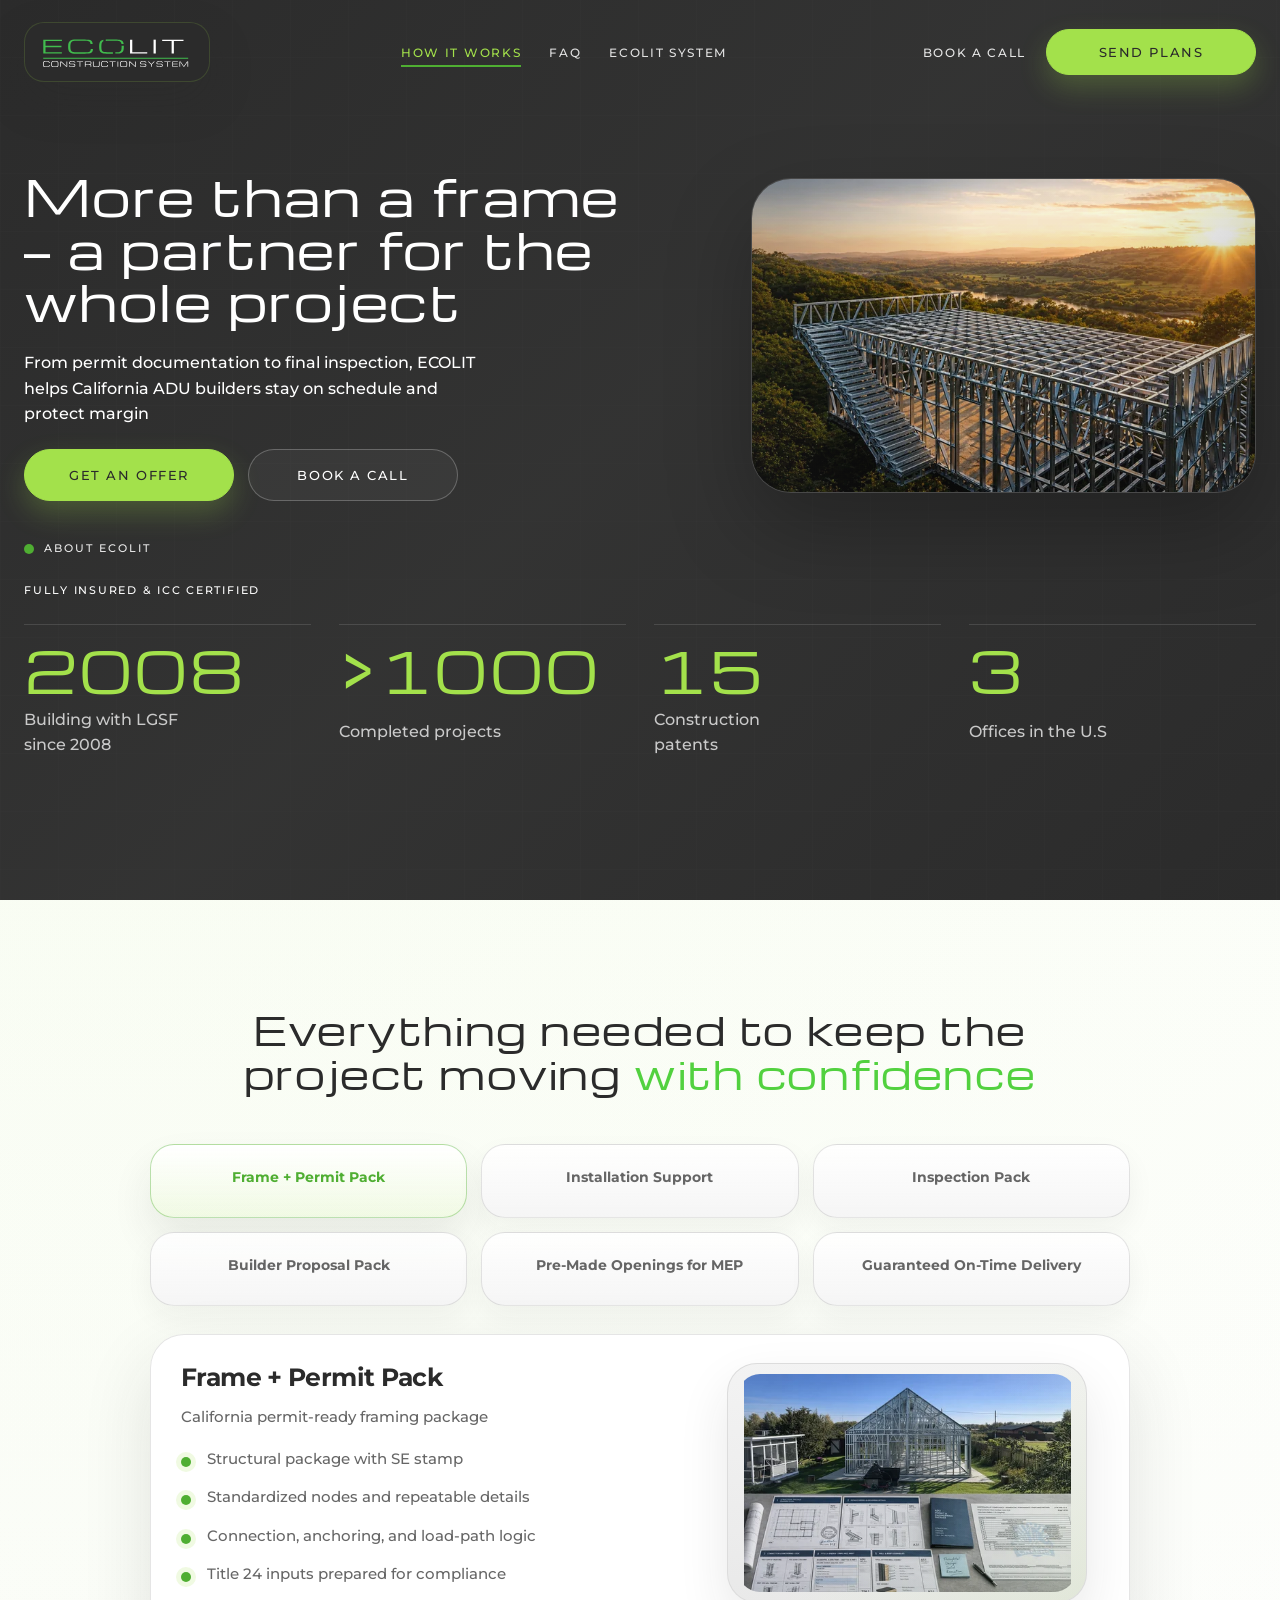
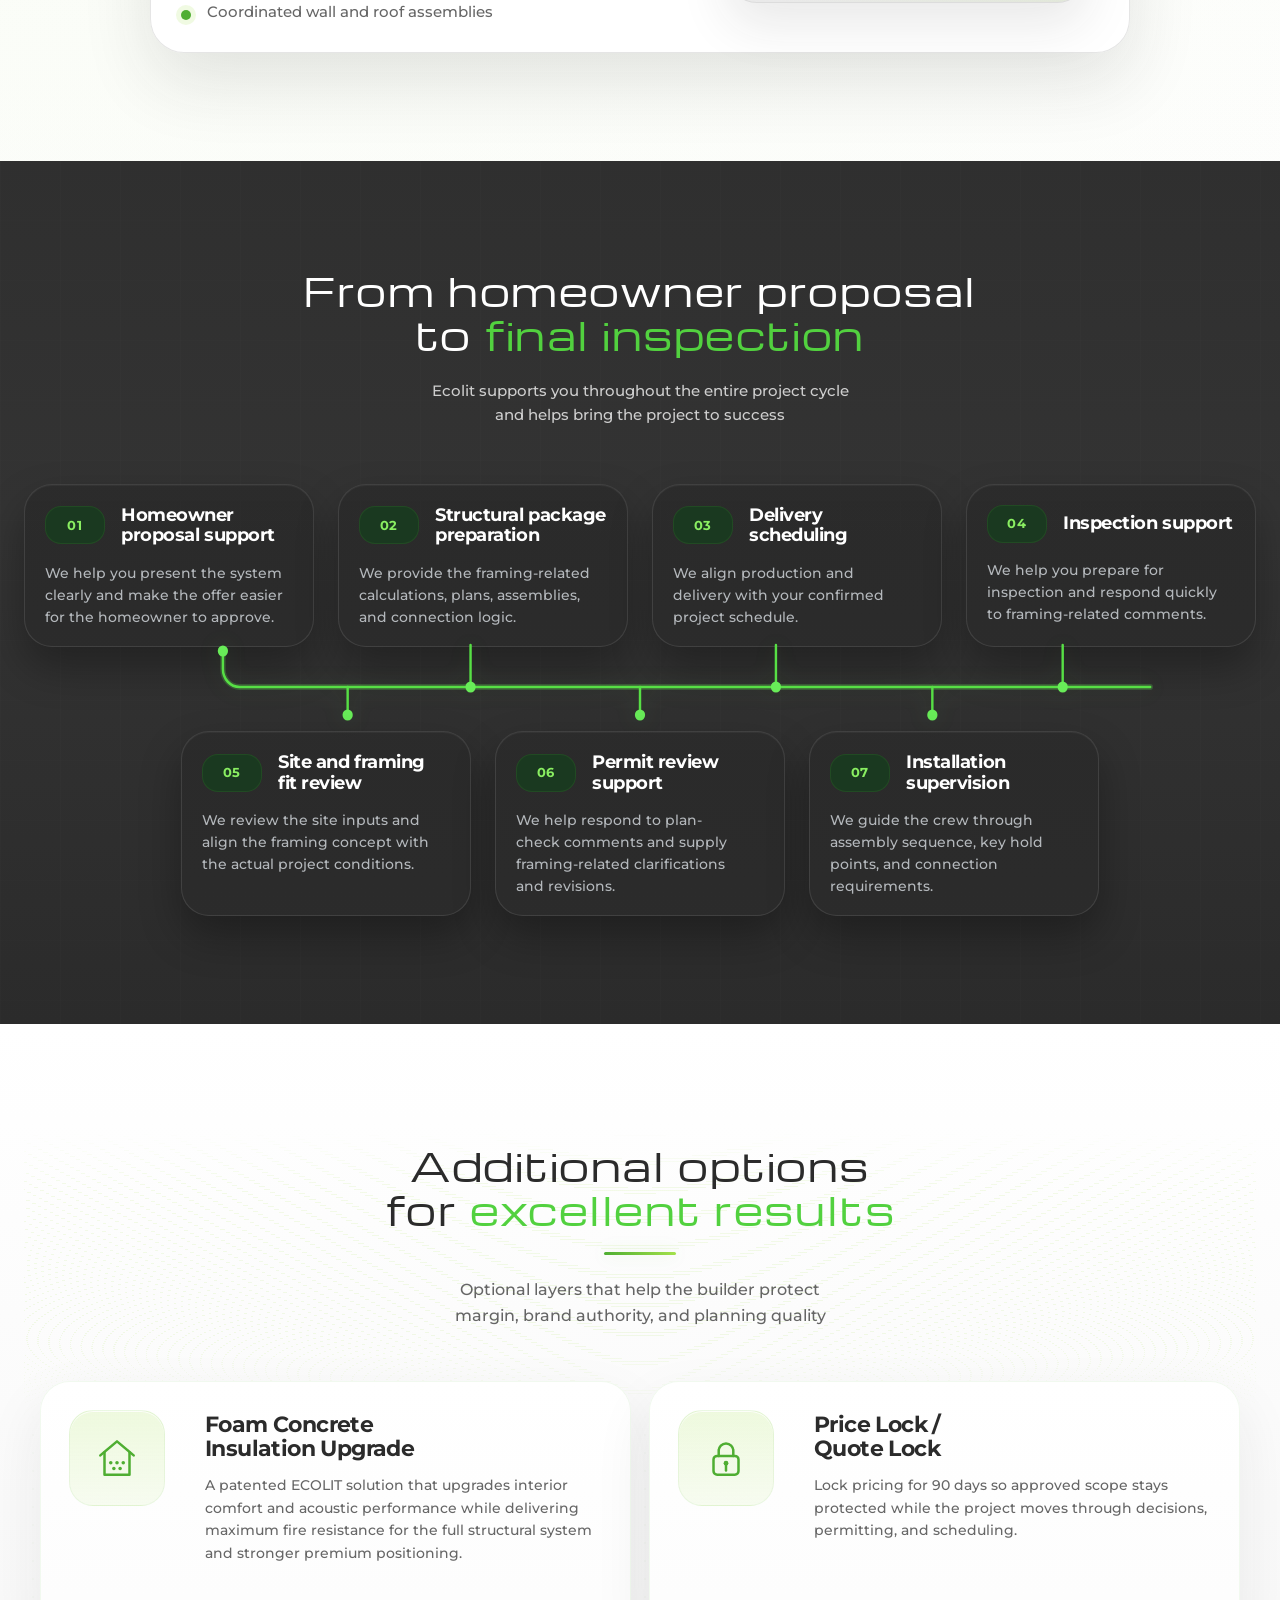
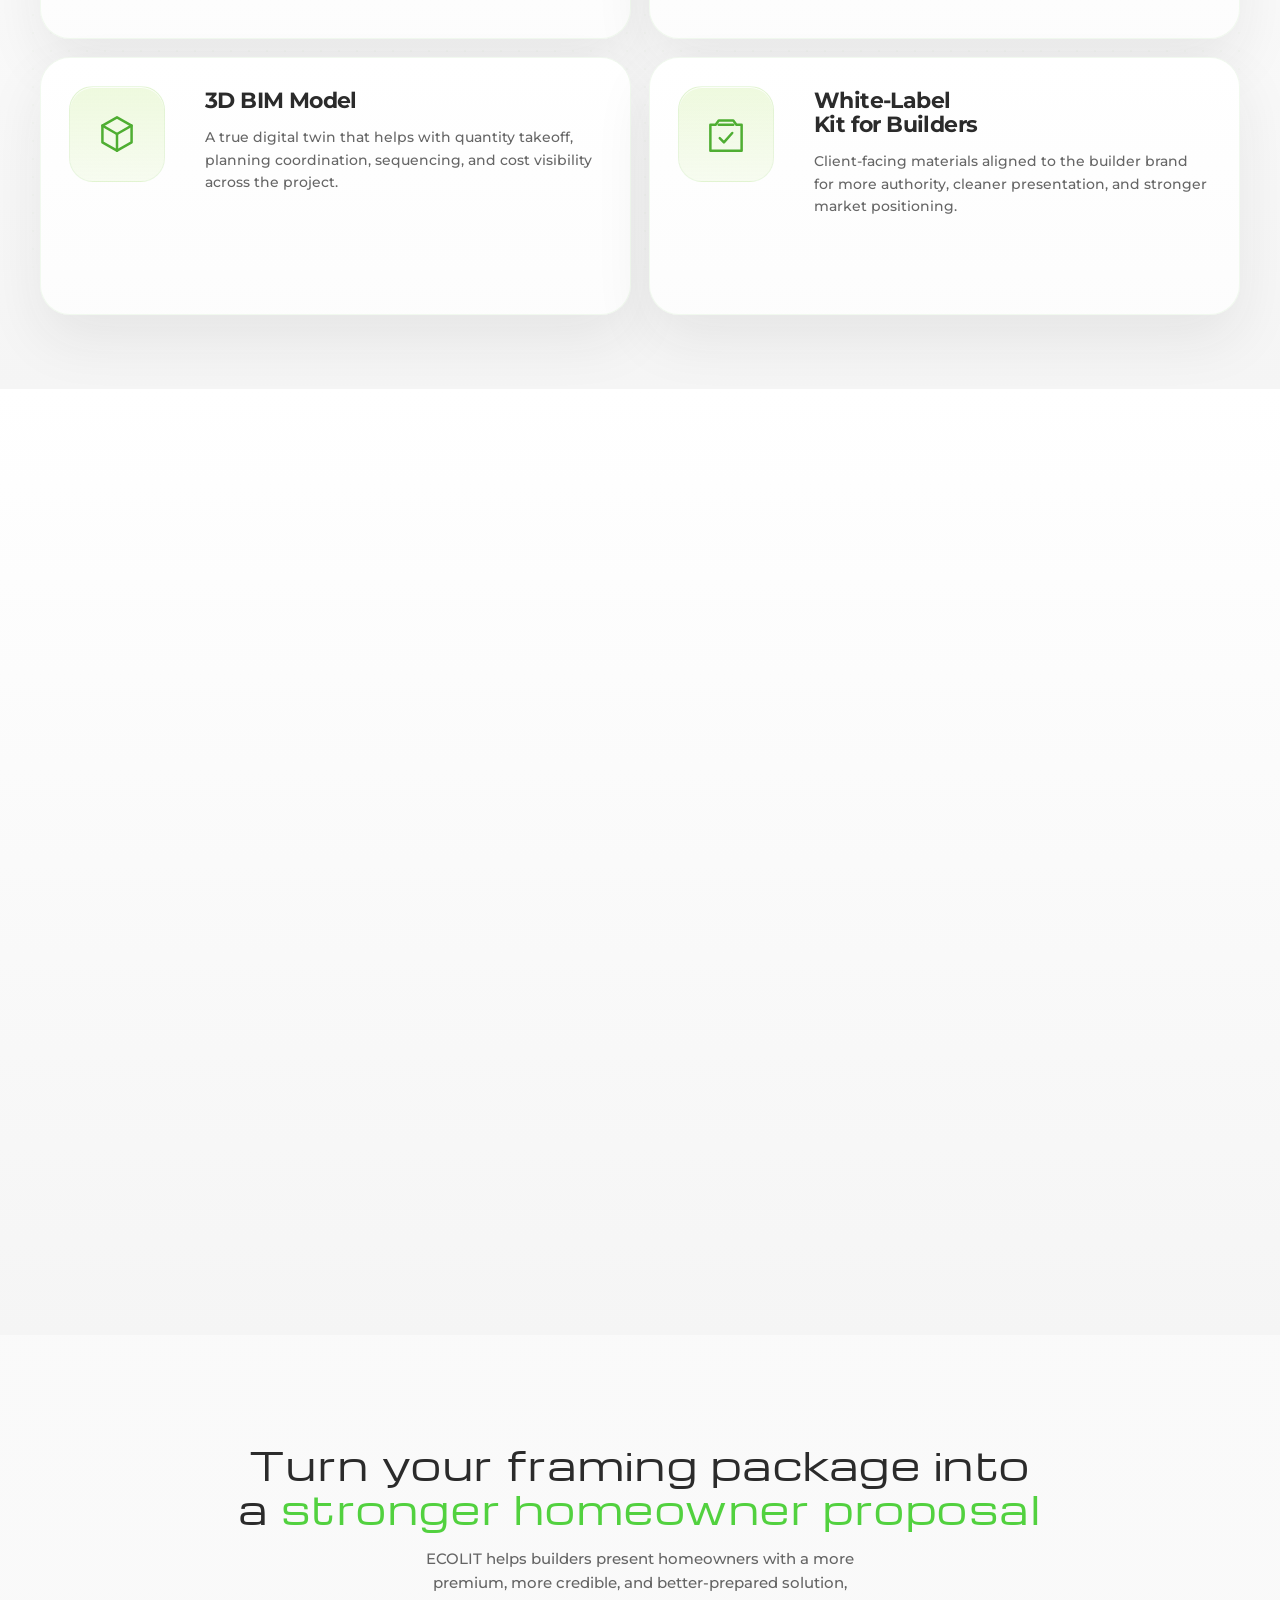
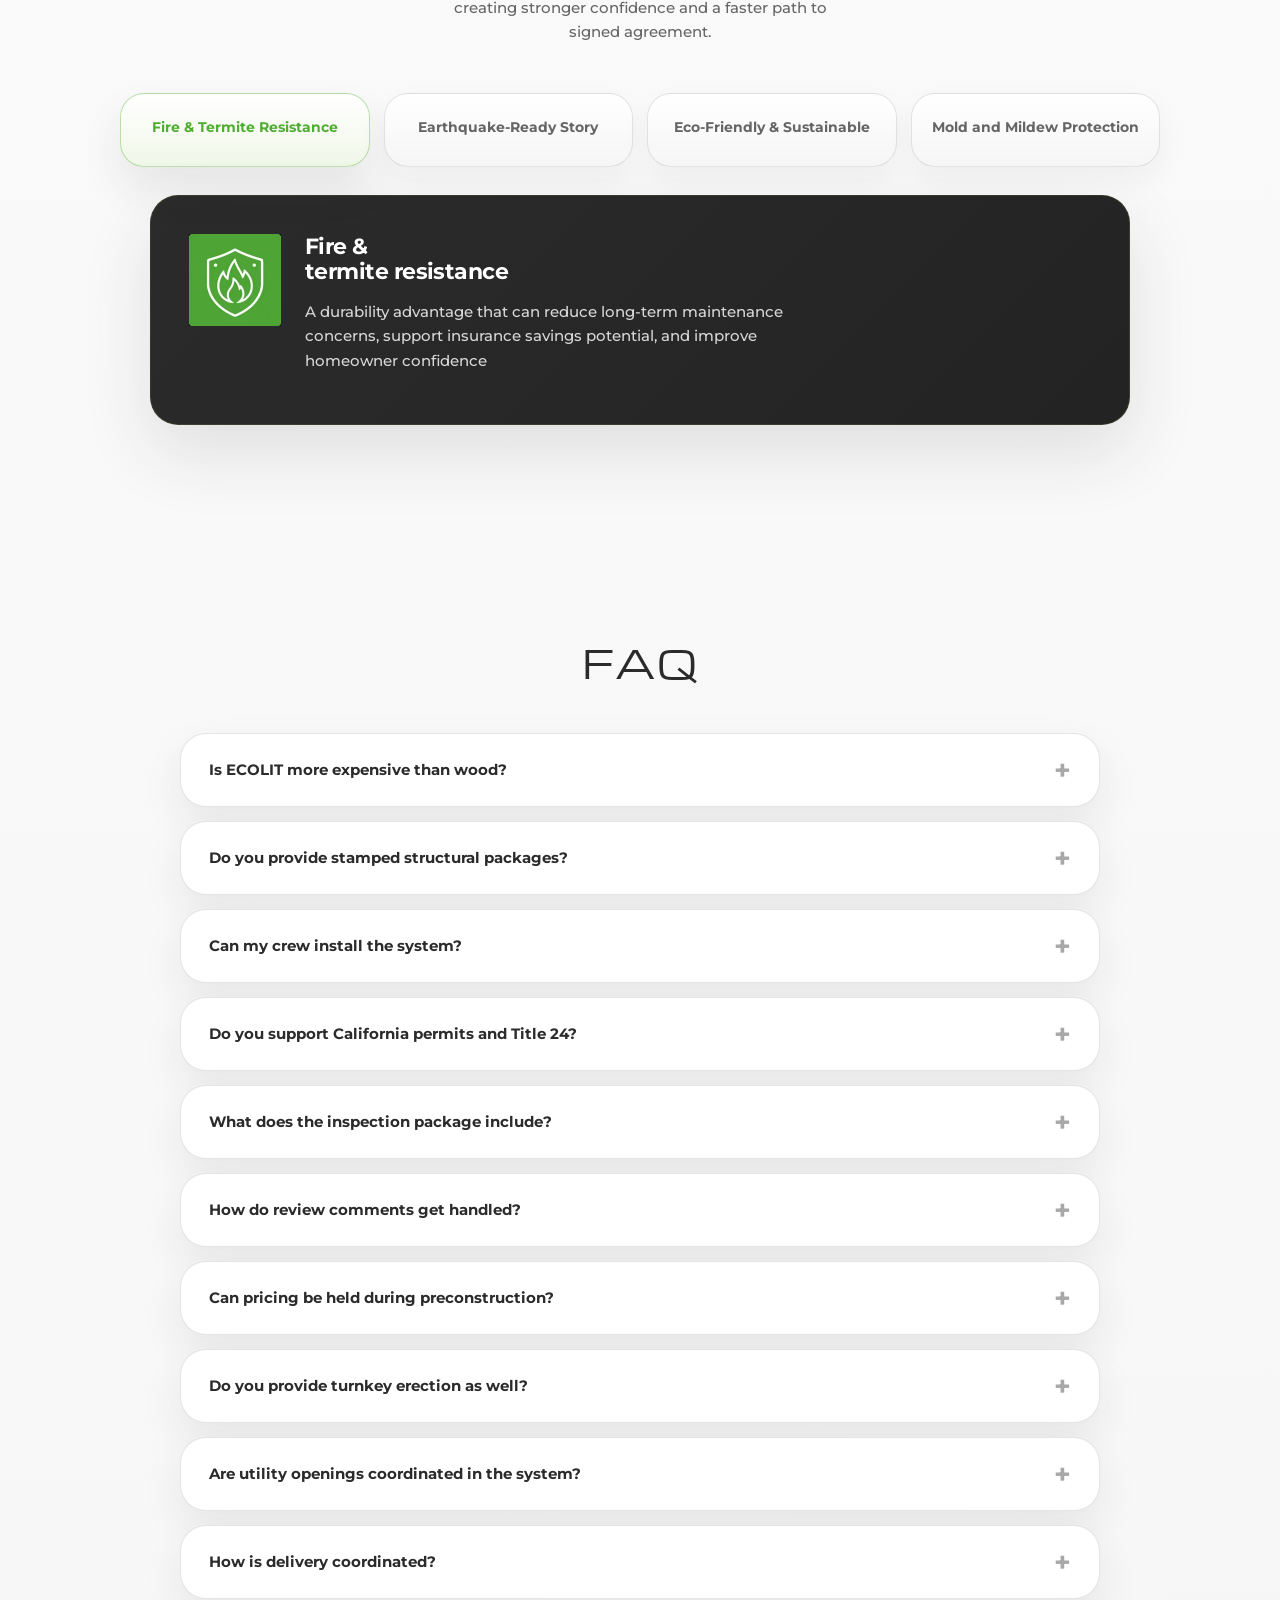
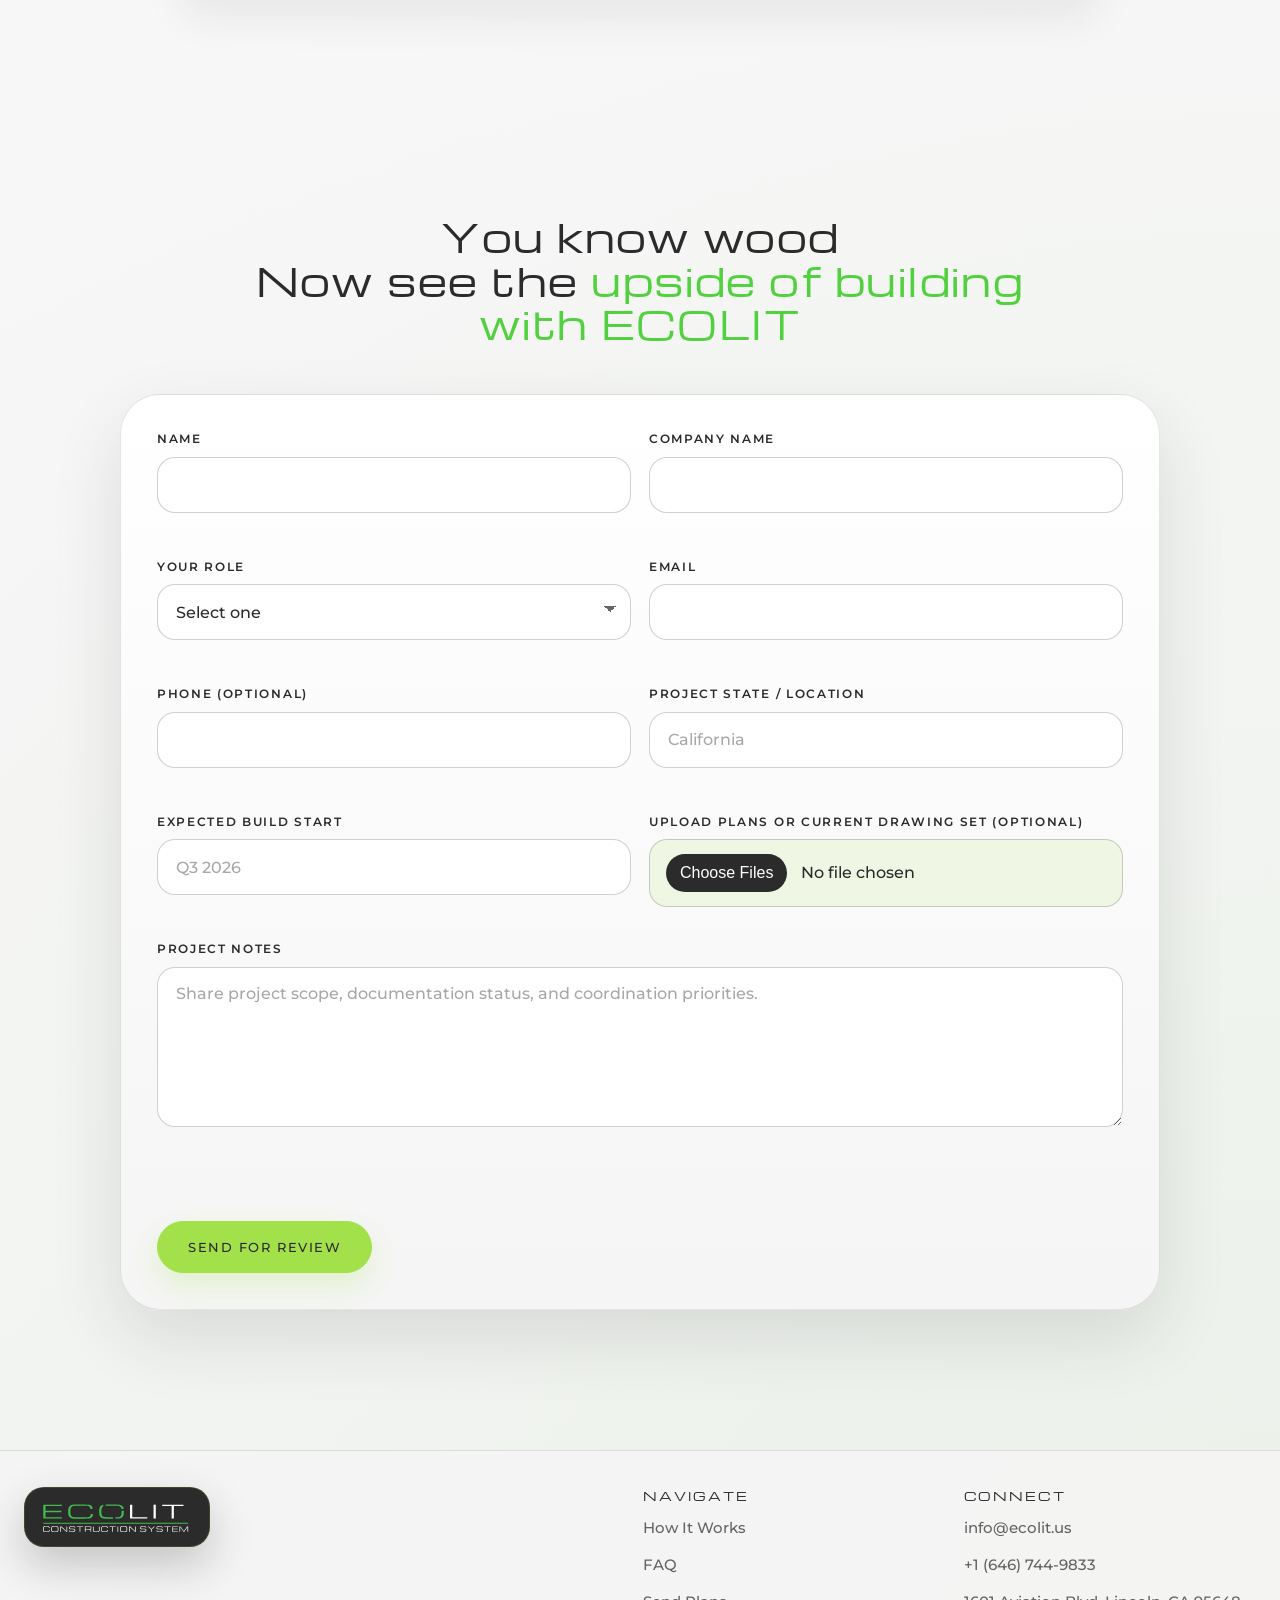
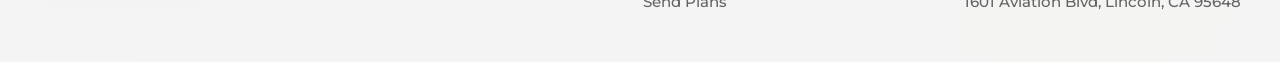
==== commit ba324fe1: "Make plan upload optional in contact form" ====
--- a/index.html
+++ b/index.html
@@ -987,8 +987,8 @@
               </div>
 
               <div class="field">
-                <label for="plans">Upload Plans or Current Drawing Set</label>
-                <input id="plans" name="plans" type="file" accept=".pdf,.dwg,.dxf,.zip,.jpg,.jpeg,.png" multiple required>
+                <label for="plans">Upload Plans or Current Drawing Set (optional)</label>
+                <input id="plans" name="plans" type="file" accept=".pdf,.dwg,.dxf,.zip,.jpg,.jpeg,.png" multiple>
               </div>
 
               <div class="field field-full">
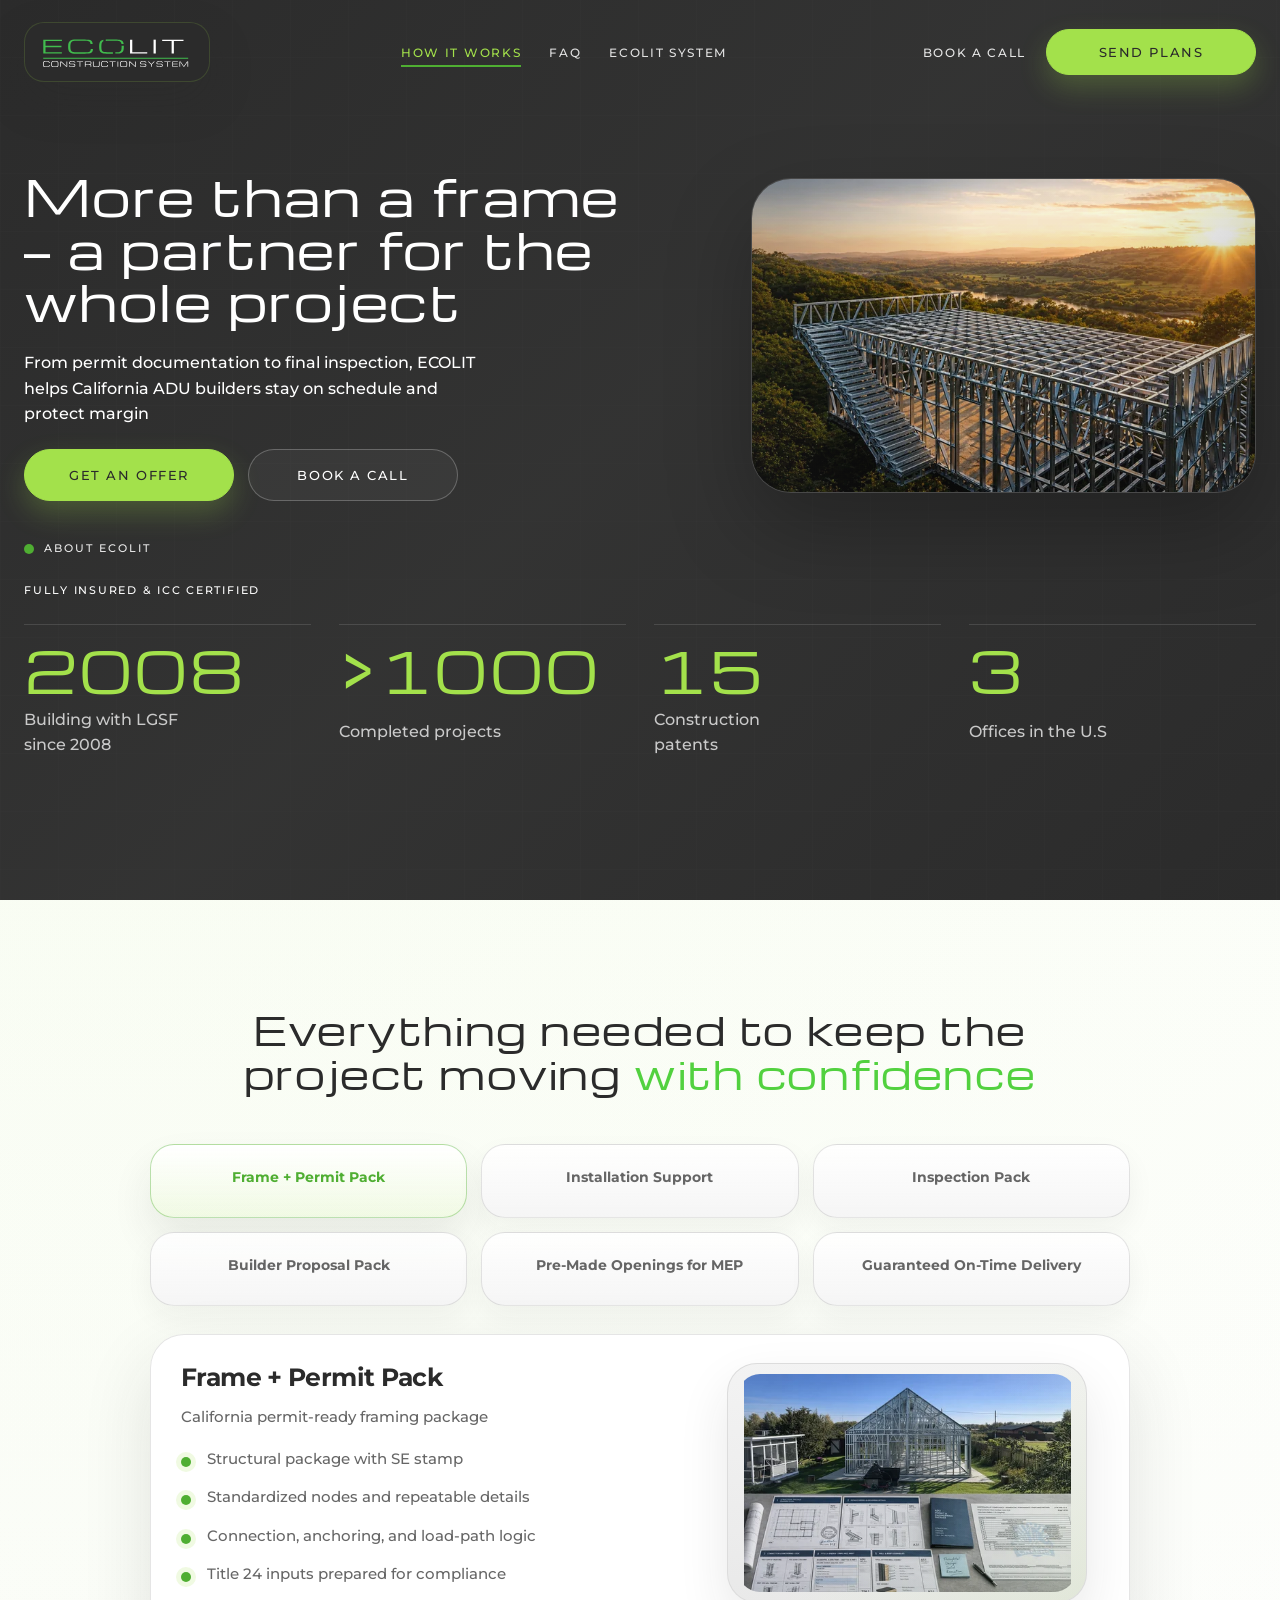
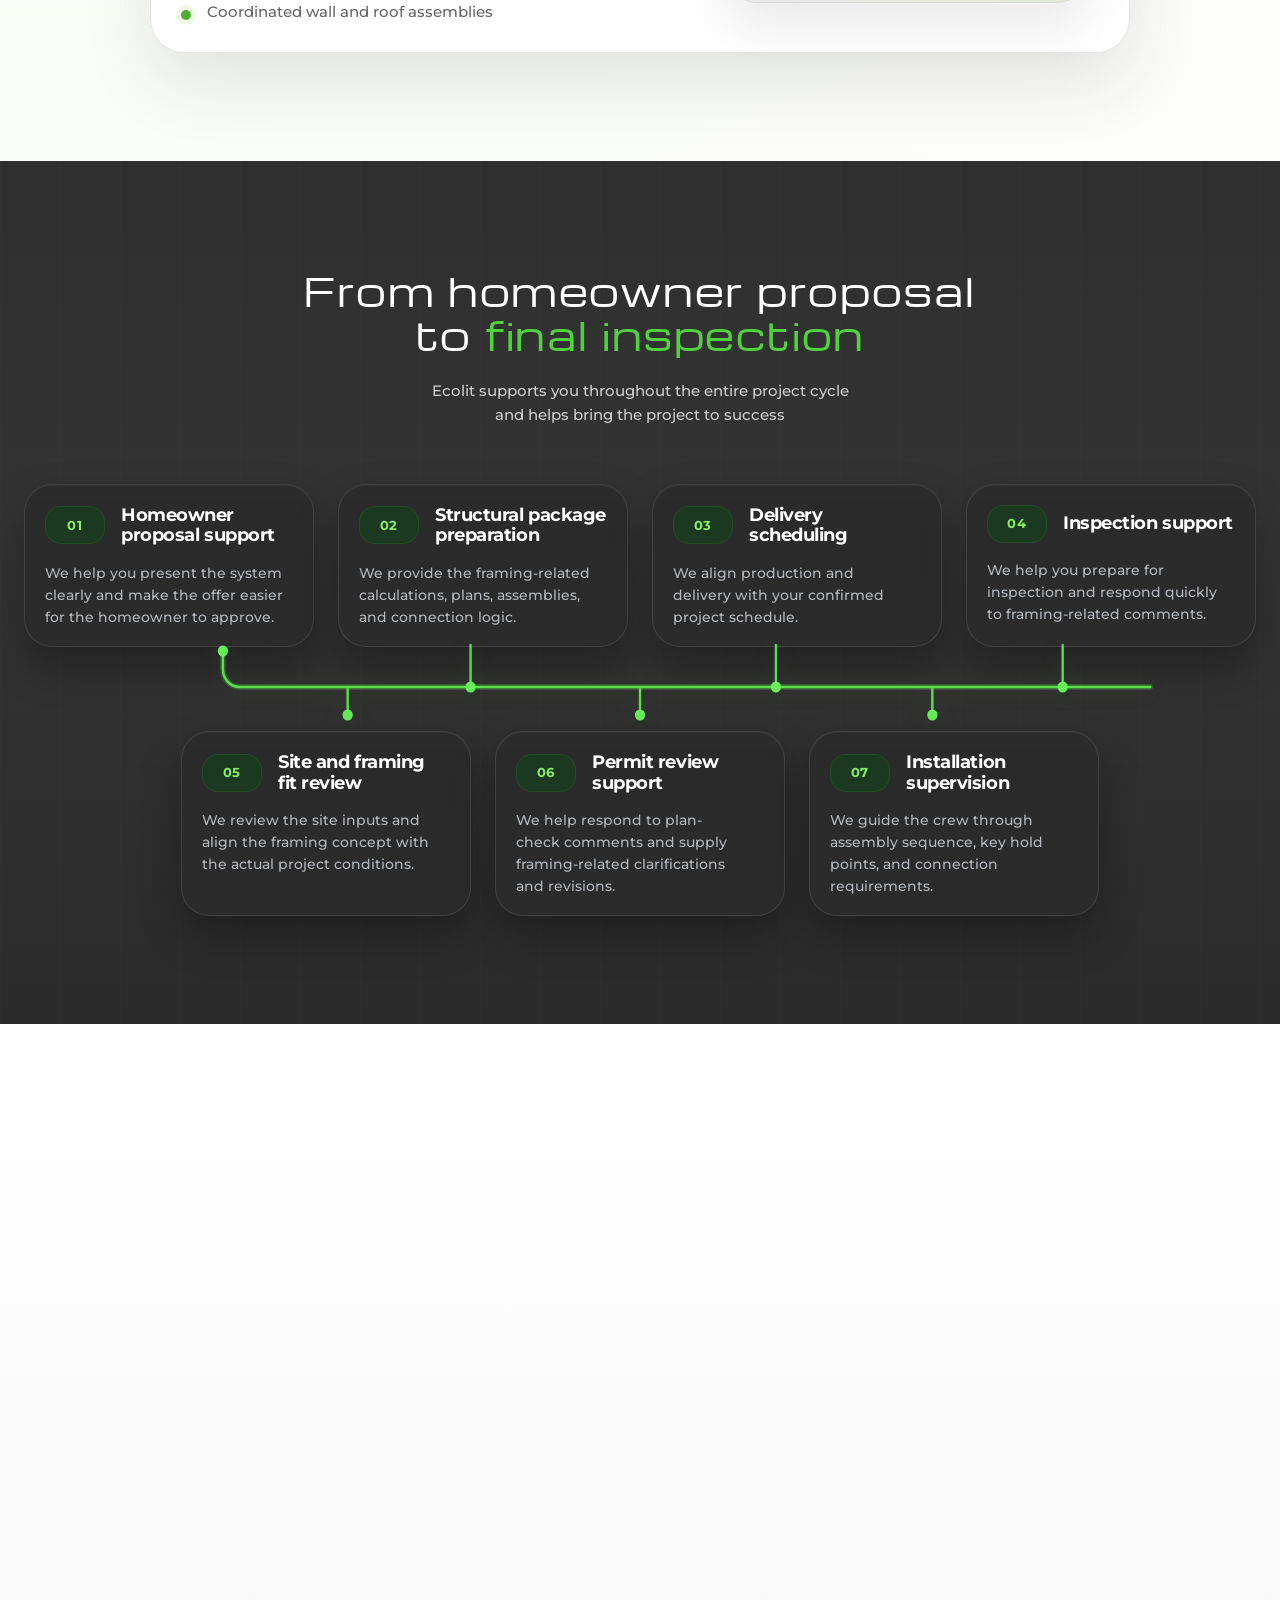
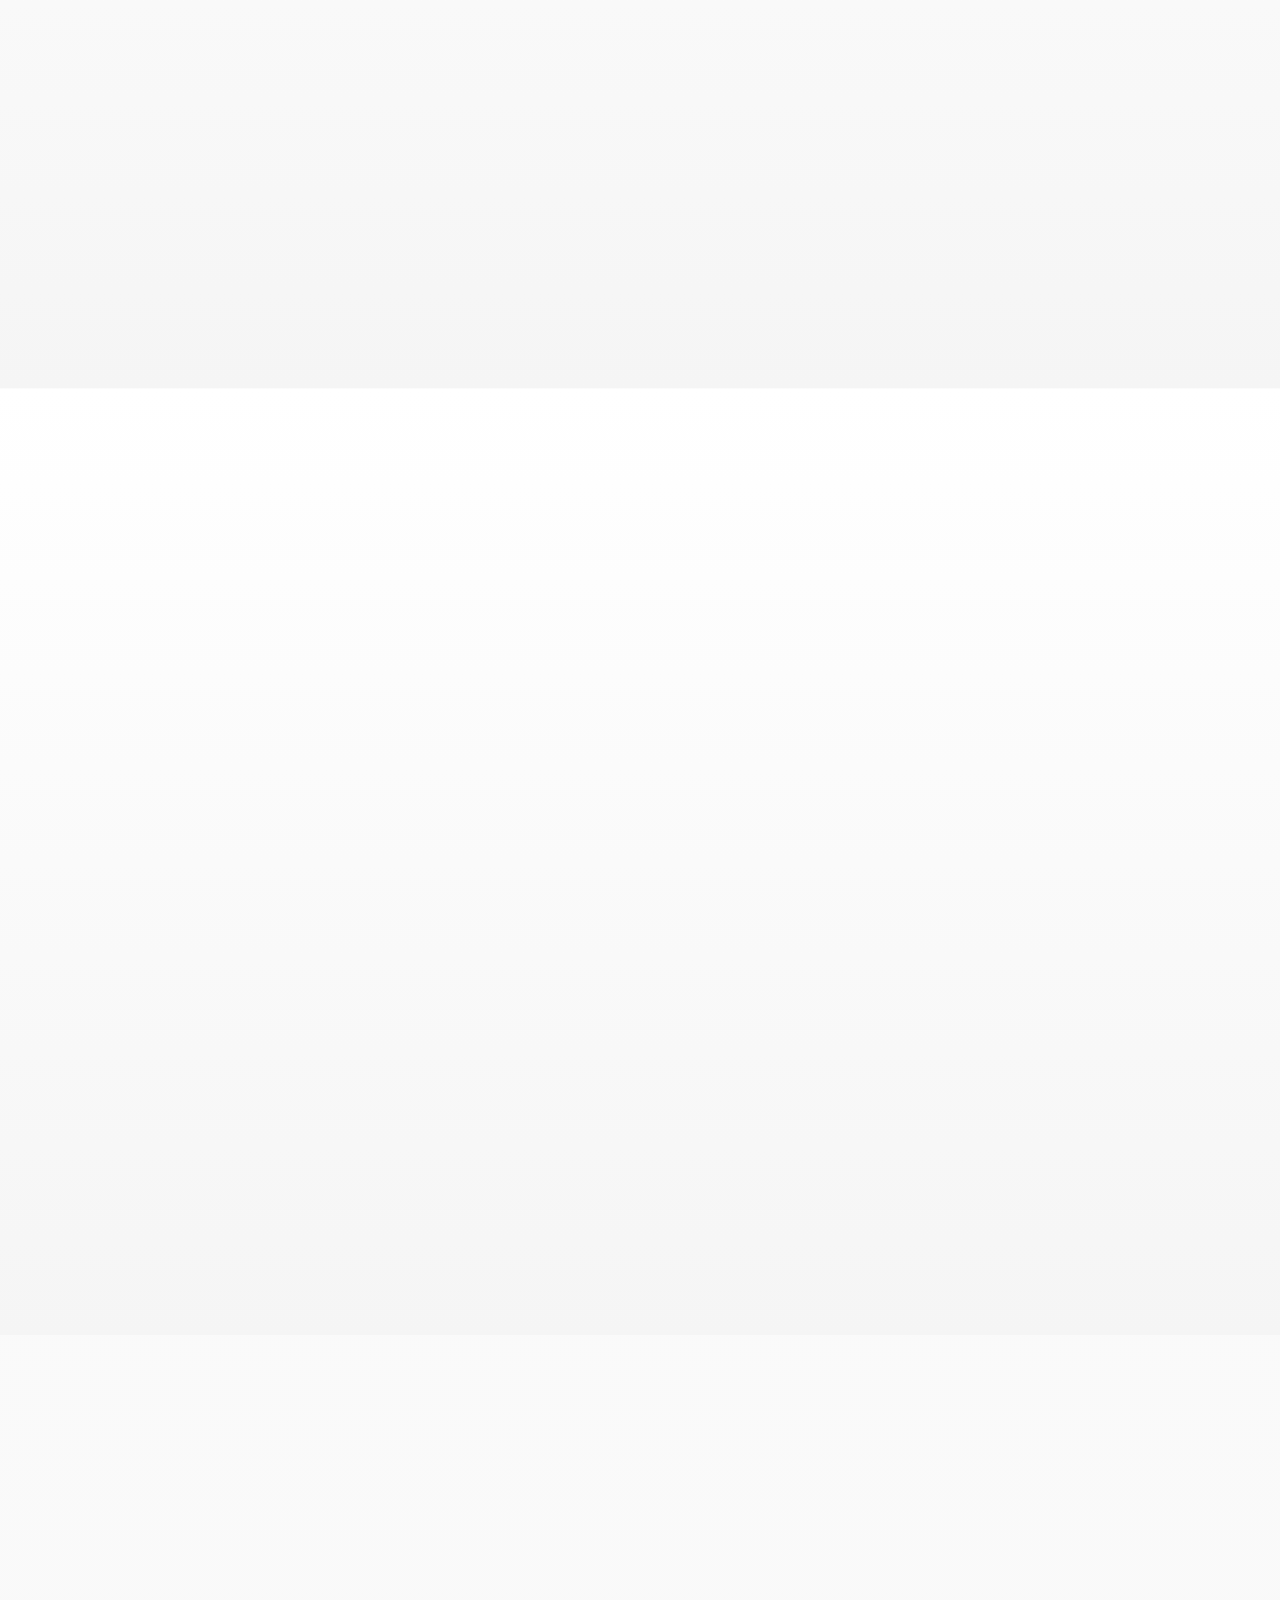
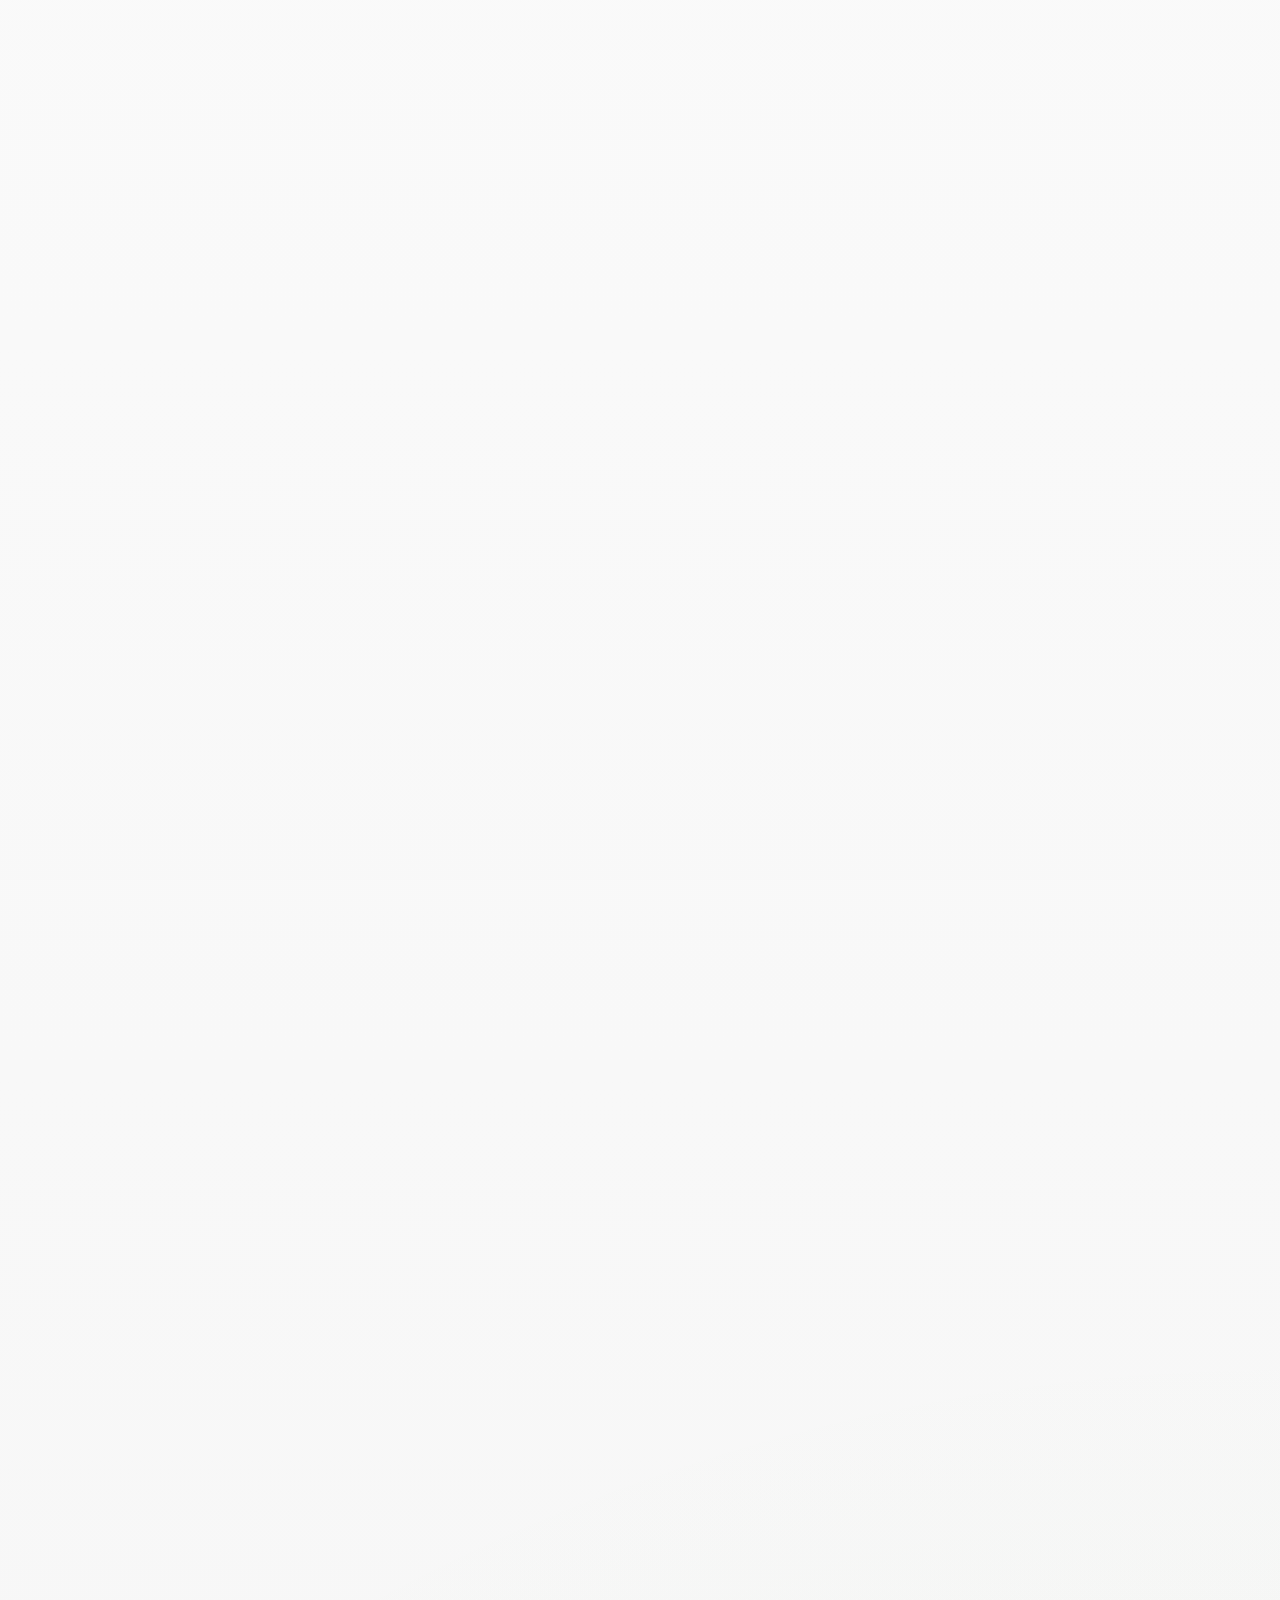
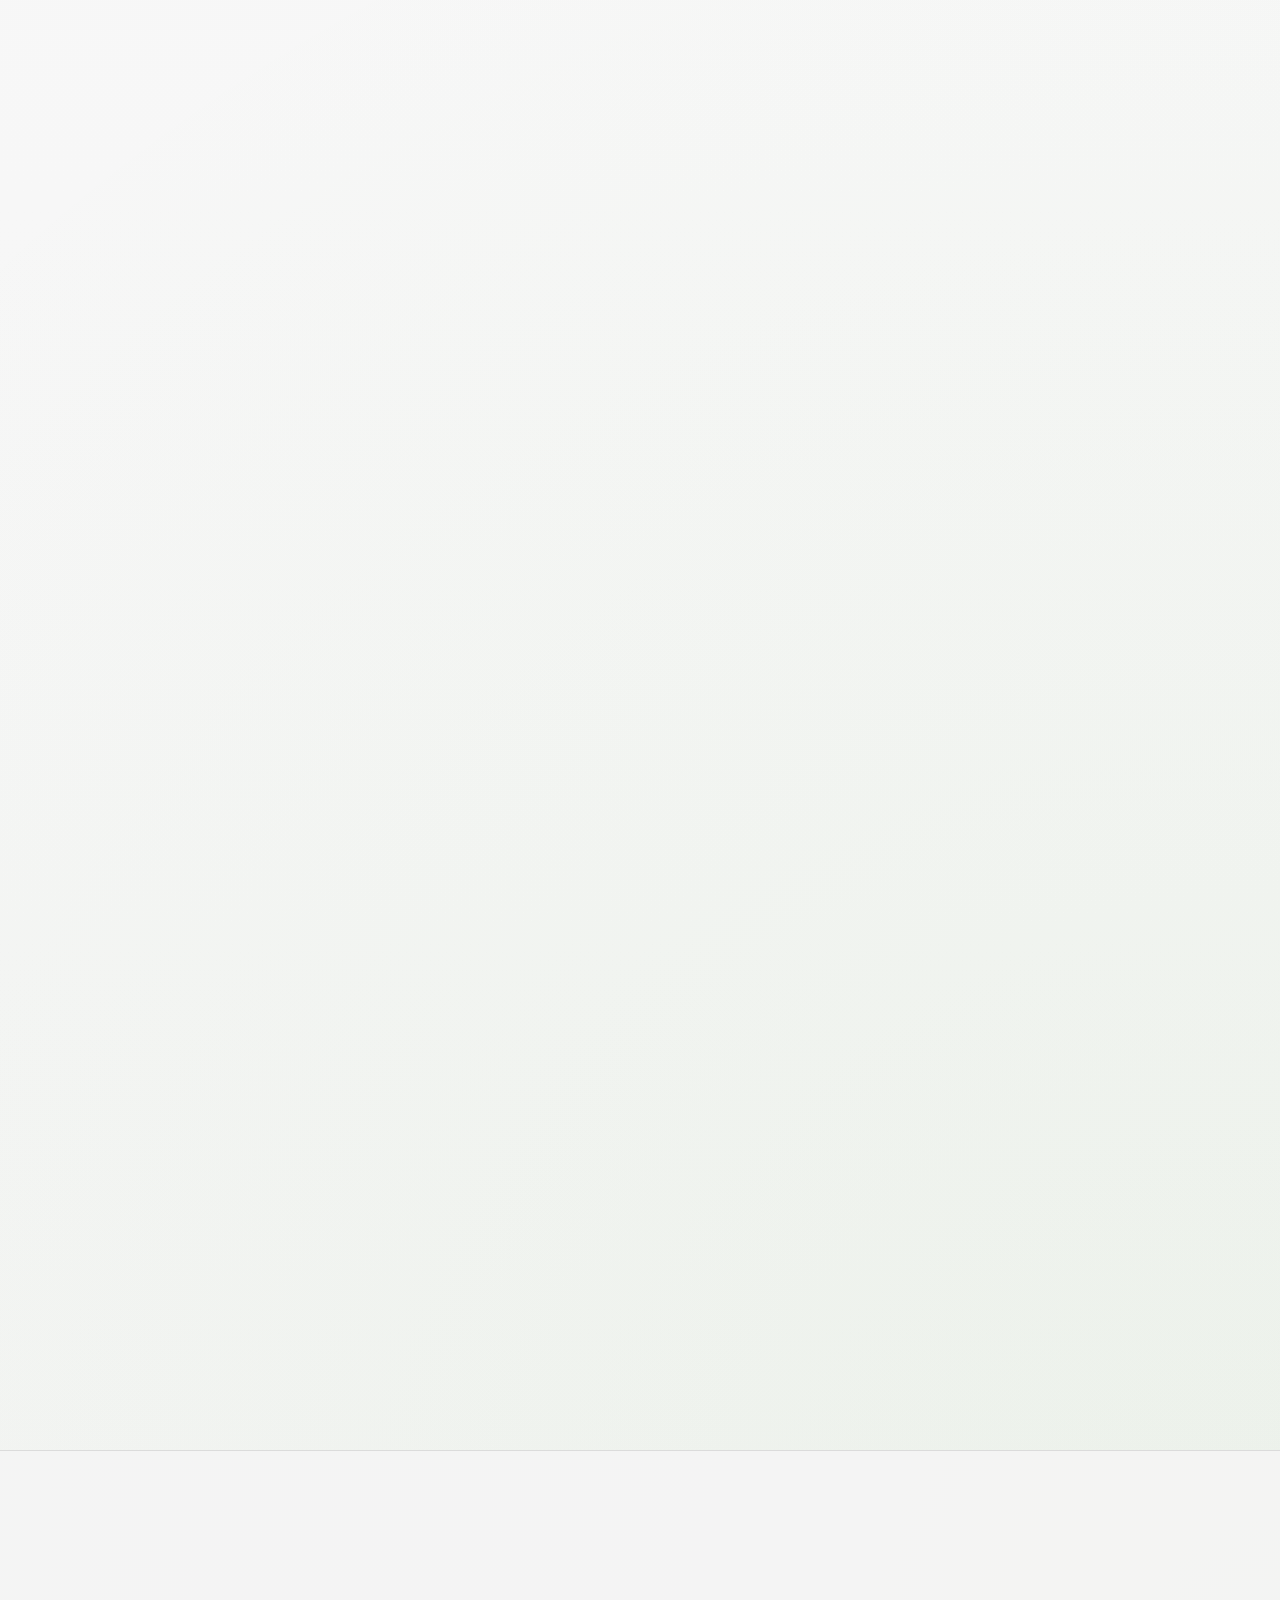
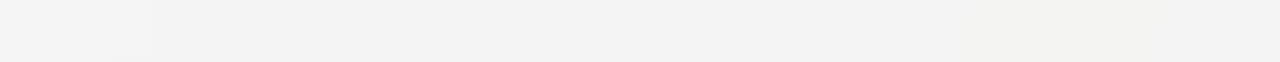
==== commit 7d92fd0a: "Optimize deferred sections and simplify form notes" ====
--- a/index.html
+++ b/index.html
@@ -606,7 +606,7 @@
       </div>
     </section>
 
-    <section class="section package-section" id="see-the-package">
+    <section class="section package-section deferred-section" id="see-the-package">
       <div class="container">
         <div class="package-scene reveal">
           <div class="package-scene__glow" aria-hidden="true"></div>
@@ -686,7 +686,7 @@
       </div>
     </section>
 
-    <section class="section performance-section" id="performance">
+    <section class="section performance-section deferred-section" id="performance">
       <div class="container">
         <div class="section-copy center reveal">
           <h2>Why the system <span>performs on site</span></h2>
@@ -703,7 +703,7 @@
                 </div>
                 <div class="performance-panel__body">
                   <div class="performance-panel__icon-shell">
-                    <img class="performance-panel__icon" src="site_icons_green_samplehex_svg/shield_icon.svg" alt="" width="1024" height="1024" loading="lazy" decoding="async" fetchpriority="low" aria-hidden="true">
+                    <img class="performance-panel__icon" src="site_icons_svg_green/shield_icon.svg" alt="" width="1024" height="1024" loading="lazy" decoding="async" fetchpriority="low" aria-hidden="true">
                   </div>
                   <div class="performance-panel__copy">
                     <h3>Protected steel for long-term corrosion resistance</h3>
@@ -719,7 +719,7 @@
                 </div>
                 <div class="performance-panel__body">
                   <div class="performance-panel__icon-shell">
-                    <img class="performance-panel__icon" src="site_icons_green_samplehex_svg/rivet_icon.svg" alt="" width="1024" height="1024" loading="lazy" decoding="async" fetchpriority="low" aria-hidden="true">
+                    <img class="performance-panel__icon" src="site_icons_svg_green/rivet_icon.svg" alt="" width="1024" height="1024" loading="lazy" decoding="async" fetchpriority="low" aria-hidden="true">
                   </div>
                   <div class="performance-panel__copy">
                     <h3>Controlled fastening logic with rivets</h3>
@@ -735,7 +735,7 @@
                 </div>
                 <div class="performance-panel__body">
                   <div class="performance-panel__icon-shell">
-                    <img class="performance-panel__icon" src="site_icons_green_samplehex_svg/sparkles_icon.svg" alt="" width="1024" height="1024" loading="lazy" decoding="async" fetchpriority="low" aria-hidden="true">
+                    <img class="performance-panel__icon" src="site_icons_svg_green/sparkles_icon.svg" alt="" width="1024" height="1024" loading="lazy" decoding="async" fetchpriority="low" aria-hidden="true">
                   </div>
                   <div class="performance-panel__copy">
                     <h3>Factory geometry for cleaner finishes</h3>
@@ -751,7 +751,7 @@
                 </div>
                 <div class="performance-panel__body">
                   <div class="performance-panel__icon-shell">
-                    <img class="performance-panel__icon" src="site_icons_green_samplehex_svg/plan_icon.svg" alt="" width="1024" height="1024" loading="lazy" decoding="async" fetchpriority="low" aria-hidden="true">
+                    <img class="performance-panel__icon" src="site_icons_svg_green/plan_icon.svg" alt="" width="1024" height="1024" loading="lazy" decoding="async" fetchpriority="low" aria-hidden="true">
                   </div>
                   <div class="performance-panel__copy">
                     <h3>Precision prefab assembly, ready to install</h3>
@@ -767,7 +767,7 @@
                 </div>
                 <div class="performance-panel__body">
                   <div class="performance-panel__icon-shell">
-                    <img class="performance-panel__icon" src="site_icons_green_samplehex_svg/leaf_icon.svg" alt="" width="1024" height="1024" loading="lazy" decoding="async" fetchpriority="low" aria-hidden="true">
+                    <img class="performance-panel__icon" src="site_icons_svg_green/leaf_icon.svg" alt="" width="1024" height="1024" loading="lazy" decoding="async" fetchpriority="low" aria-hidden="true">
                   </div>
                   <div class="performance-panel__copy">
                     <h3>Lightweight components for easier handling</h3>
@@ -783,7 +783,7 @@
                 </div>
                 <div class="performance-panel__body">
                   <div class="performance-panel__icon-shell">
-                    <img class="performance-panel__icon" src="site_icons_green_samplehex_svg/helmet_icon.svg" alt="" width="1024" height="1024" loading="lazy" decoding="async" fetchpriority="low" aria-hidden="true">
+                    <img class="performance-panel__icon" src="site_icons_svg_green/helmet_icon.svg" alt="" width="1024" height="1024" loading="lazy" decoding="async" fetchpriority="low" aria-hidden="true">
                   </div>
                   <div class="performance-panel__copy">
                     <h3>No specialized framing crew required</h3>
@@ -797,7 +797,7 @@
       </div>
     </section>
 
-    <section class="section homeowner-section" id="homeowner-support">
+    <section class="section homeowner-section deferred-section" id="homeowner-support">
       <div class="container">
         <div class="section-copy center reveal">
           <h2>Turn your framing package into a <span>stronger homeowner proposal</span></h2>
@@ -881,7 +881,7 @@
       </div>
     </section>
 
-    <section class="section faq-section" id="faq">
+    <section class="section faq-section deferred-section" id="faq">
       <div class="container">
         <div class="section-copy center reveal">
           <h2>FAQ</h2>
@@ -932,7 +932,7 @@
       </div>
     </section>
 
-    <section class="section send-plans-section" id="send-plans">
+    <section class="section send-plans-section deferred-section" id="send-plans">
       <div class="container">
         <div class="section-copy center reveal">
           <h2>You know wood<br>Now see the <span>upside of building with ECOLIT</span></h2>
@@ -993,7 +993,7 @@
 
               <div class="field field-full">
                 <label for="notes">Project Notes</label>
-                <textarea id="notes" name="notes" rows="6" placeholder="Share project scope, documentation status, and coordination priorities." required></textarea>
+                <textarea id="notes" name="notes" rows="6" required></textarea>
               </div>
             </div>
 
@@ -1016,7 +1016,7 @@
     </section>
   </main>
 
-  <footer class="site-footer">
+  <footer class="site-footer deferred-footer">
     <div class="container footer-shell">
       <div class="footer-brand">
         <a class="brand brand--footer" href="#top" aria-label="ECOLIT home">
--- a/assets/css/main.css
+++ b/assets/css/main.css
@@ -1180,18 +1180,30 @@
   align-items:start
 }
 .performance-panel__icon-shell{
+  position:relative;
   display:grid;
   place-items:center;
   width:var(--performance-icon-size);
   aspect-ratio:1;
-  align-self:center
+  align-self:center;
+  isolation:isolate
 }
 .performance-panel__icon-shell::before{
-  content:none
+  content:"";
+  position:absolute;
+  inset:0;
+  border-radius:22px;
+  background:
+    radial-gradient(circle at 50% 34%,rgba(163,225,75,.28) 0,rgba(163,225,75,.14) 38%,rgba(79,174,50,.06) 72%,rgba(79,174,50,0) 100%),
+    linear-gradient(180deg,rgba(255,255,255,.94),rgba(243,249,235,.98));
+  clip-path:polygon(50% 3%,87% 24%,87% 76%,50% 97%,13% 76%,13% 24%);
+  box-shadow:inset 0 1px 0 rgba(255,255,255,.82),0 12px 24px rgba(79,174,50,.12);
+  border:1px solid rgba(79,174,50,.12);
+  z-index:-1
 }
 .performance-panel__icon{
-  width:100%;
-  height:100%;
+  width:70%;
+  height:70%;
   object-fit:contain;
   filter:drop-shadow(0 16px 22px rgba(17,163,60,.1))
 }
@@ -1374,6 +1386,22 @@
 .footer-links{display:grid;gap:12px}
 .footer-links li,.footer-links a{font-size:15px;line-height:1.64;color:var(--muted)}
 .footer-links a:hover,.footer-links a:focus-visible{color:var(--accent-deep)}
+
+@supports (content-visibility: auto){
+  .deferred-section,
+  .deferred-footer{
+    content-visibility:auto;
+    contain-intrinsic-size:1px 960px
+  }
+  .showcase-section.deferred-section{contain-intrinsic-size:1px 1120px}
+  .path-section.deferred-section{contain-intrinsic-size:1px 980px}
+  .package-section.deferred-section{contain-intrinsic-size:1px 860px}
+  .performance-section.deferred-section{contain-intrinsic-size:1px 820px}
+  .homeowner-section.deferred-section{contain-intrinsic-size:1px 760px}
+  .faq-section.deferred-section{contain-intrinsic-size:1px 780px}
+  .send-plans-section.deferred-section{contain-intrinsic-size:1px 1040px}
+  .deferred-footer{contain-intrinsic-size:1px 220px}
+}
 
 .reveal{opacity:1;transform:none}
 html.js .reveal{opacity:0;transform:translateY(24px);transition:opacity .7s ease,transform .7s ease}
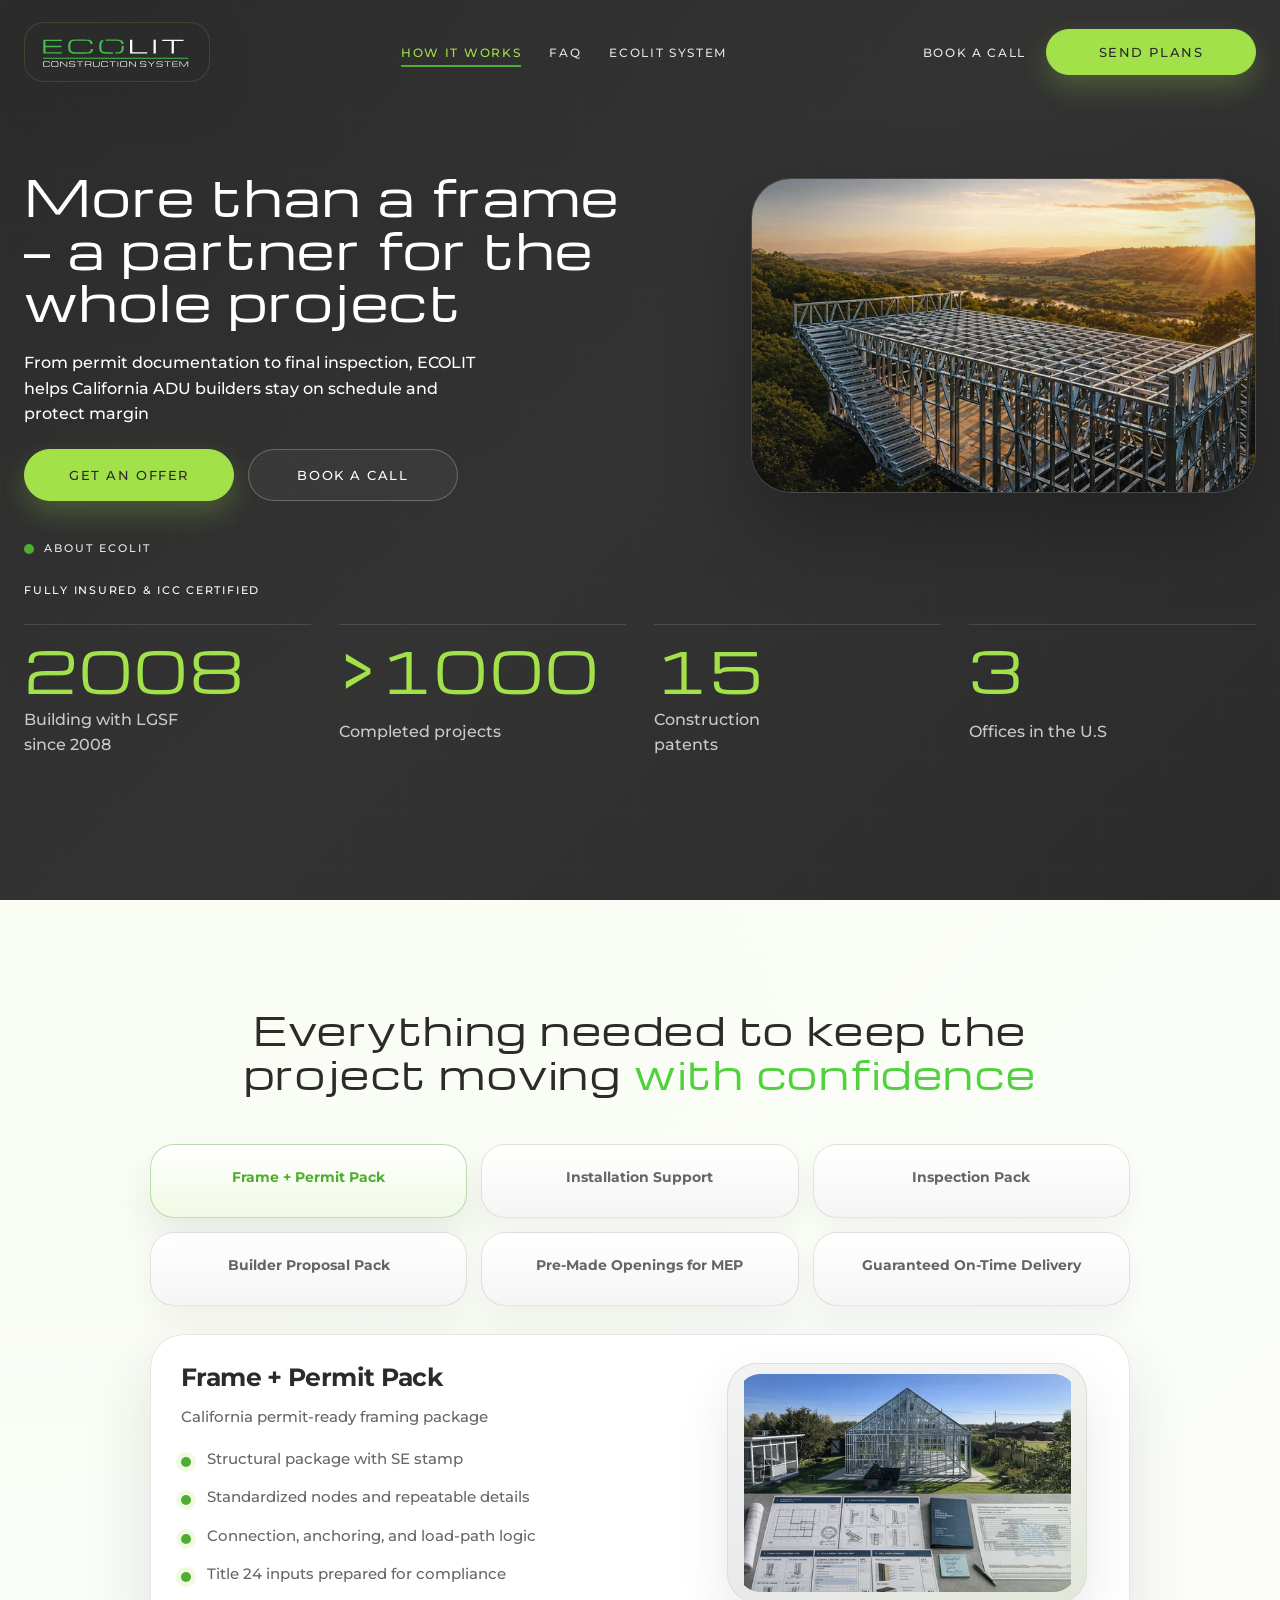
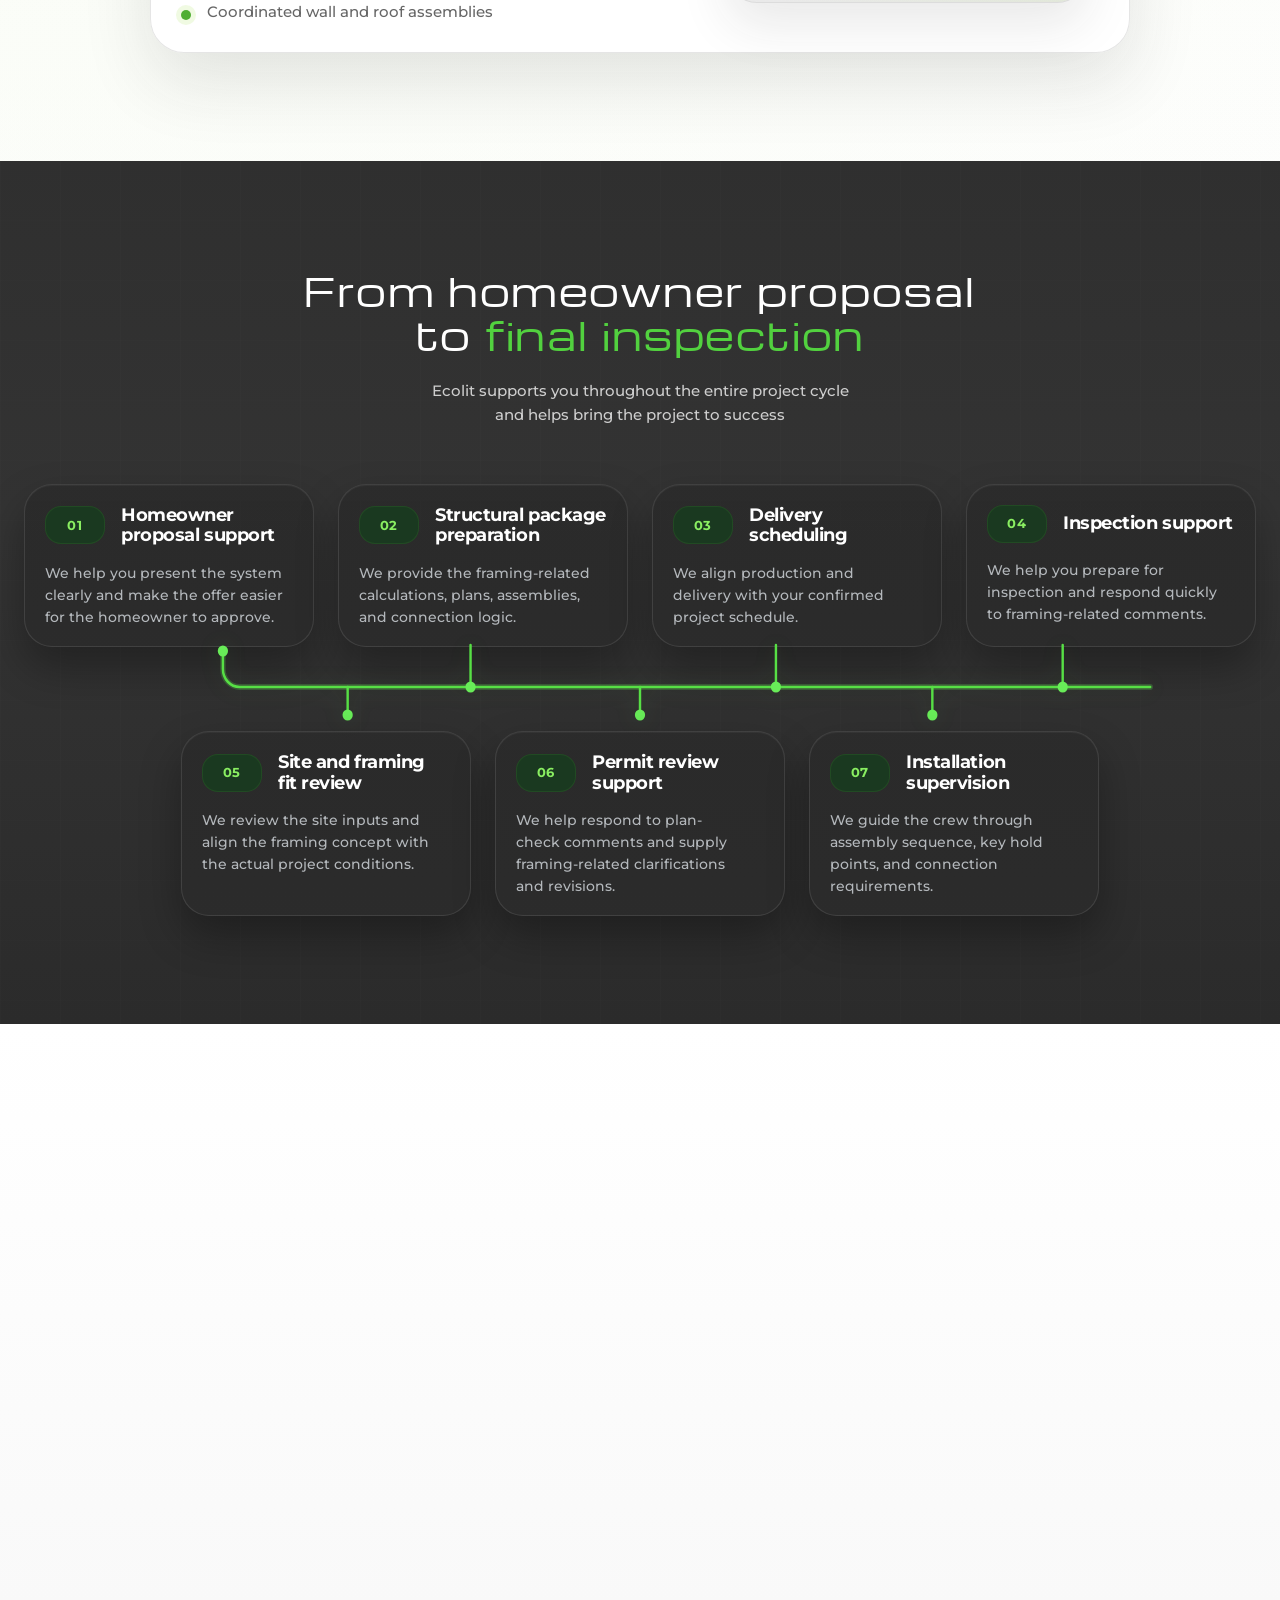
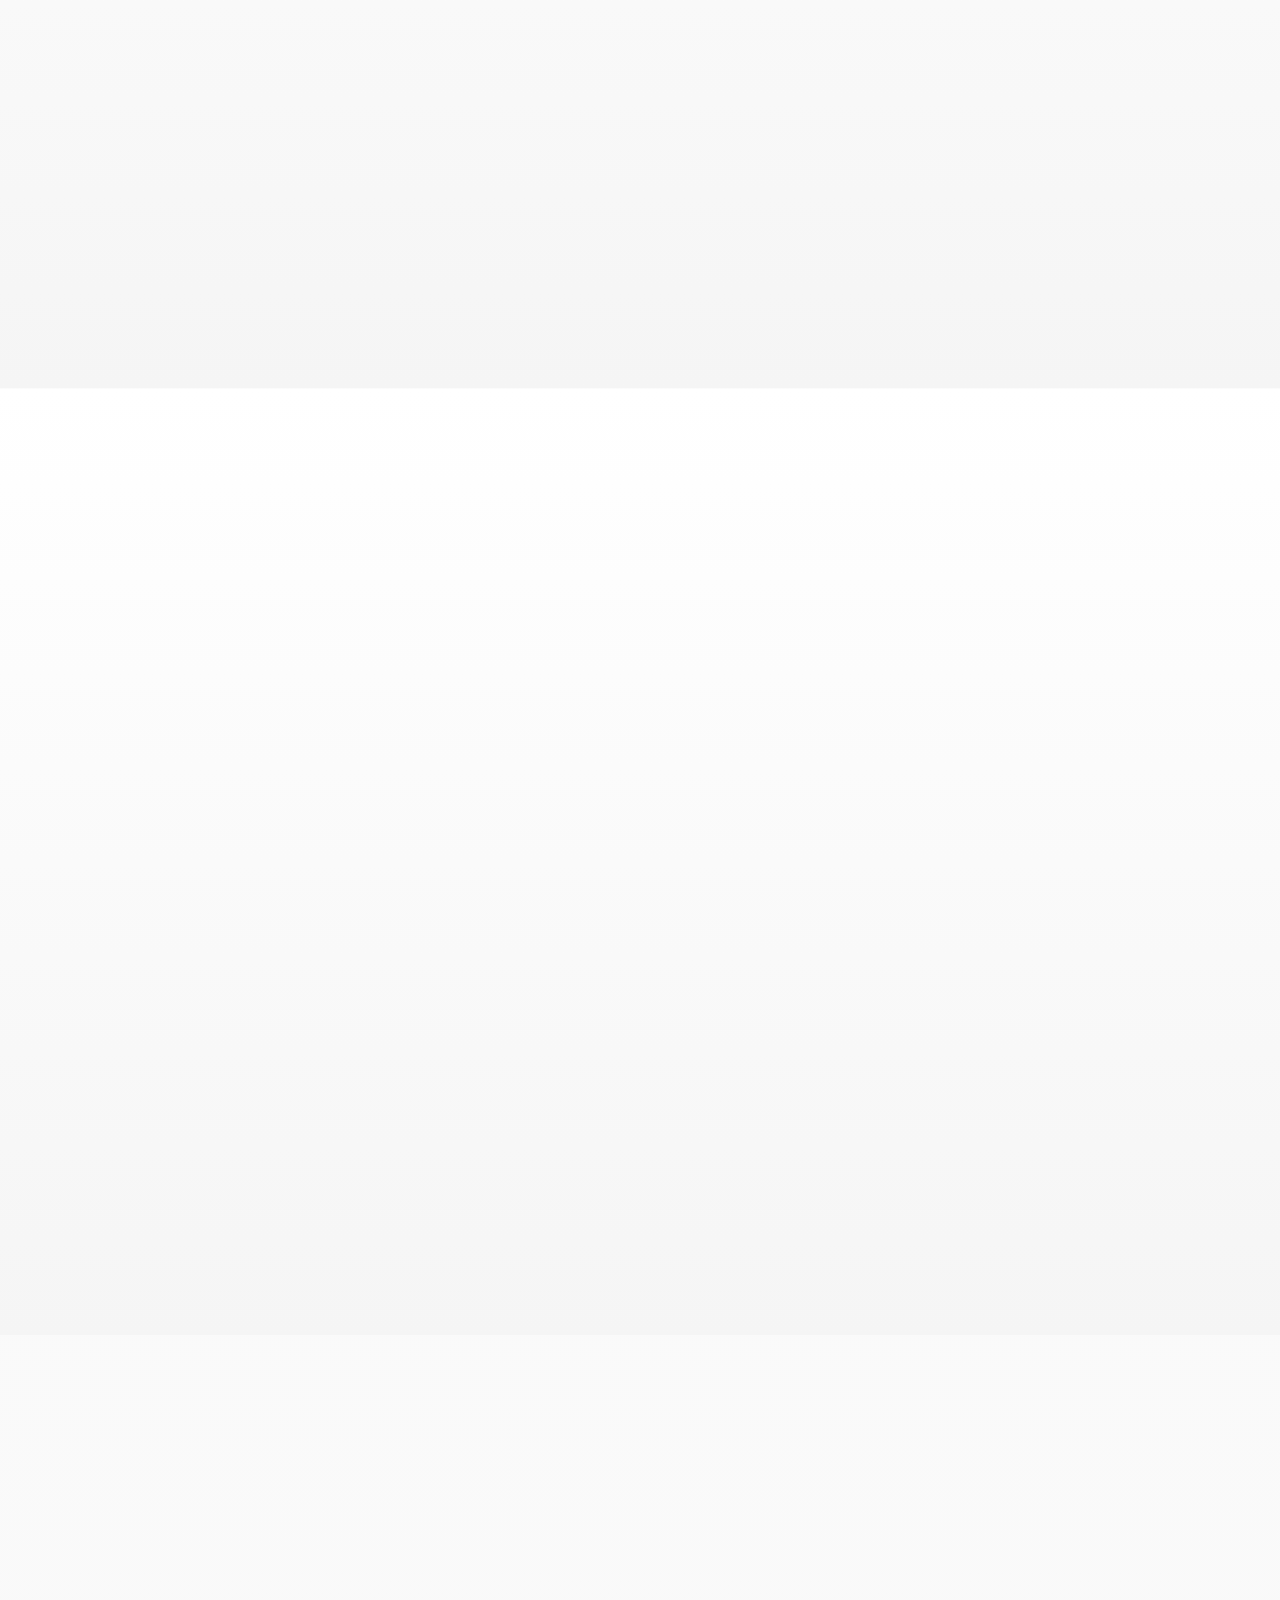
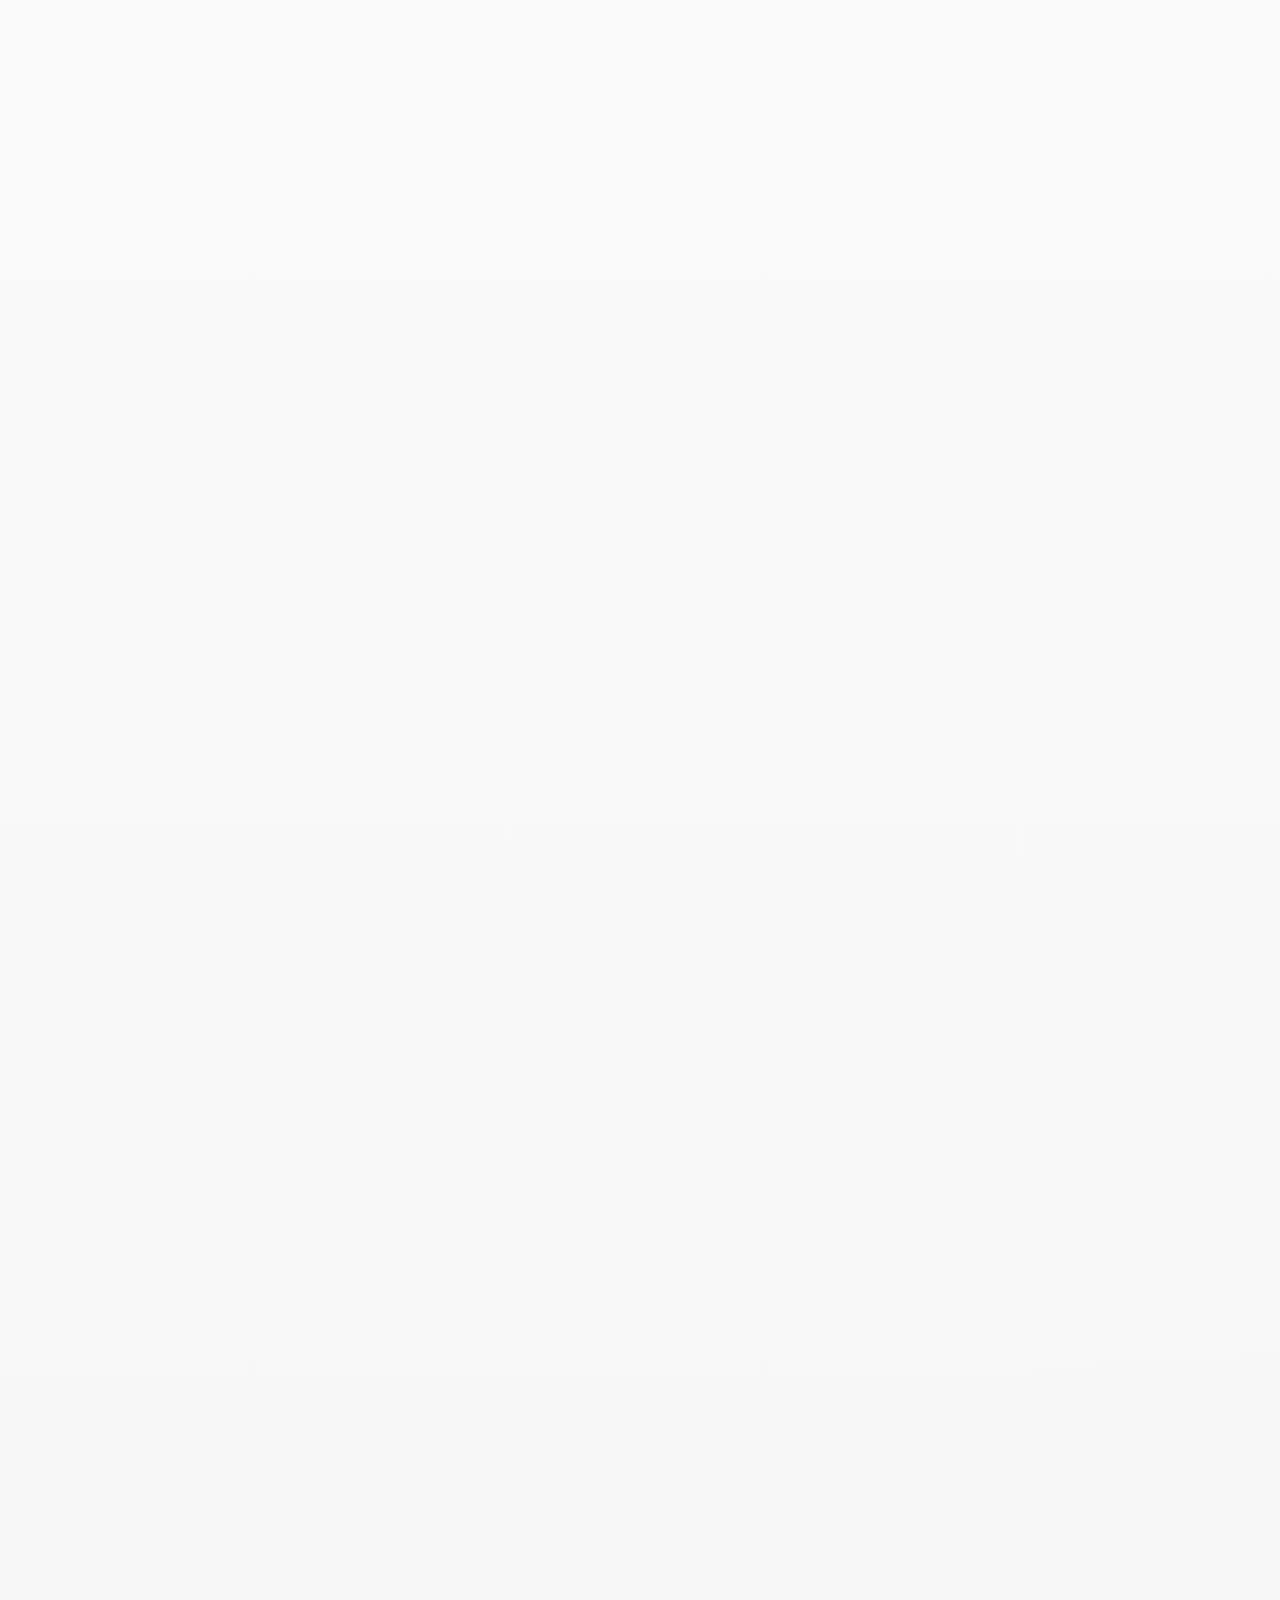
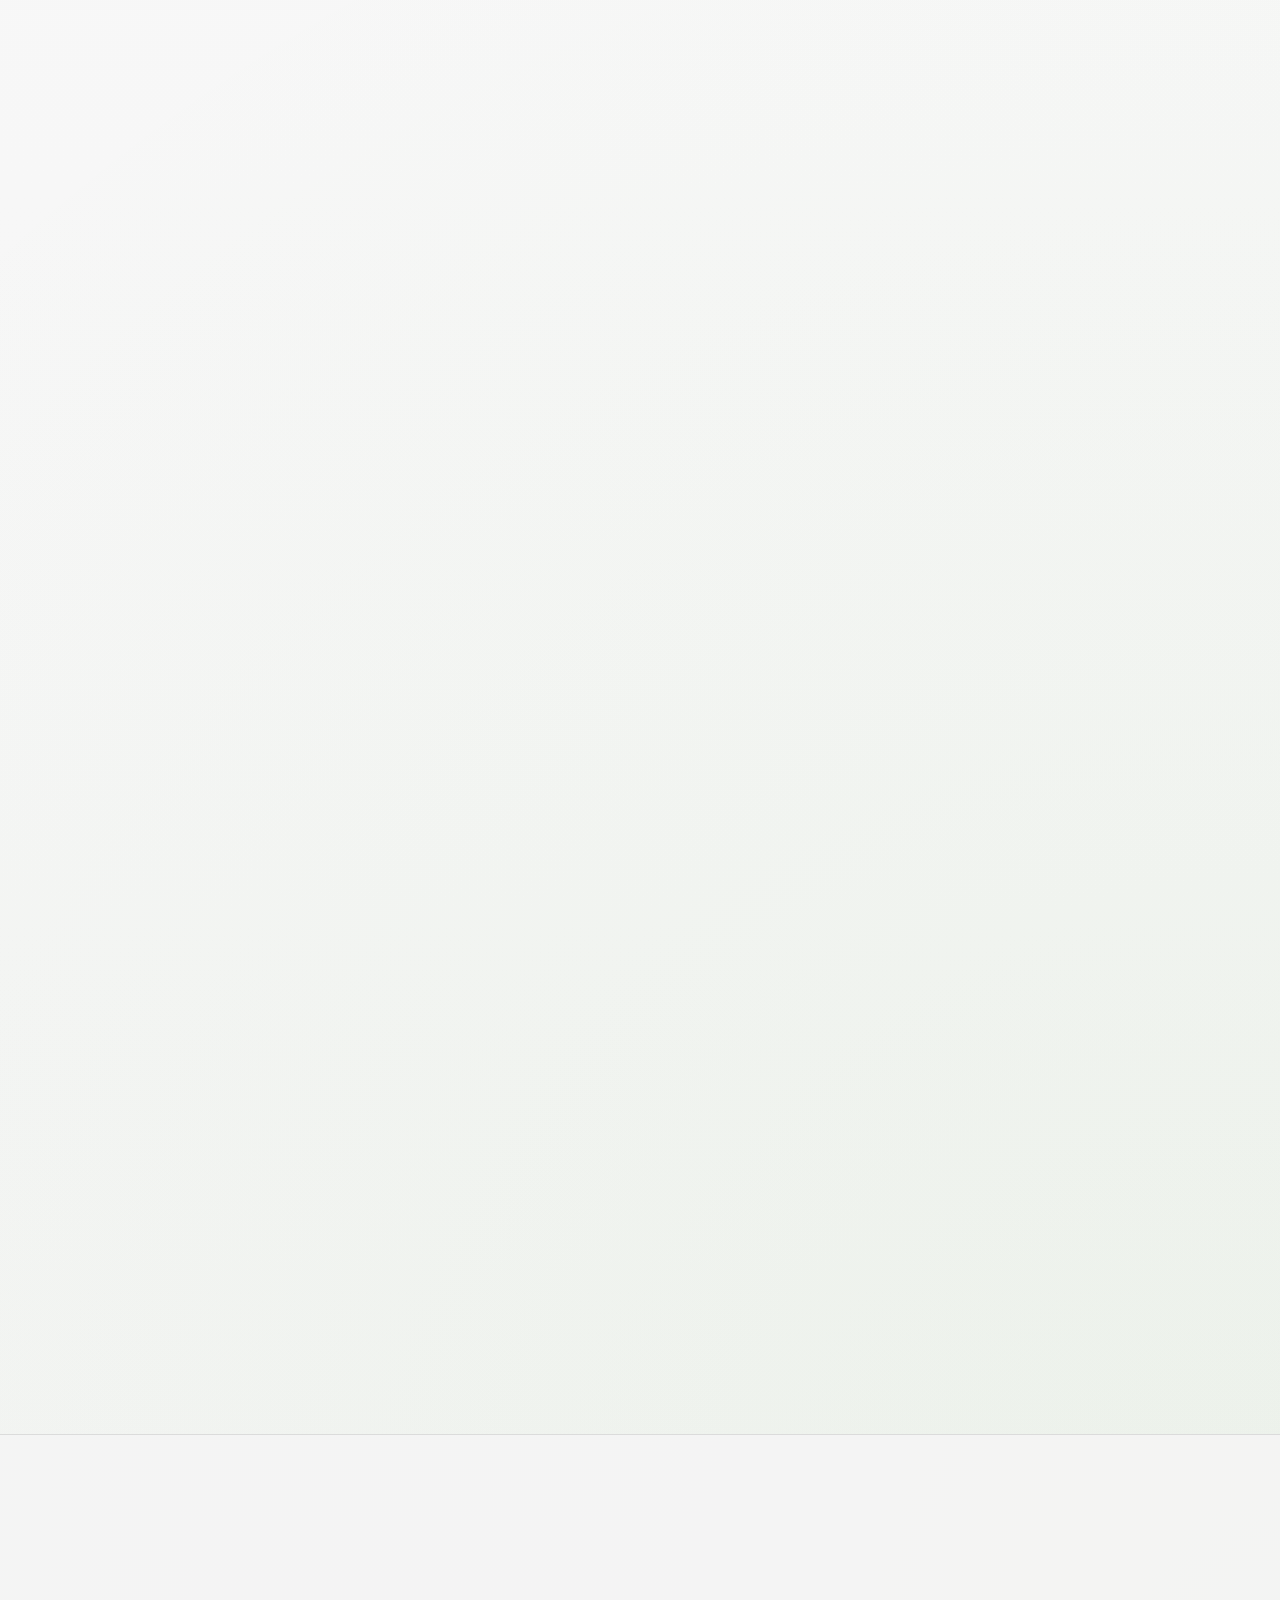
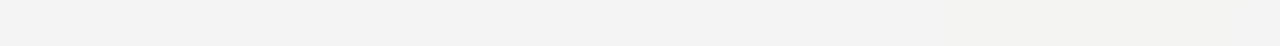
==== commit 08604b00: "Make build start field optional" ====
--- a/index.html
+++ b/index.html
@@ -982,8 +982,8 @@
               </div>
 
               <div class="field">
-                <label for="build-start">Expected Build Start</label>
-                <input id="build-start" name="build_start" type="text" placeholder="Q3 2026" required>
+                <label for="build-start">Expected Build Start (optional)</label>
+                <input id="build-start" name="build_start" type="text" placeholder="Q3 2026">
               </div>
 
               <div class="field">
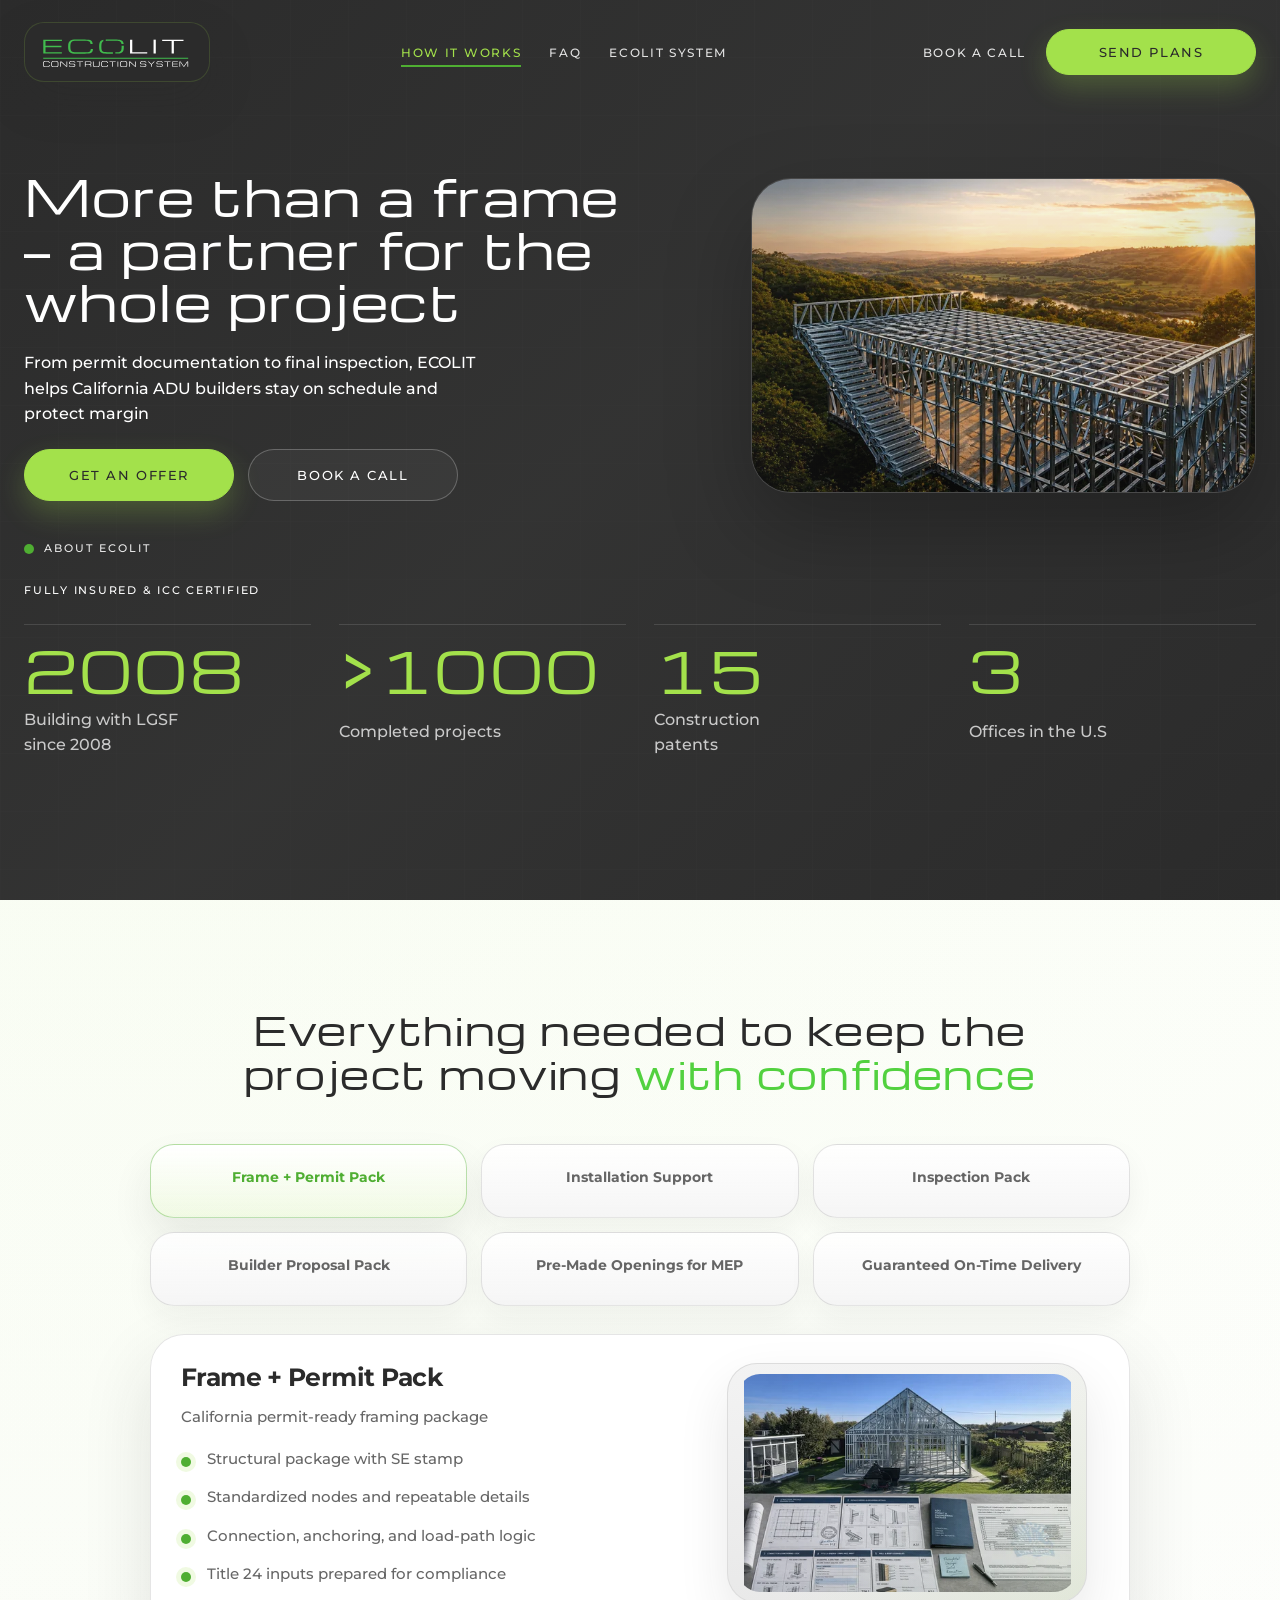
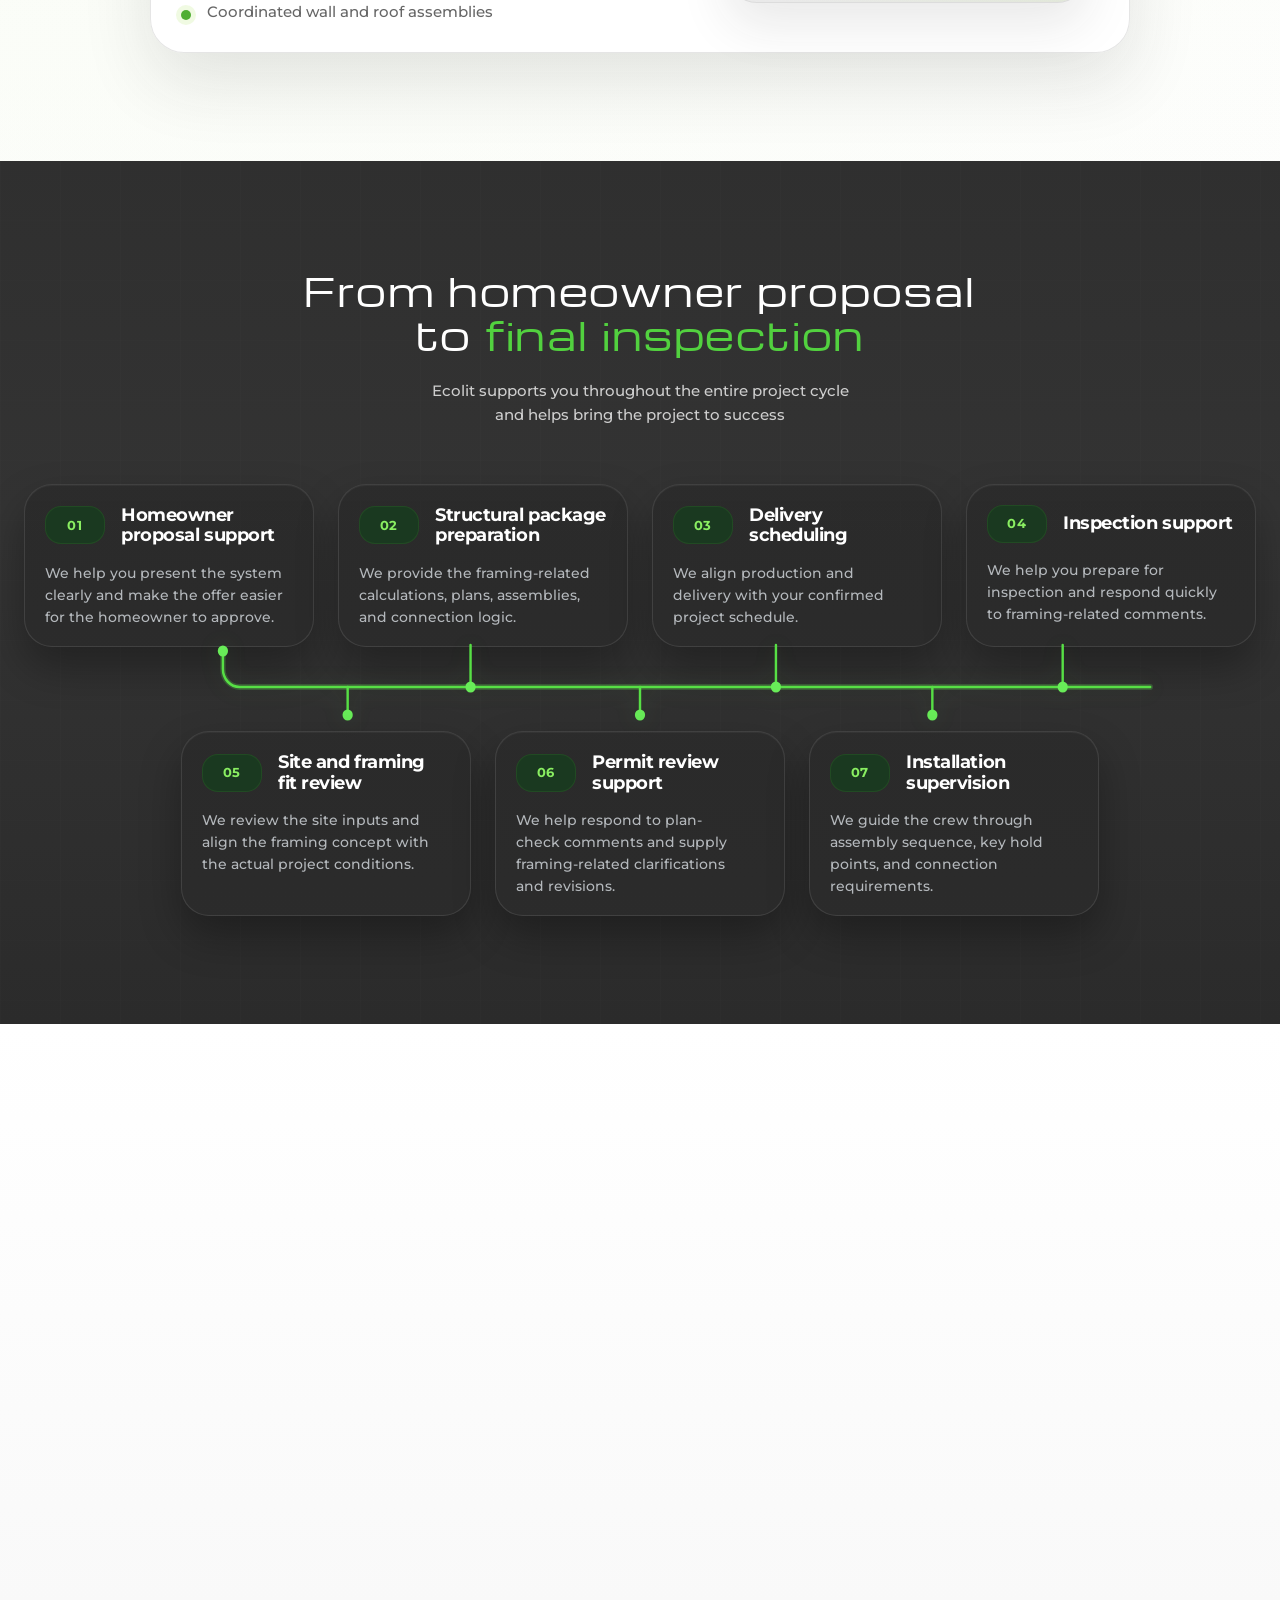
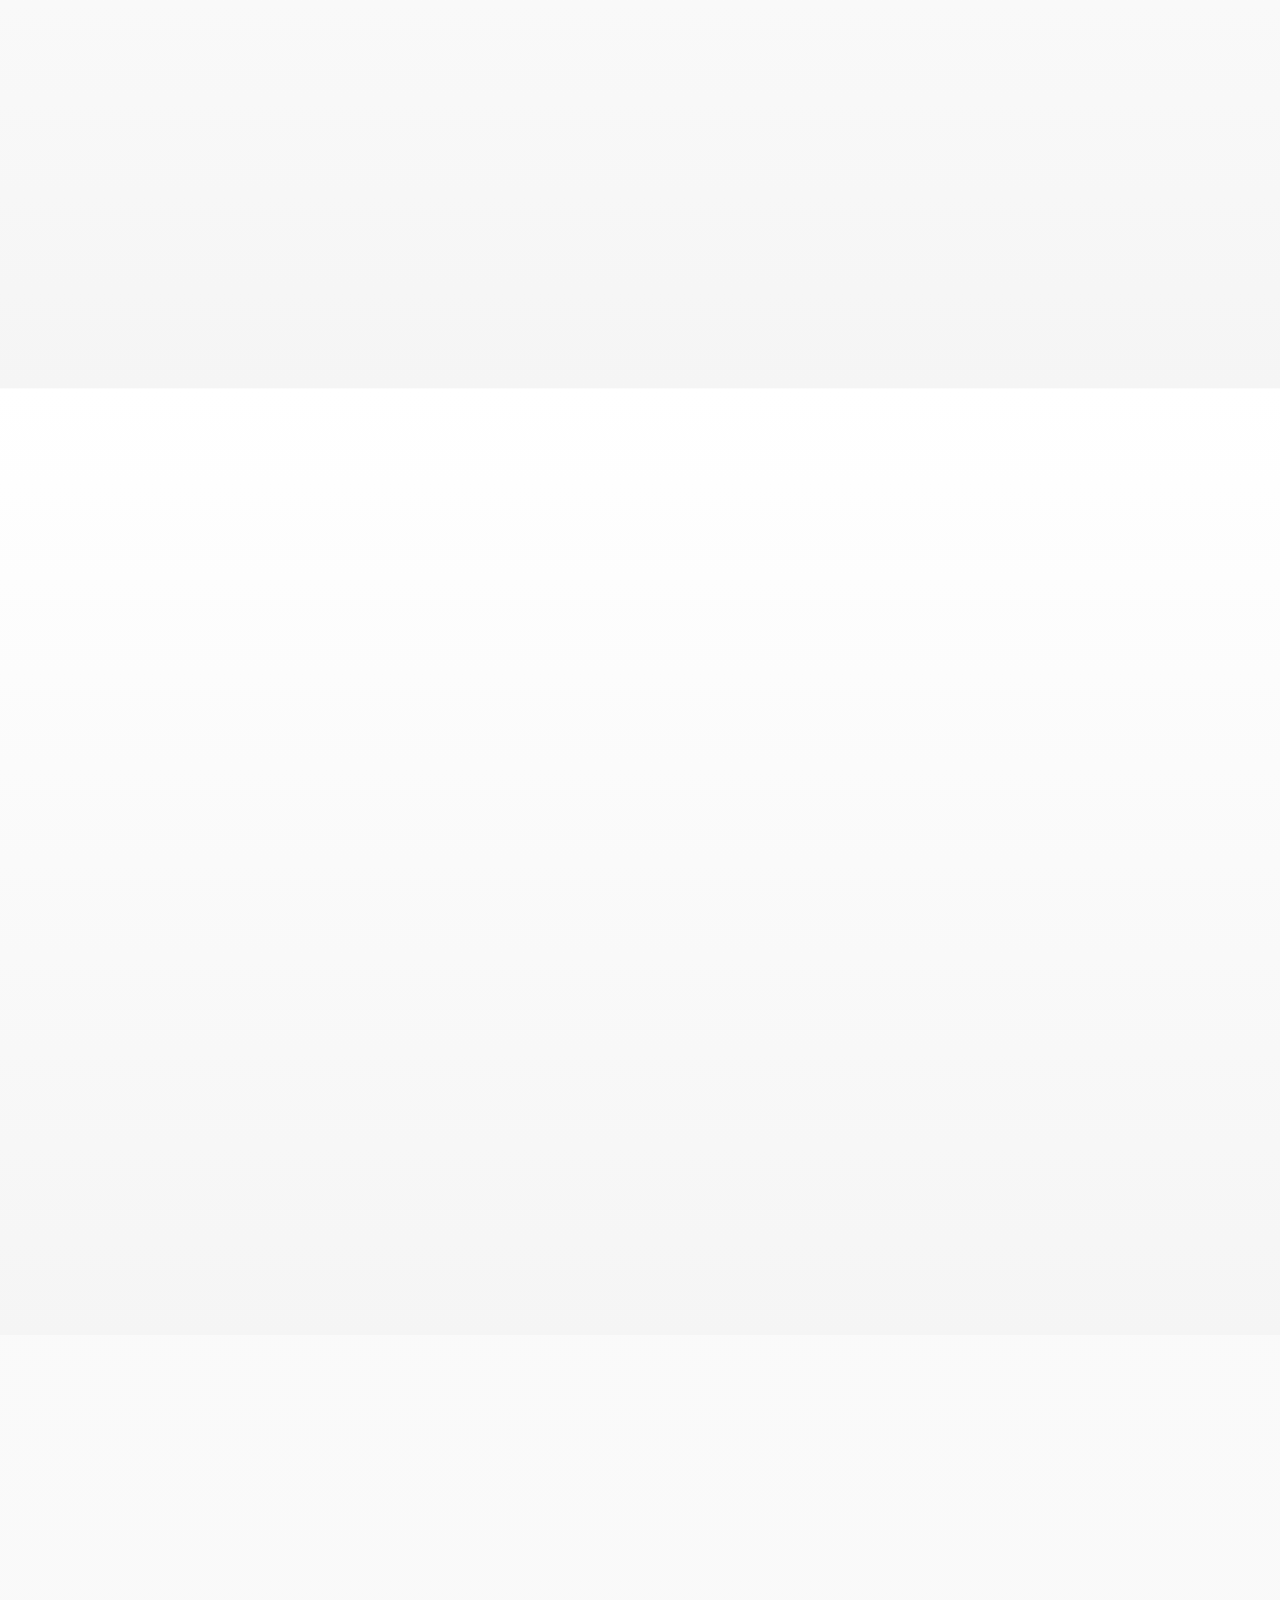
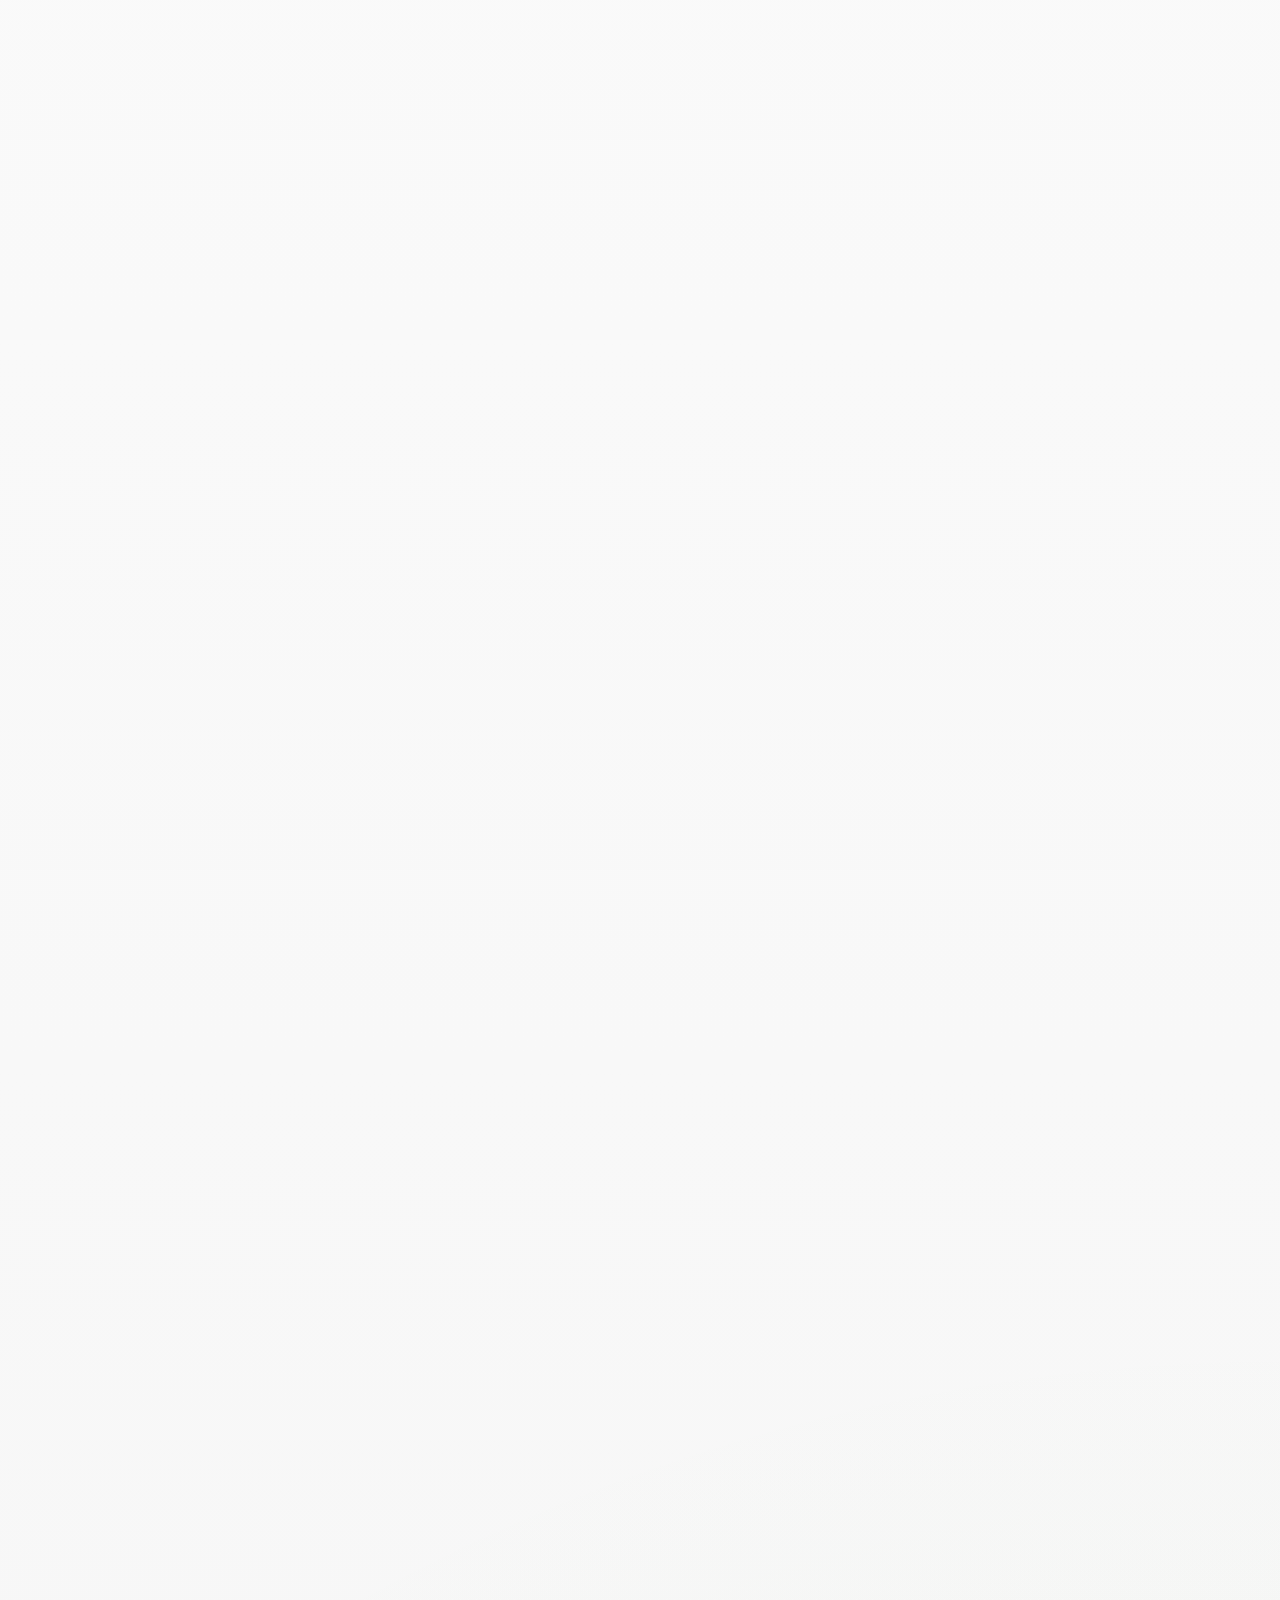
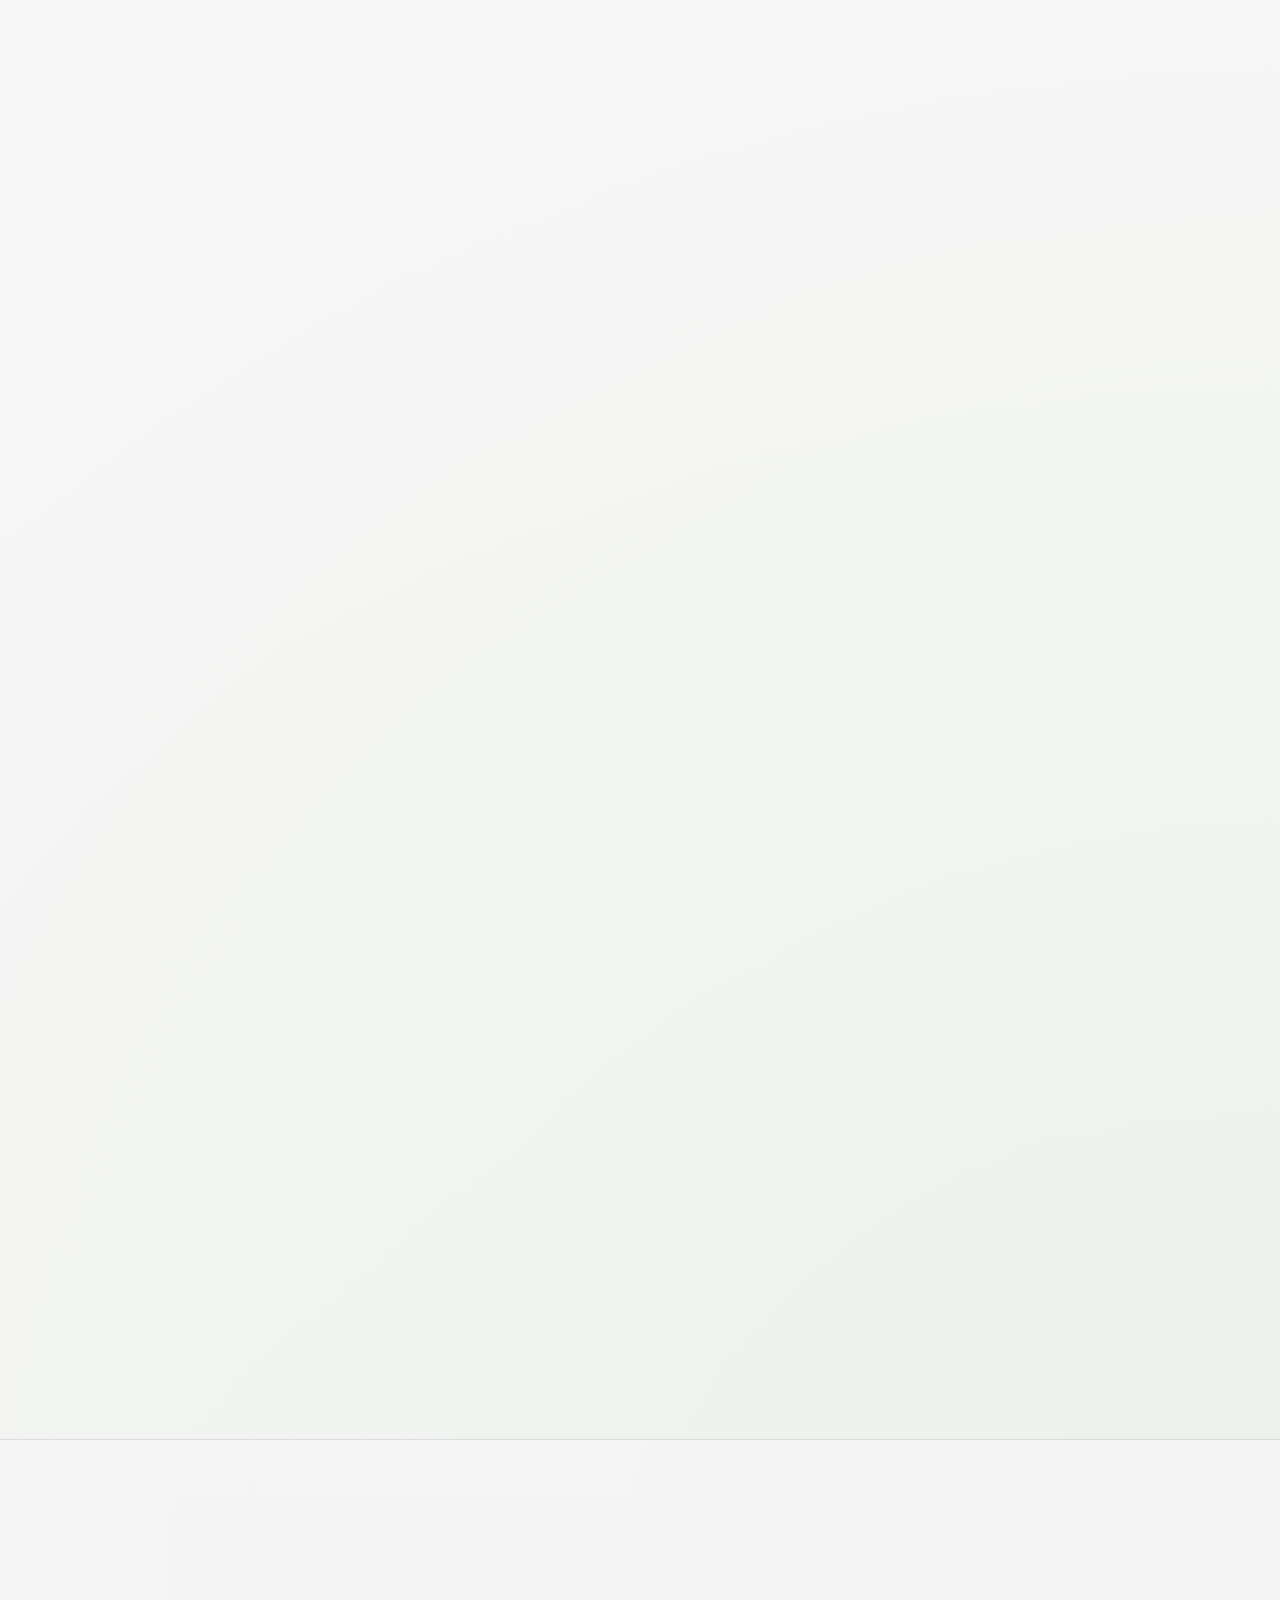
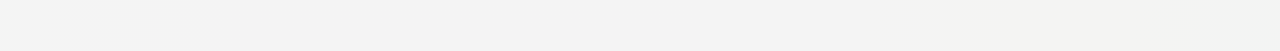
==== commit 32b632e7: "Adjust frame cost copy percentages" ====
--- a/index.html
+++ b/index.html
@@ -73,7 +73,7 @@
           "name": "Is ECOLIT more expensive than wood?",
           "acceptedAnswer": {
             "@type": "Answer",
-            "text": "Our frame typically costs about 40% more than wood framing materials alone, but at the total project level that usually means only about 1-2% of the overall budget. For the homeowner, it's a small price to pay for higher quality and lower operating costs. For the builder, it can often be offset through lower labor, faster assembly, and less rework in finishing. Steel can also be presented simply as an alternative to wood, giving the client a clear side-by-side choice."
+            "text": "Our frame typically costs about 20% more than wood framing materials alone, but at the total project level that usually means only about 1% of the overall budget. For the homeowner, it's a small price to pay for higher quality and lower operating costs. For the builder, it can often be offset through lower labor, faster assembly, and less rework in finishing. Steel can also be presented simply as an alternative to wood, giving the client a clear side-by-side choice."
           }
         },
         {
@@ -890,7 +890,7 @@
         <div class="faq-list reveal">
           <details class="faq-item">
             <summary>Is ECOLIT more expensive than wood?</summary>
-            <p>Our frame typically costs about 40% more than wood framing materials alone, but at the total project level that usually means only about 1-2% of the overall budget. For the homeowner, it's a small price to pay for higher quality and lower operating costs. For the builder, it can often be offset through lower labor, faster assembly, and less rework in finishing. Steel can also be presented simply as an alternative to wood, giving the client a clear side-by-side choice.</p>
+            <p>Our frame typically costs about 20% more than wood framing materials alone, but at the total project level that usually means only about 1% of the overall budget. For the homeowner, it's a small price to pay for higher quality and lower operating costs. For the builder, it can often be offset through lower labor, faster assembly, and less rework in finishing. Steel can also be presented simply as an alternative to wood, giving the client a clear side-by-side choice.</p>
           </details>
           <details class="faq-item">
             <summary>Do you provide stamped structural packages?</summary>
--- a/assets/css/main.css
+++ b/assets/css/main.css
@@ -1295,23 +1295,40 @@
   display:grid;
   grid-template-columns:92px minmax(0,1fr);
   align-items:start;
-  gap:24px
+  column-gap:24px;
+  row-gap:16px
 }
 .support-panel__icon-image{
   width:92px;
   height:92px;
   display:block;
-  object-fit:contain
+  object-fit:contain;
+  align-self:center
 }
 .support-panel__copy{
-  display:grid;
-  align-content:start
+  display:contents
 }
 .support-label{
   padding:10px 14px;border-radius:var(--r-pill);background:rgba(163,225,75,.16);border:1px solid rgba(163,225,75,.22);color:var(--accent-soft)
 }
-.support-panel h3{margin-top:0;max-width:16ch;font-size:clamp(20px,1.7vw,28px);line-height:1.14;letter-spacing:-.025em;color:var(--surface)}
-.support-panel p{max-width:48ch;margin-top:16px;color:rgba(255,255,255,.82)}
+.support-panel h3{
+  margin:0;
+  grid-column:2;
+  align-self:center;
+  max-width:none;
+  width:100%;
+  font-size:clamp(20px,1.7vw,28px);
+  line-height:1.14;
+  letter-spacing:-.025em;
+  text-wrap:balance;
+  color:var(--surface)
+}
+.support-panel p{
+  margin:0;
+  grid-column:1 / -1;
+  max-width:none;
+  color:rgba(255,255,255,.82)
+}
 
 .faq-list{max-width:920px;margin:0 auto;display:grid;gap:14px}
 .faq-item{
@@ -1577,7 +1594,7 @@
   .package-scene__glow{top:44px;height:250px}
   .package-scene__waves{top:28px;height:196px;opacity:.64}
   .package-scene__dots{top:188px;bottom:8px}
-  .support-panel__body{grid-template-columns:72px minmax(0,1fr);gap:18px}
+  .support-panel__body{grid-template-columns:72px minmax(0,1fr);column-gap:18px;row-gap:14px}
   .support-panel__icon-image{width:72px;height:72px}
   .support-panel h3{max-width:none;font-size:clamp(19px,6vw,24px)}
   .support-panel p{max-width:none}
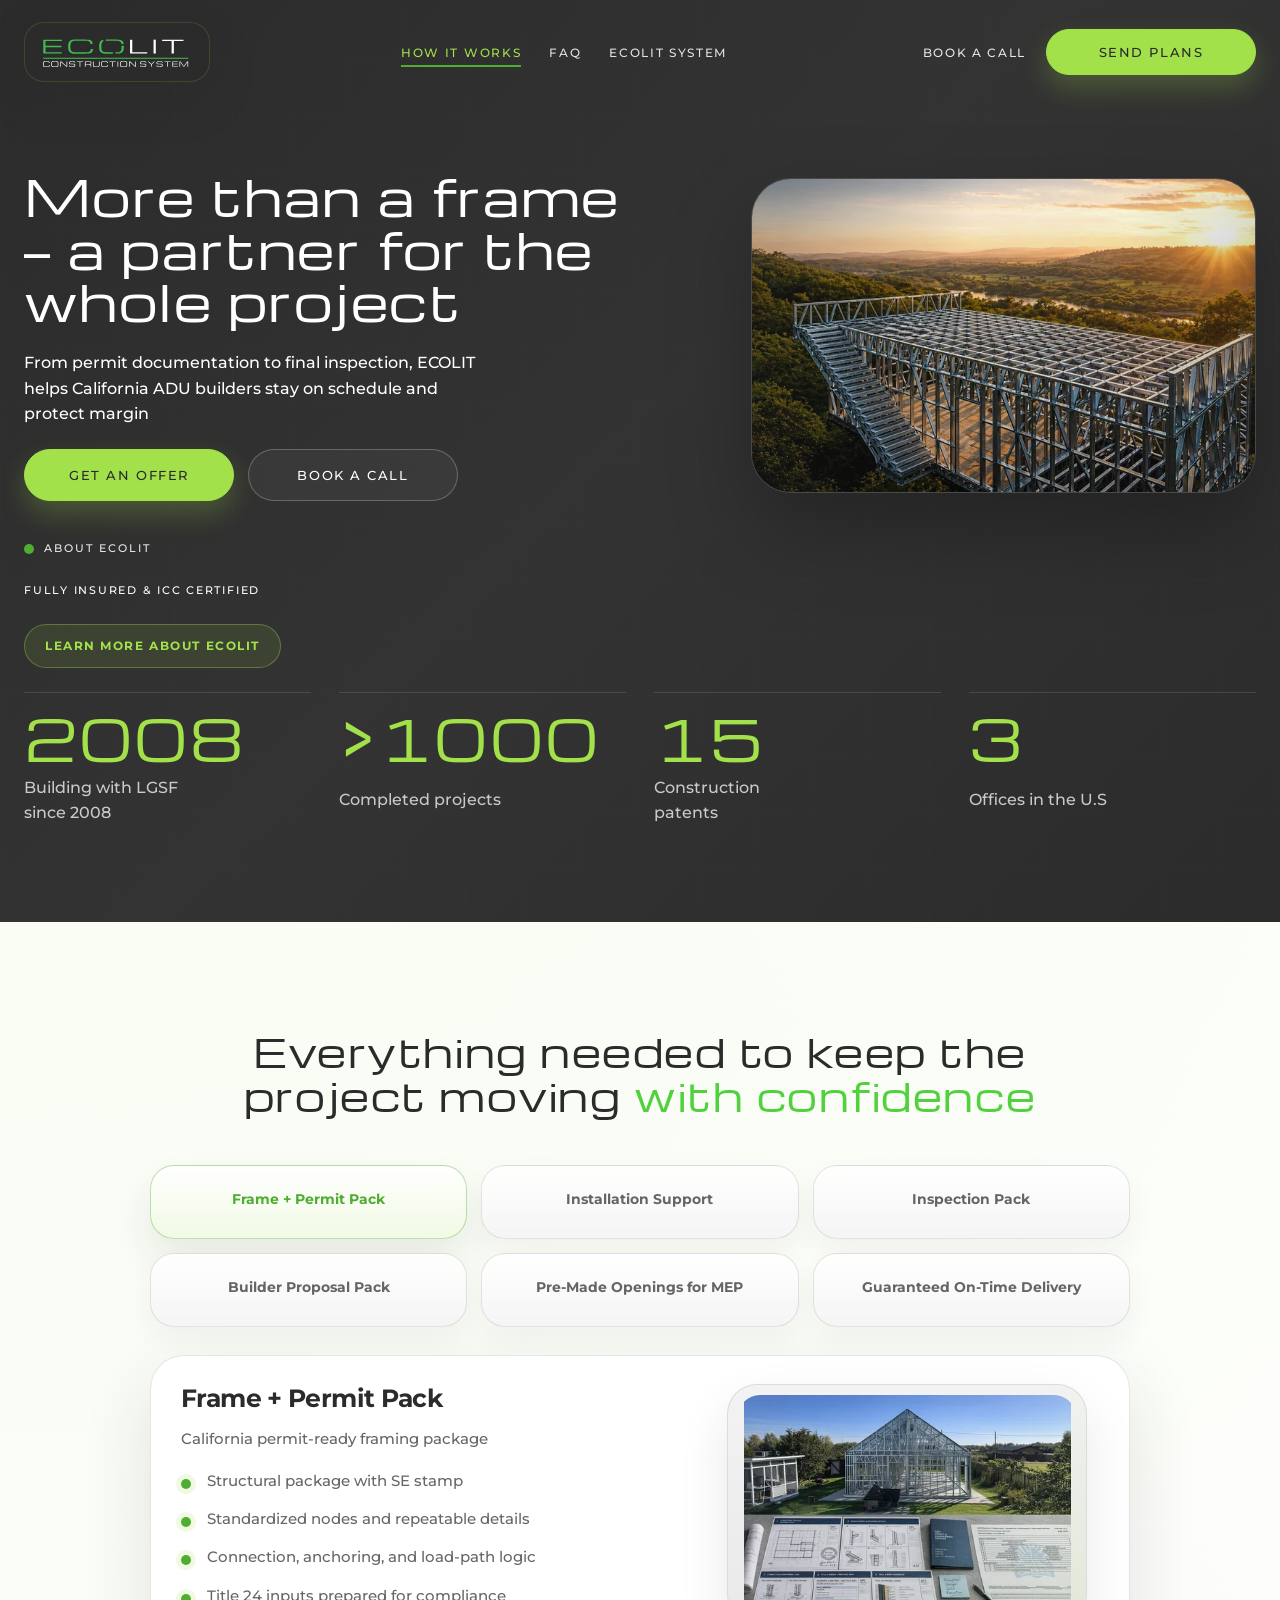
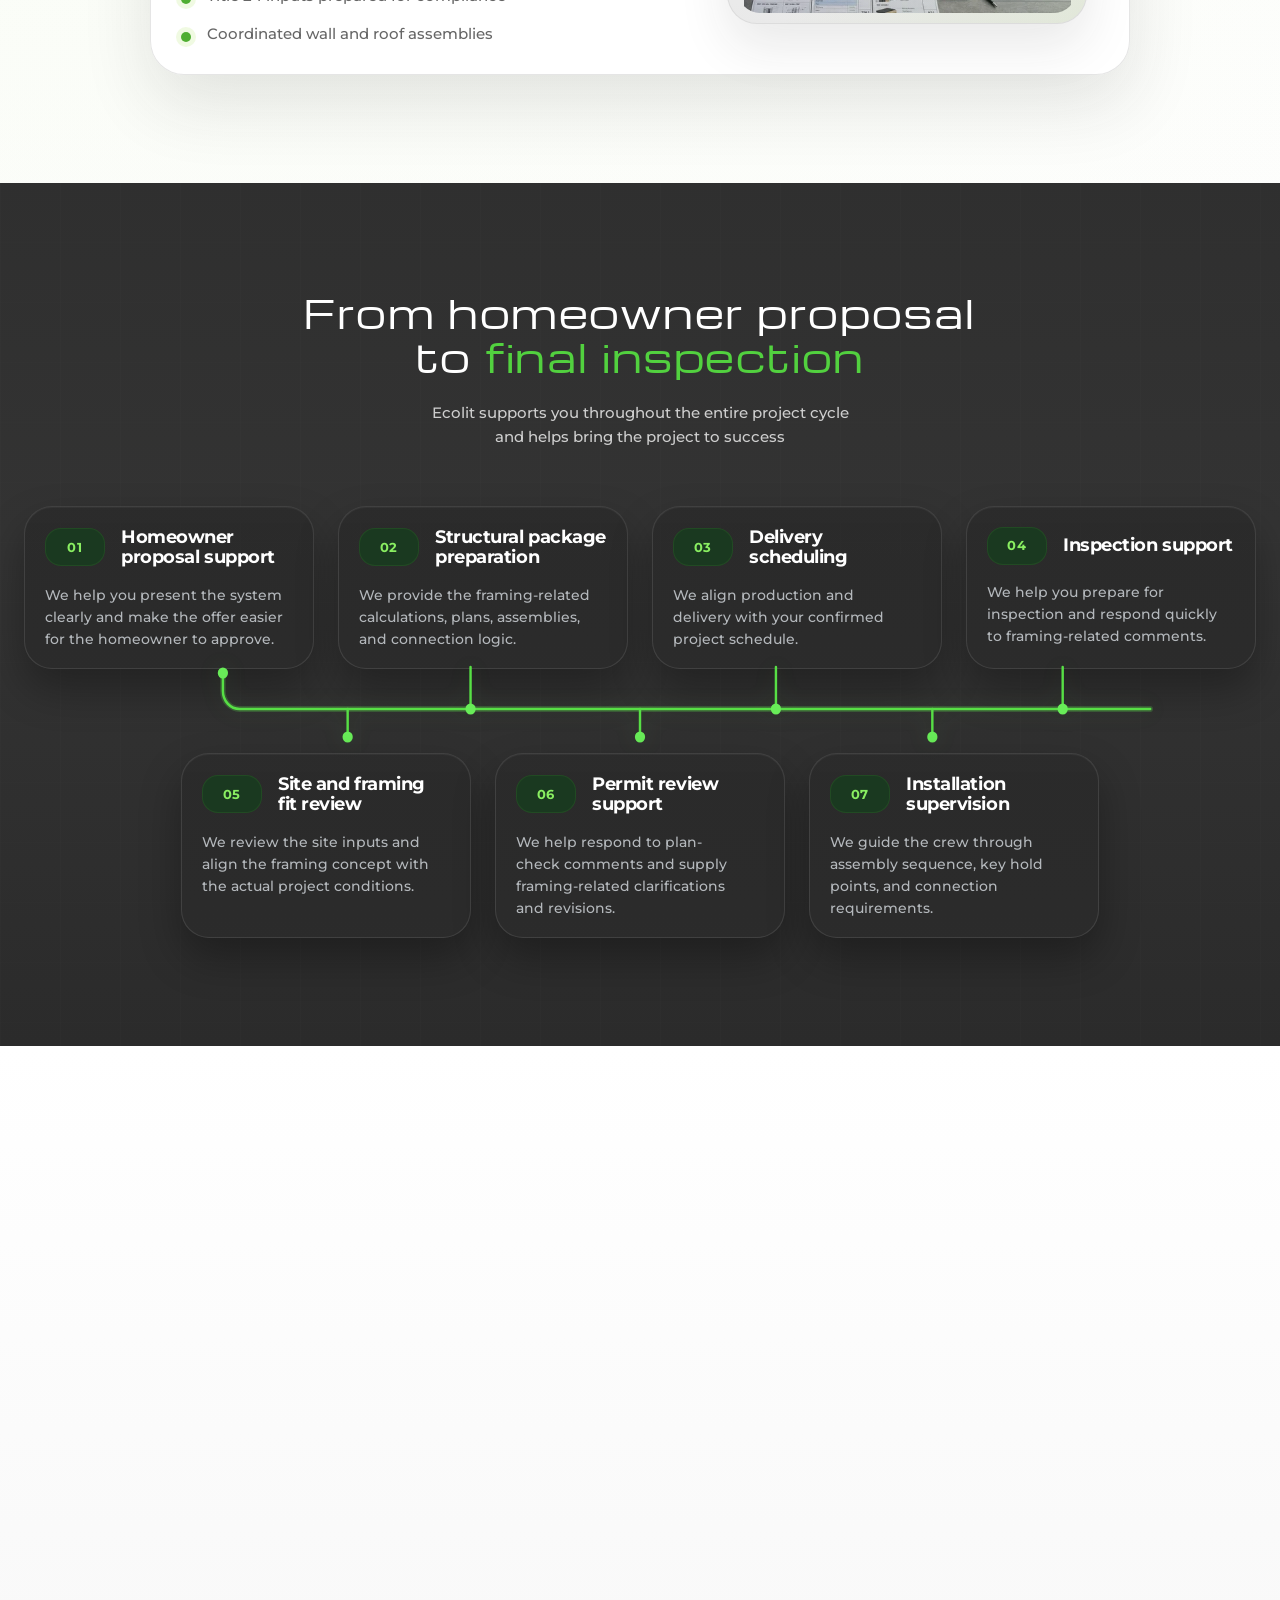
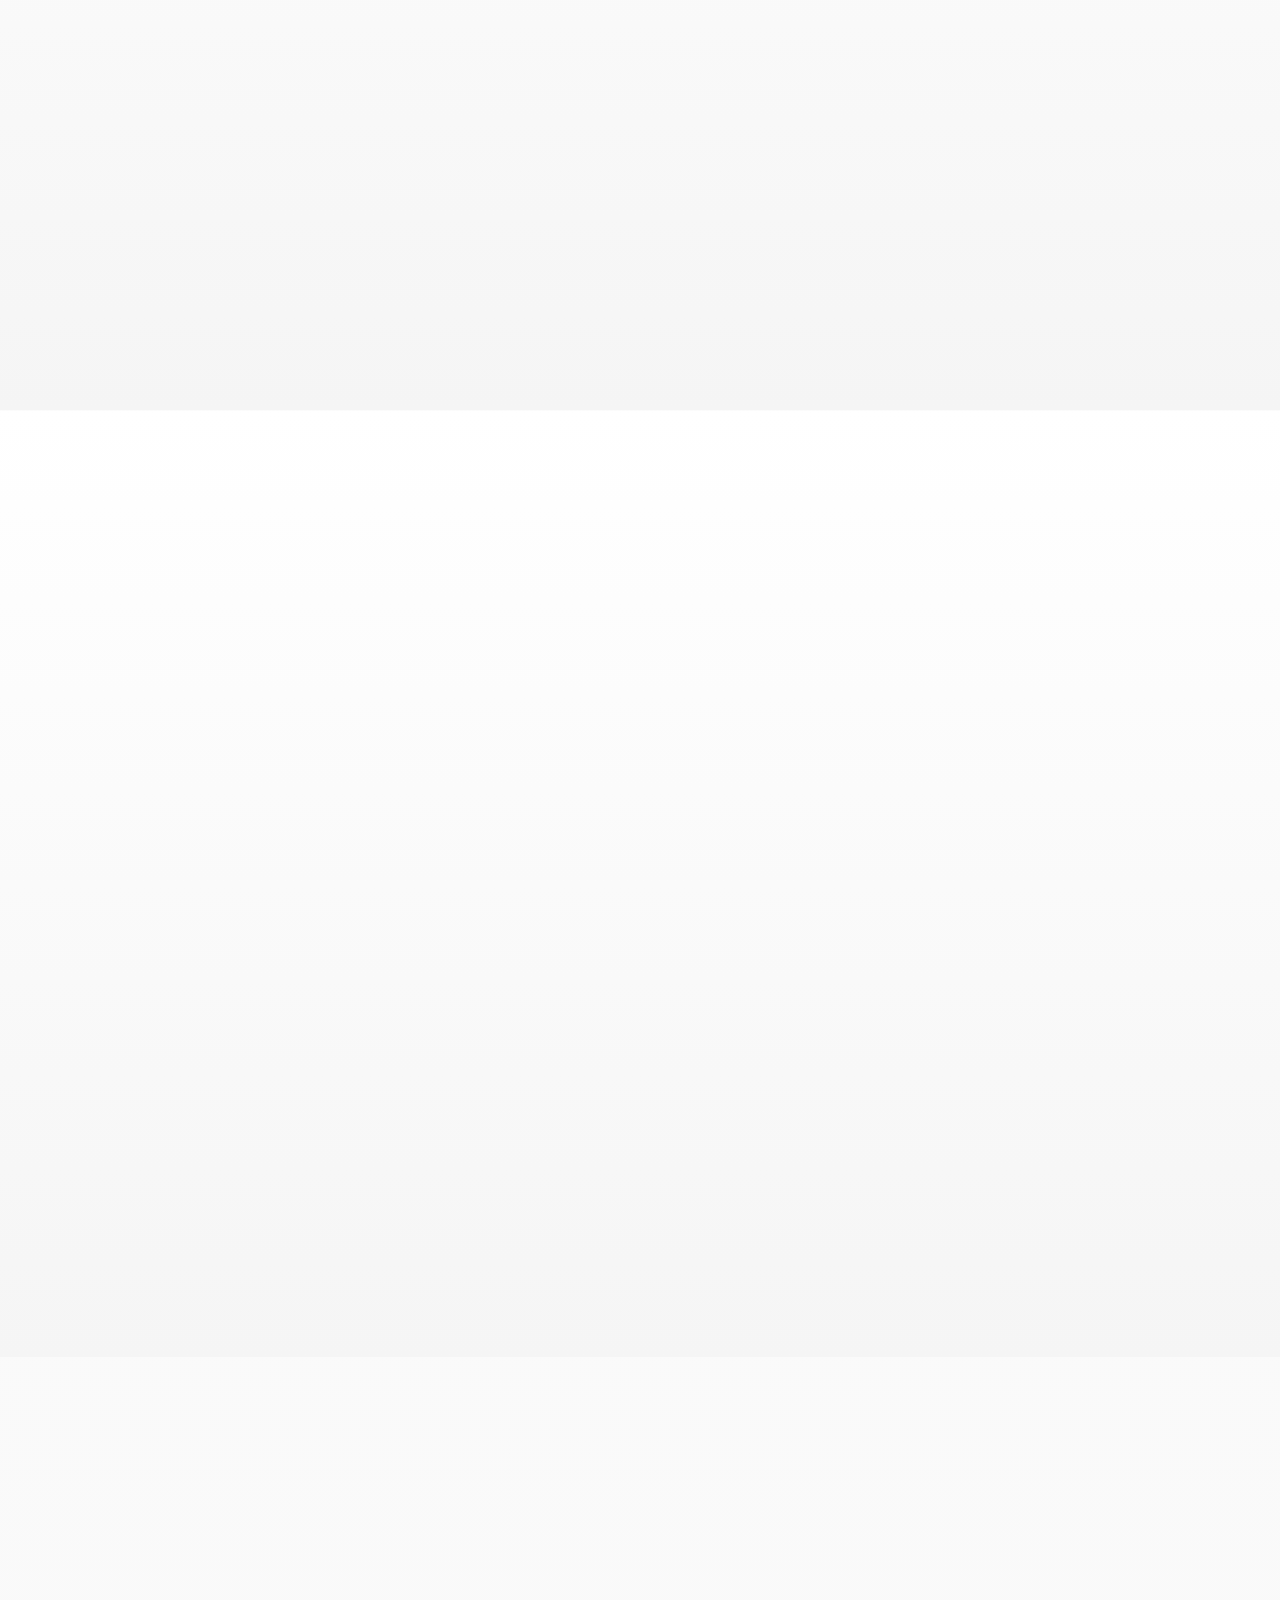
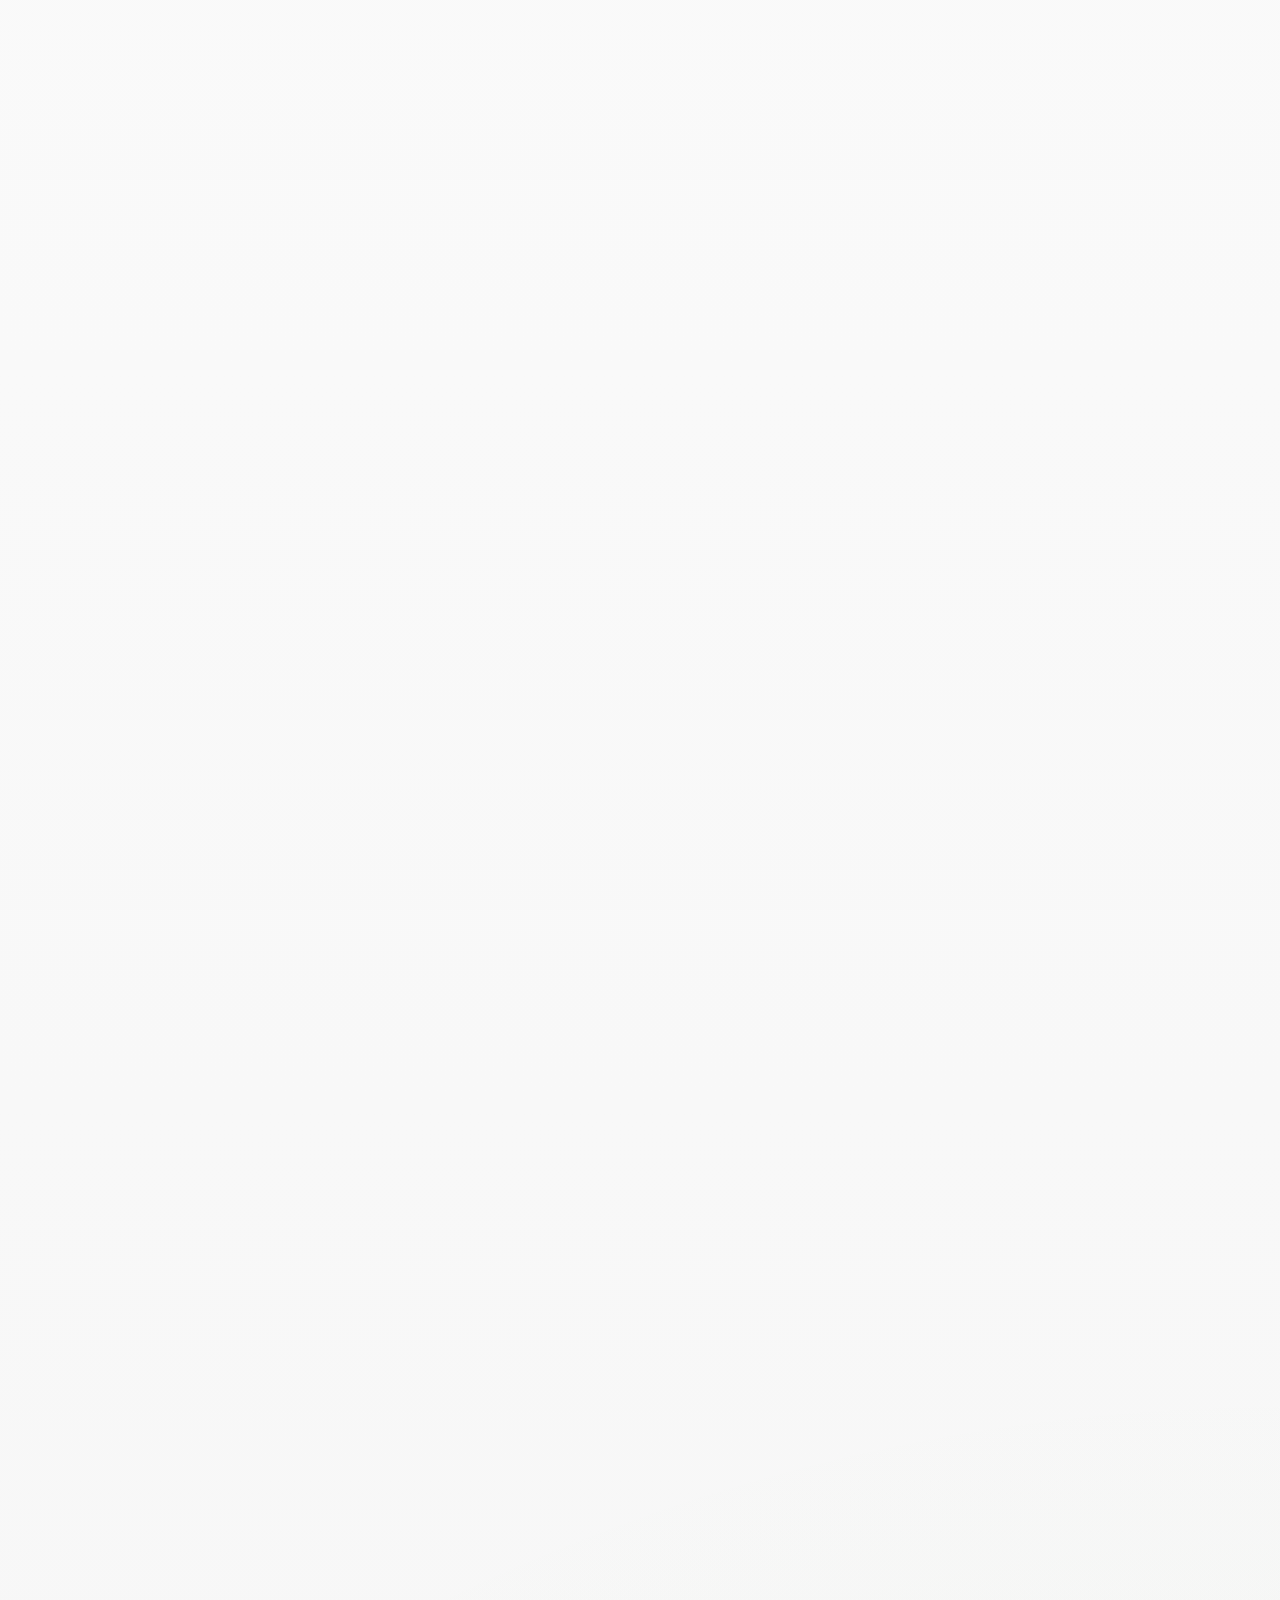
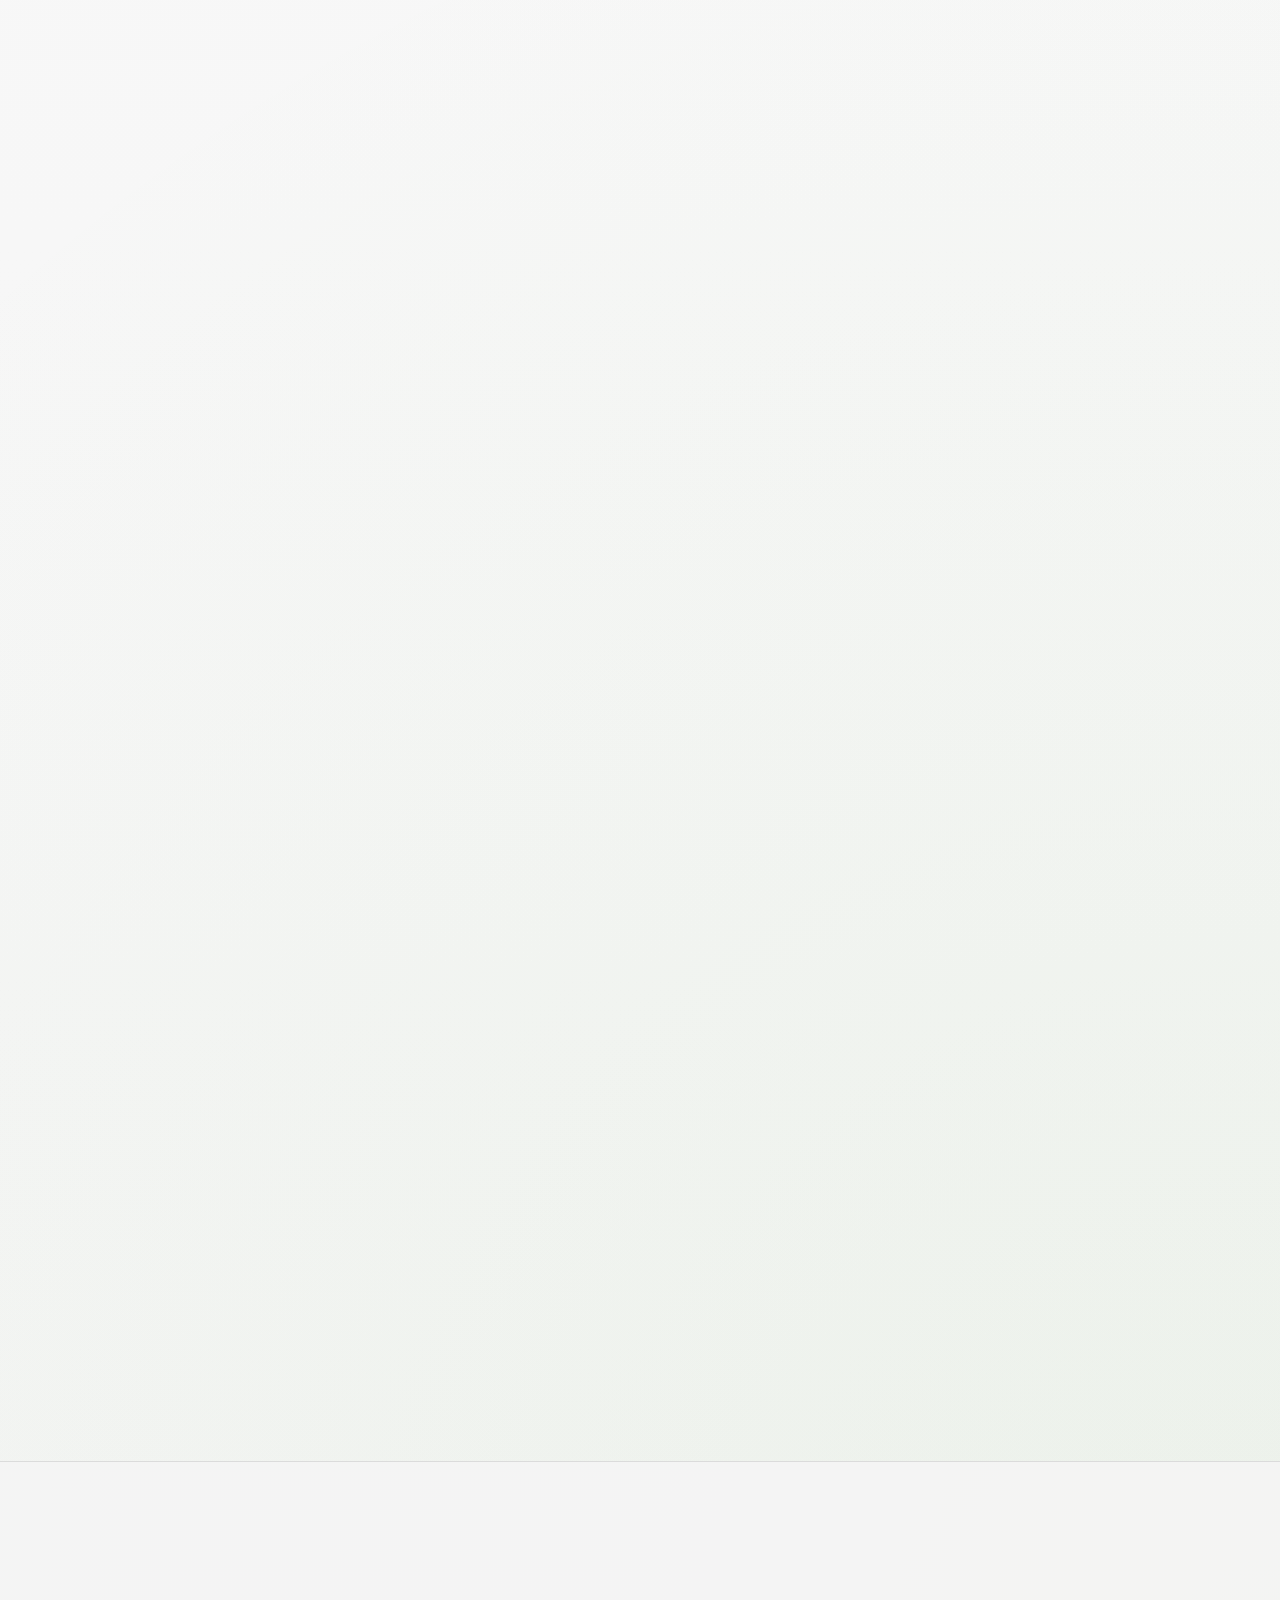
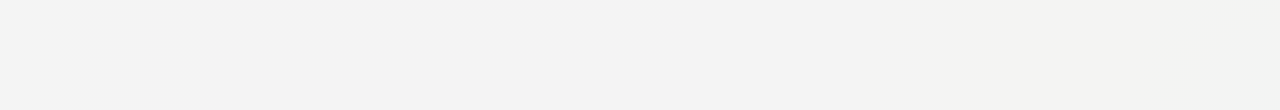
==== commit d6e699c4: "Add company website links" ====
--- a/index.html
+++ b/index.html
@@ -228,6 +228,9 @@
         <div class="hero-company reveal" aria-labelledby="hero-company-title">
           <p class="eyebrow" id="hero-company-title">About ECOLIT</p>
           <p class="hero-company__note">Fully insured &amp; ICC certified</p>
+          <a class="hero-company__link" href="https://ecolit.tech/" target="_blank" rel="noopener noreferrer">
+            Learn more about ECOLIT
+          </a>
           <div class="hero-company__grid">
             <article class="hero-company__item">
               <strong>2008</strong>
@@ -1033,6 +1036,7 @@
             <li><a href="#how-it-works">How It Works</a></li>
             <li><a href="#faq">FAQ</a></li>
             <li><a href="#send-plans">Send Plans</a></li>
+            <li><a href="https://ecolit.tech/" target="_blank" rel="noopener noreferrer">Company Website</a></li>
           </ul>
         </div>
 
--- a/assets/css/main.css
+++ b/assets/css/main.css
@@ -253,6 +253,15 @@
   justify-self:start;max-width:38ch;font-family:var(--body);font-size:11px;line-height:1.7;font-weight:500;letter-spacing:.16em;
   text-transform:uppercase;color:rgba(255,255,255,.76)
 }
+.hero-company__link{
+  justify-self:start;display:inline-flex;align-items:center;min-height:44px;padding:0 20px;border-radius:var(--r-pill);
+  border:1px solid rgba(163,225,75,.34);background:rgba(163,225,75,.1);color:var(--accent-soft);
+  font-size:12px;font-weight:700;line-height:1.2;letter-spacing:.13em;text-transform:uppercase;
+  transition:background-color var(--t),border-color var(--t),color var(--t),transform var(--t)
+}
+.hero-company__link:hover,.hero-company__link:focus-visible{
+  background:rgba(163,225,75,.18);border-color:rgba(163,225,75,.62);color:var(--surface);transform:translateY(-1px)
+}
 .hero-company__grid{display:grid;grid-template-columns:repeat(4,minmax(0,1fr));gap:22px 28px}
 .hero-company__item{
   display:grid;gap:10px;padding-top:18px;border-top:1px solid rgba(255,255,255,.12)
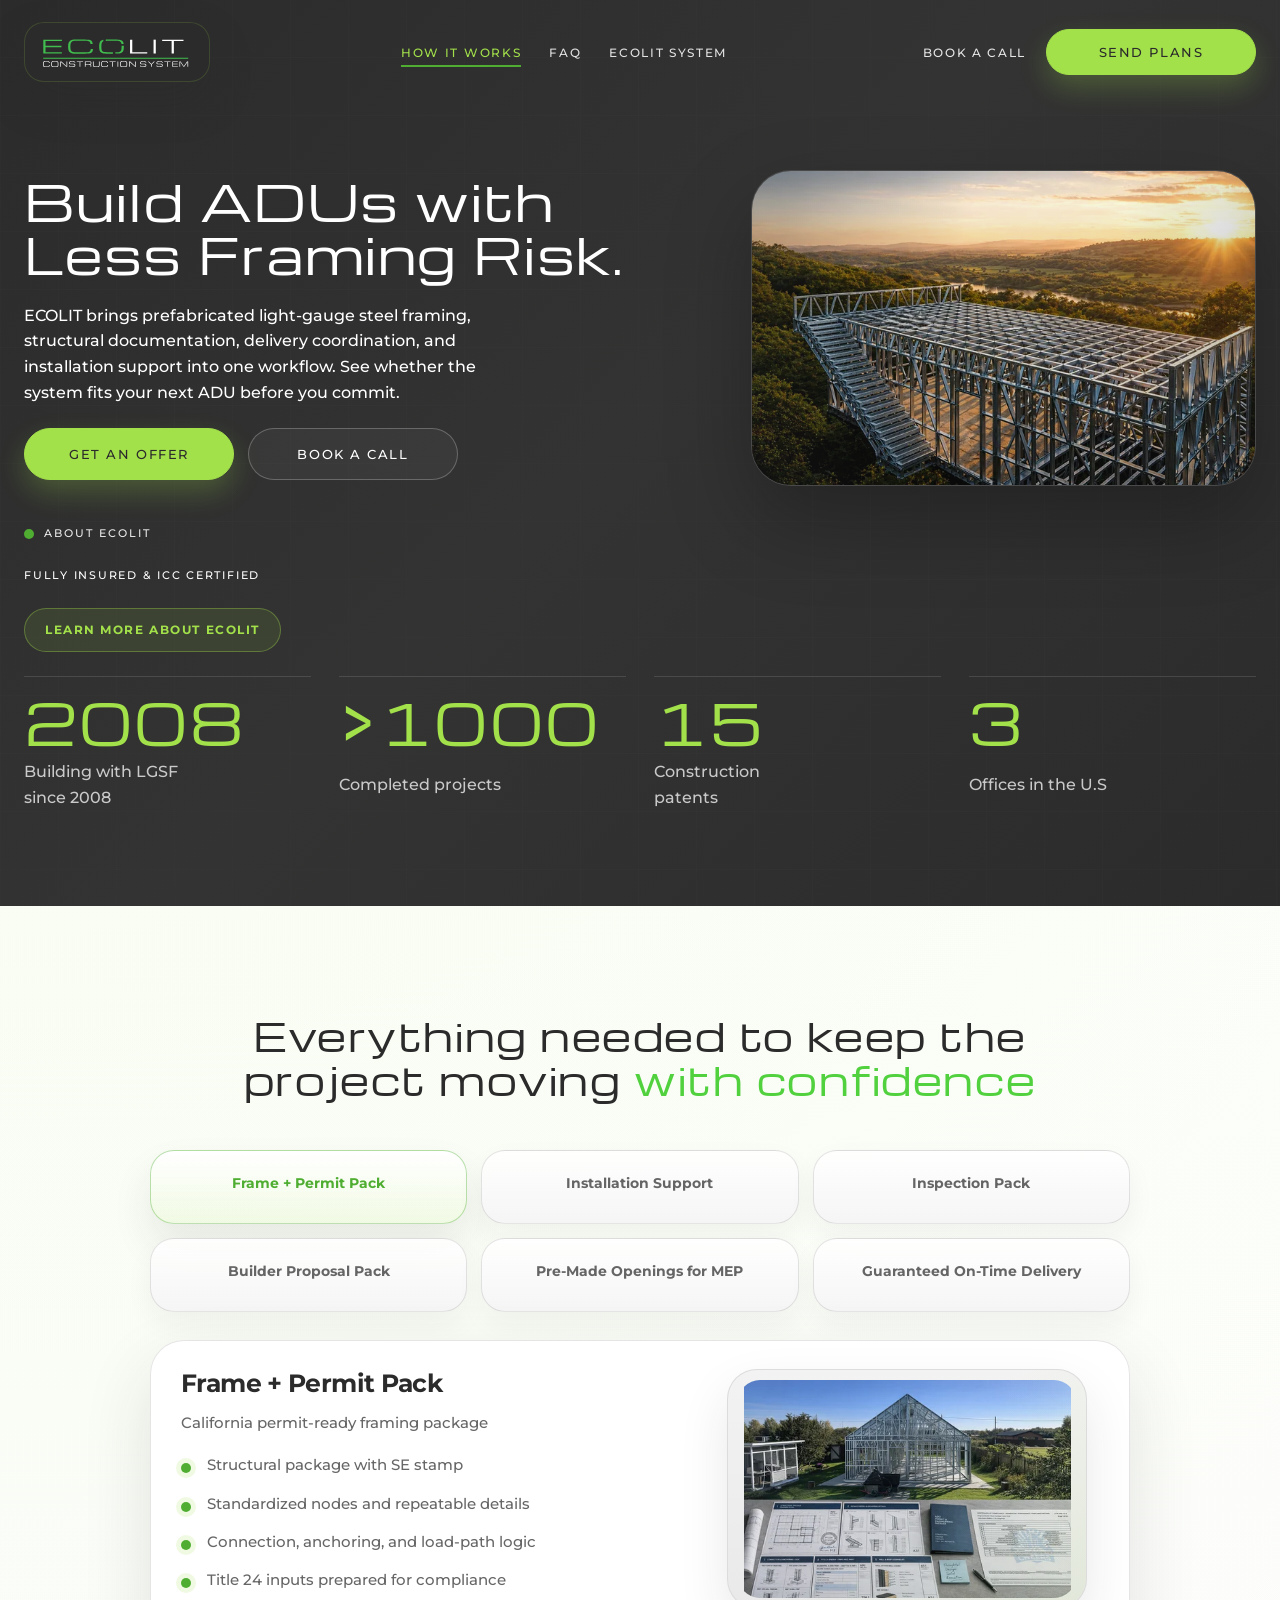
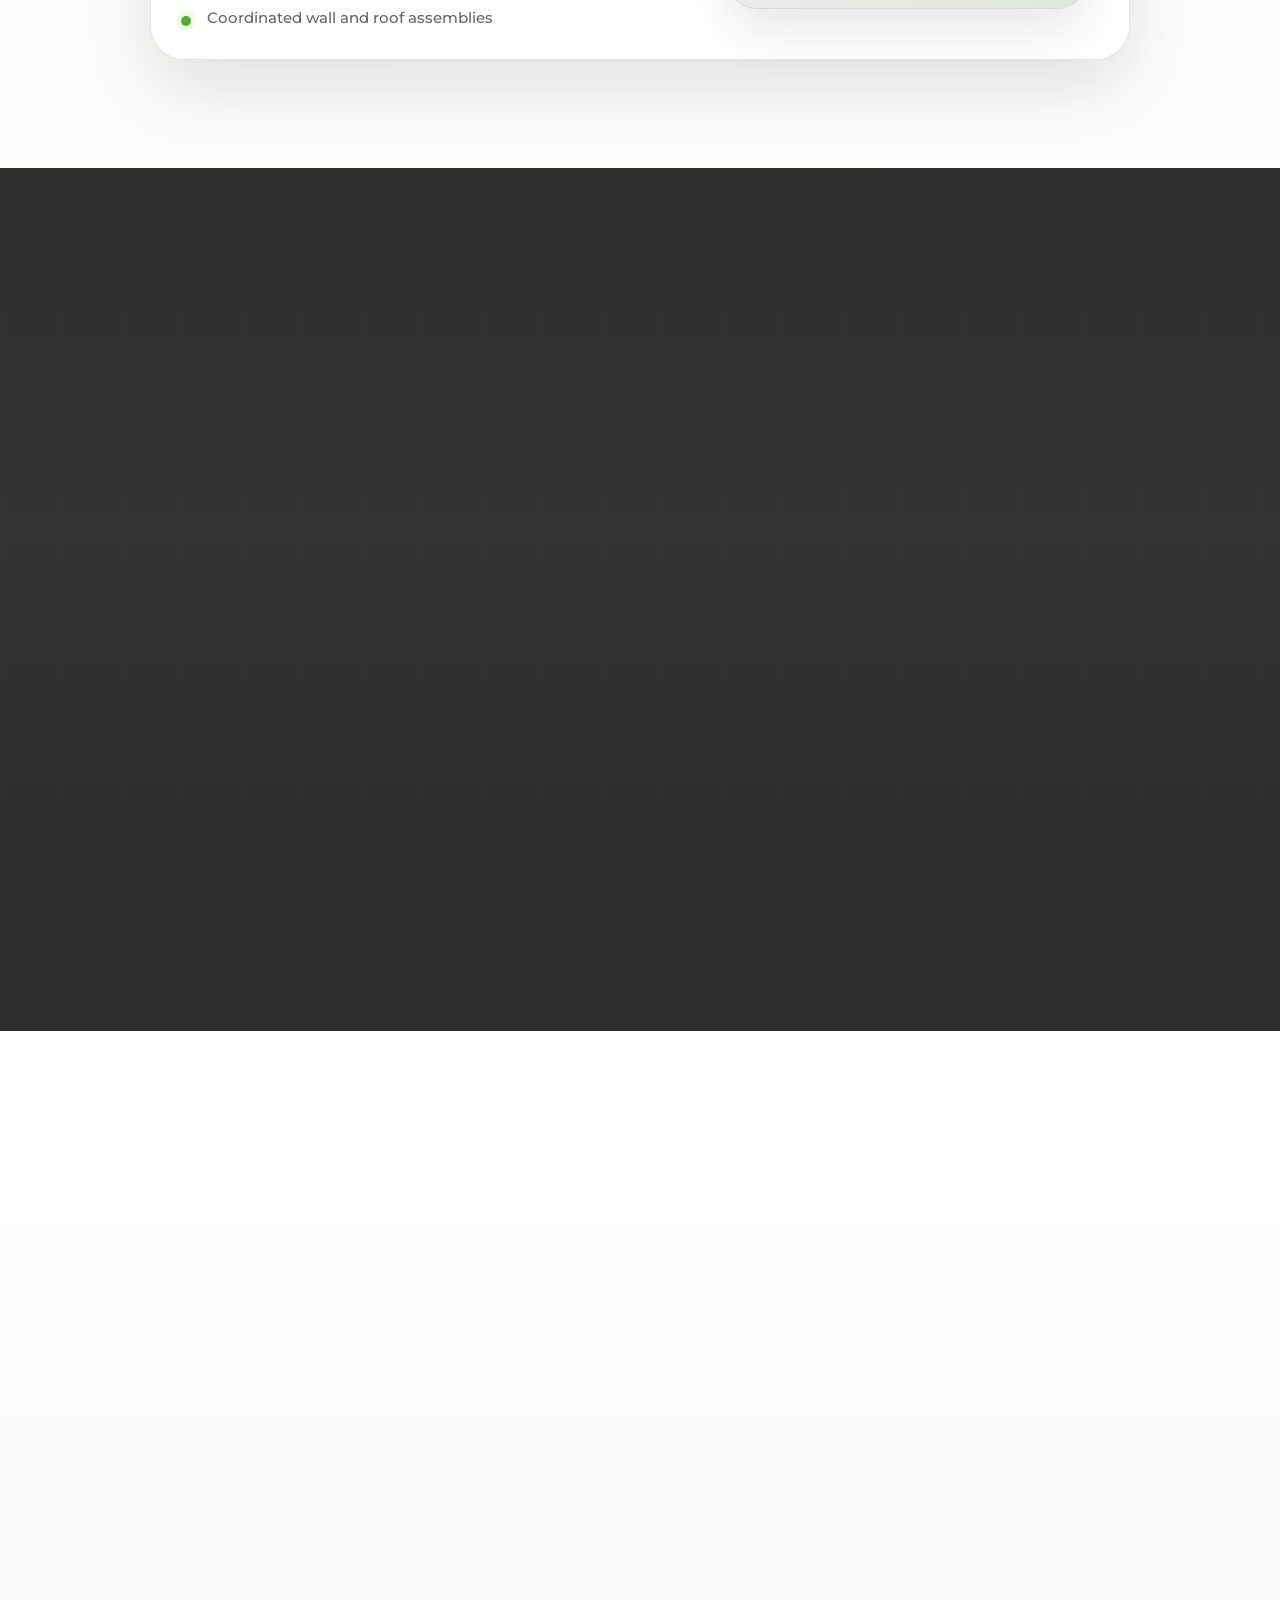
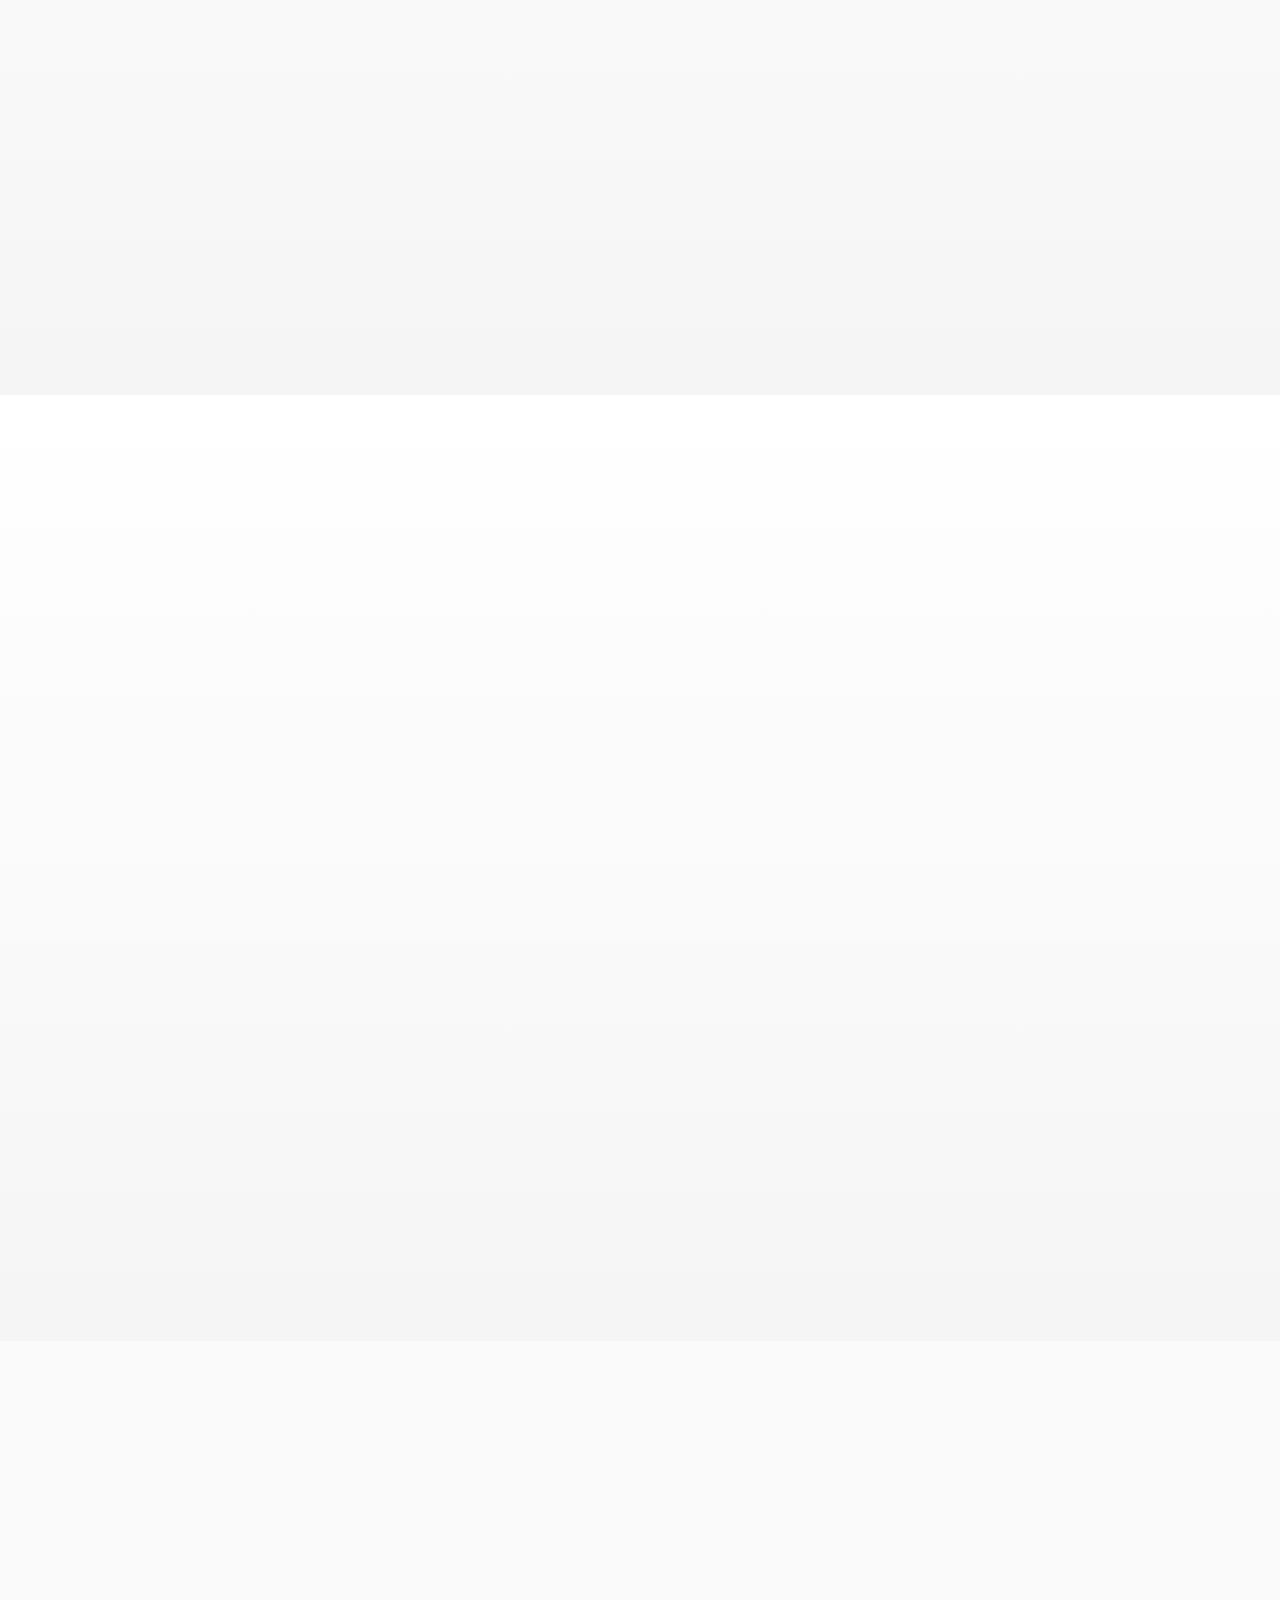
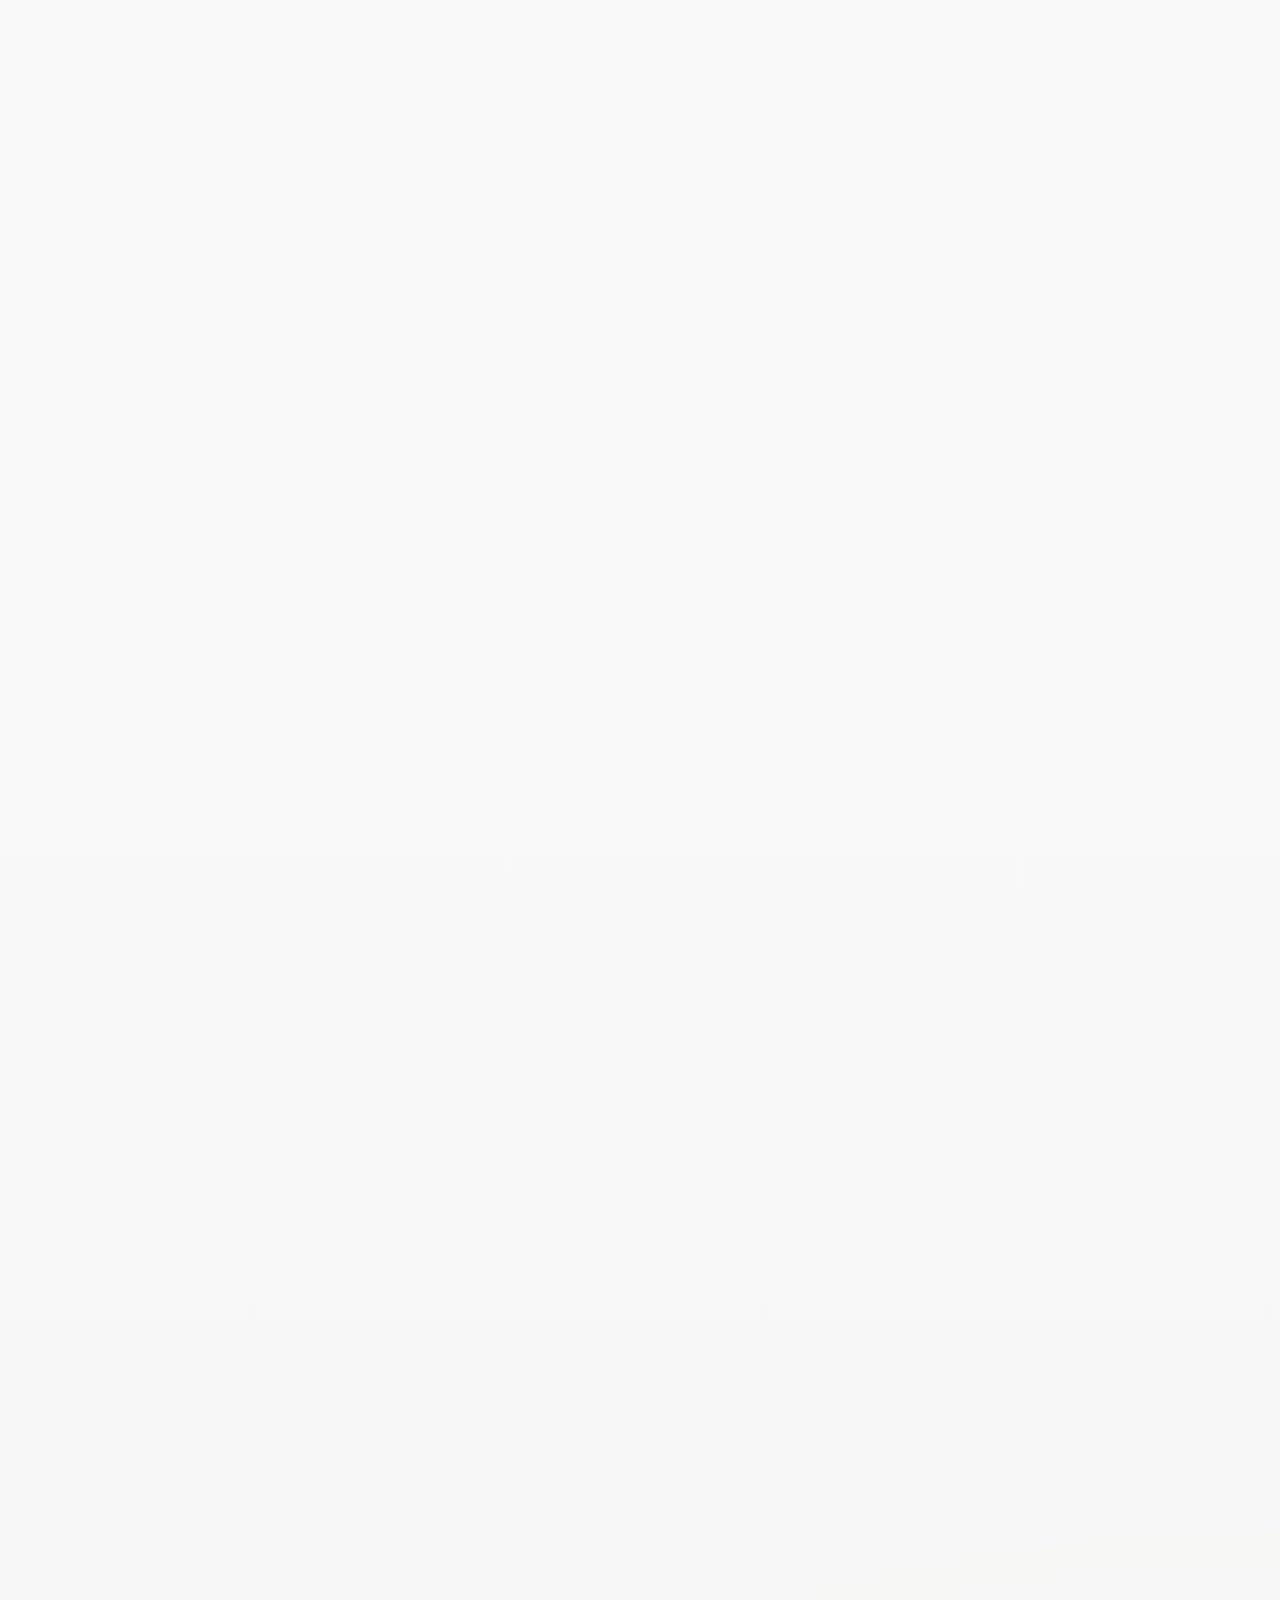
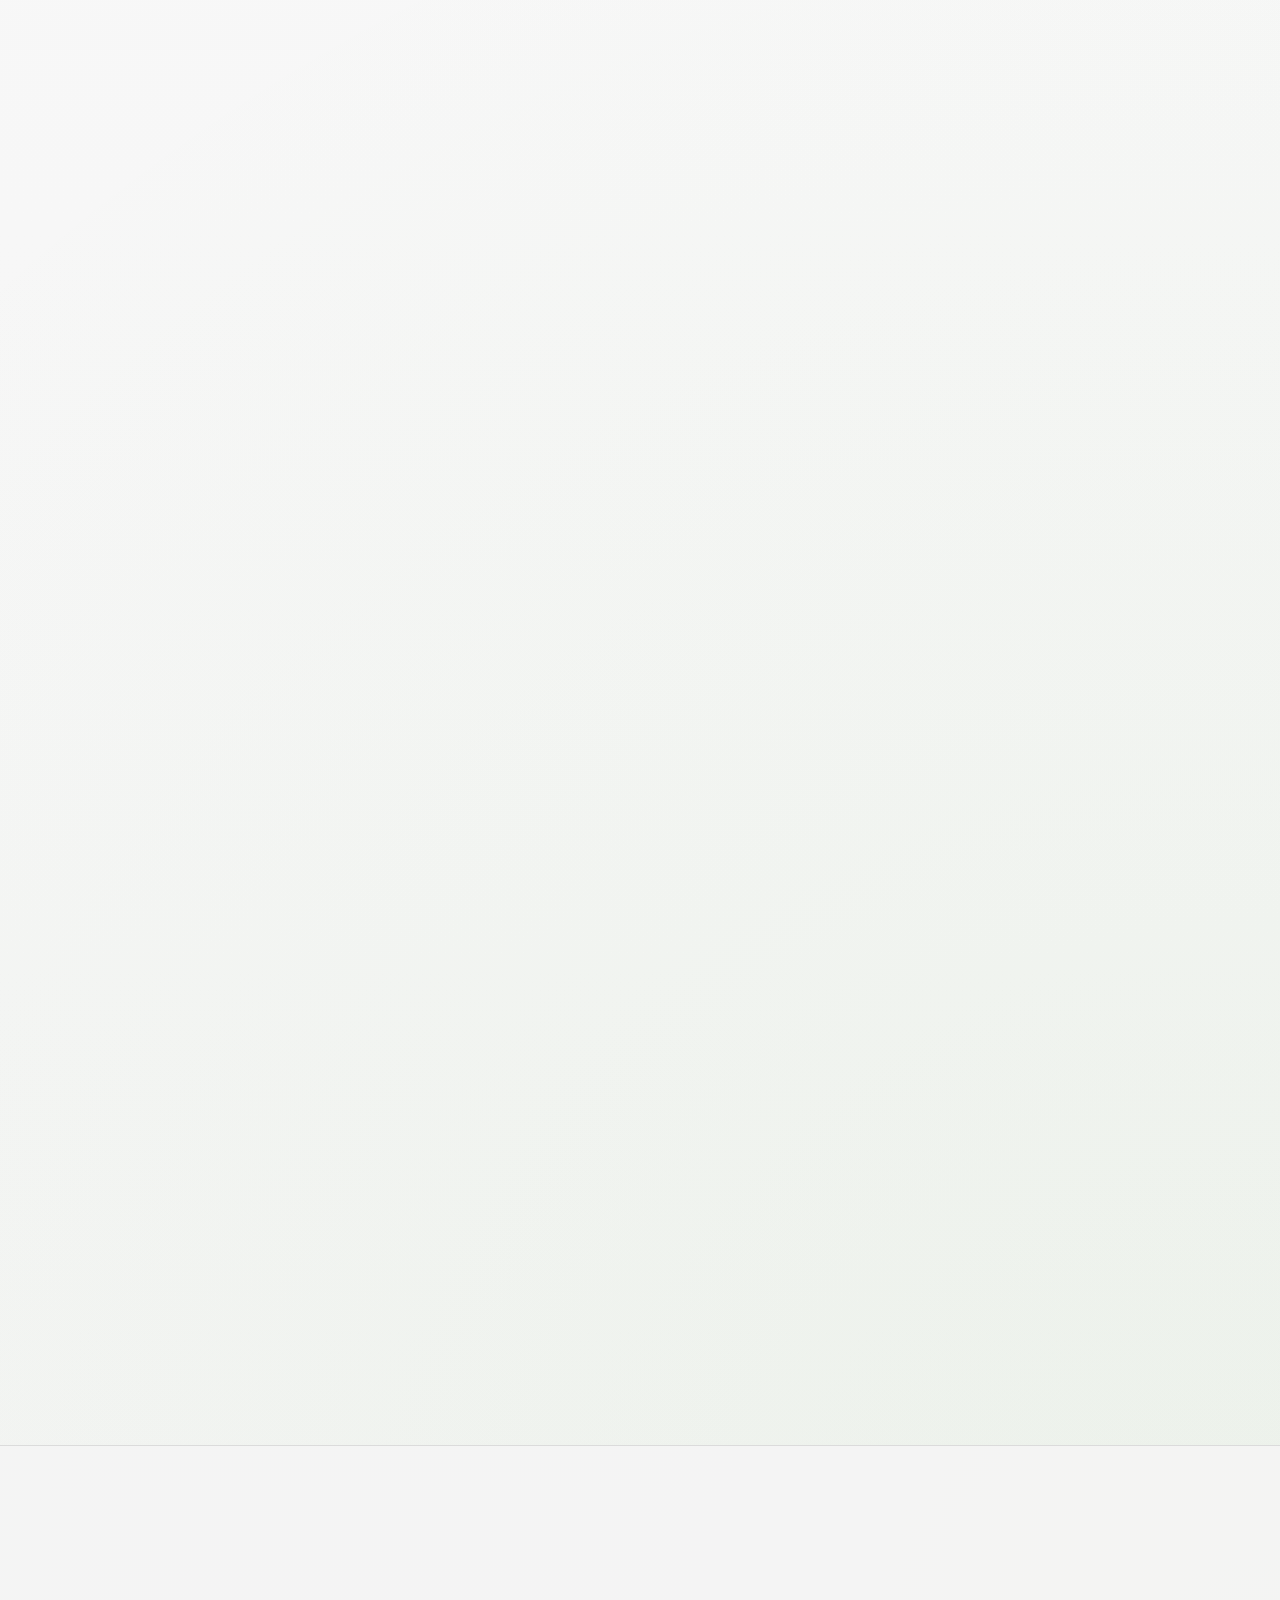
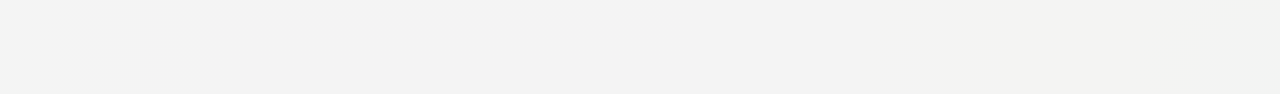
==== commit e1caeb55: "Update ECOLIT hero headline and subheadline for ADU builders" ====
--- a/index.html
+++ b/index.html
@@ -194,9 +194,9 @@
 
       <div class="container hero-shell">
         <div class="hero-copy reveal">
-          <h1>More than a frame<br>— a partner for<br class="hero-break-mobile"> the whole project</h1>
+          <h1>Build ADUs with Less Framing Risk.</h1>
           <p class="hero-subhead">
-            From permit documentation to final inspection, ECOLIT helps California ADU builders stay on schedule and protect margin
+            ECOLIT brings prefabricated light-gauge steel framing, structural documentation, delivery coordination, and installation support into one workflow. See whether the system fits your next ADU before you commit.
           </p>
 
           <div class="hero-actions">
